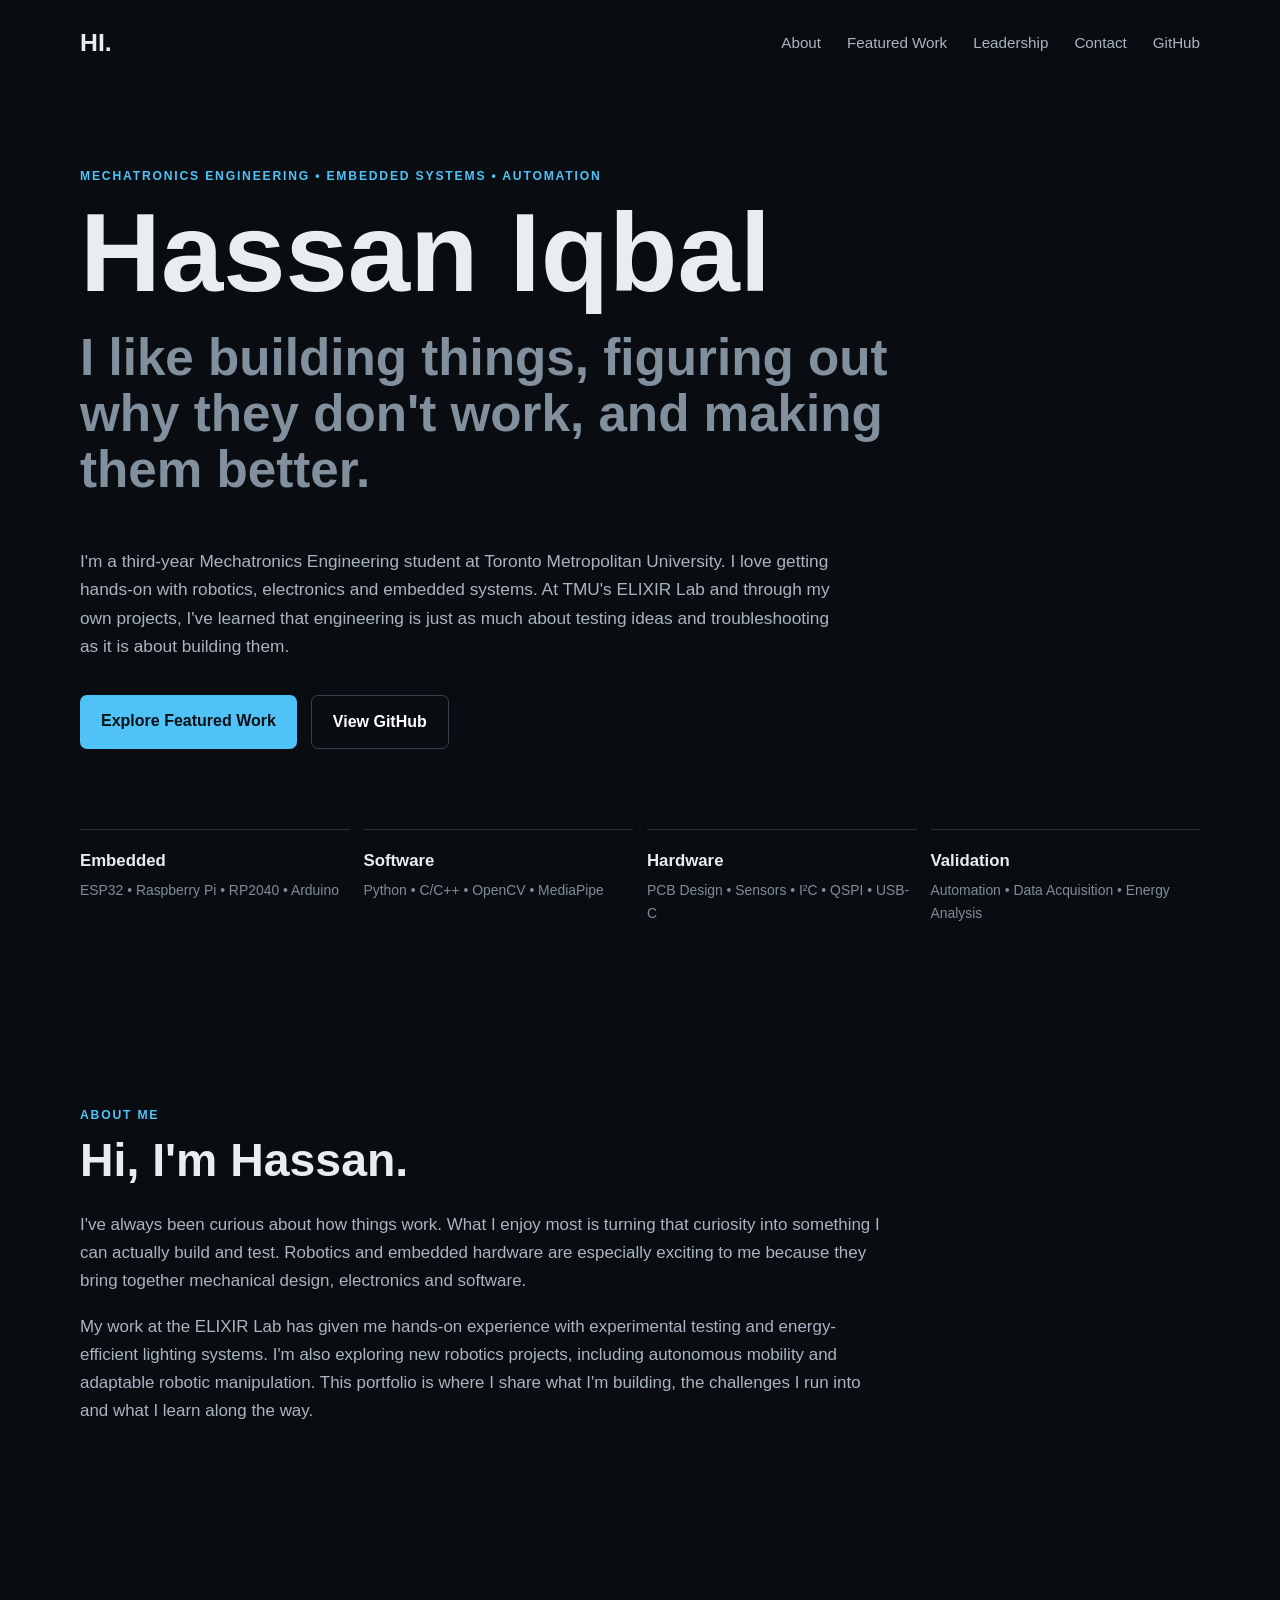
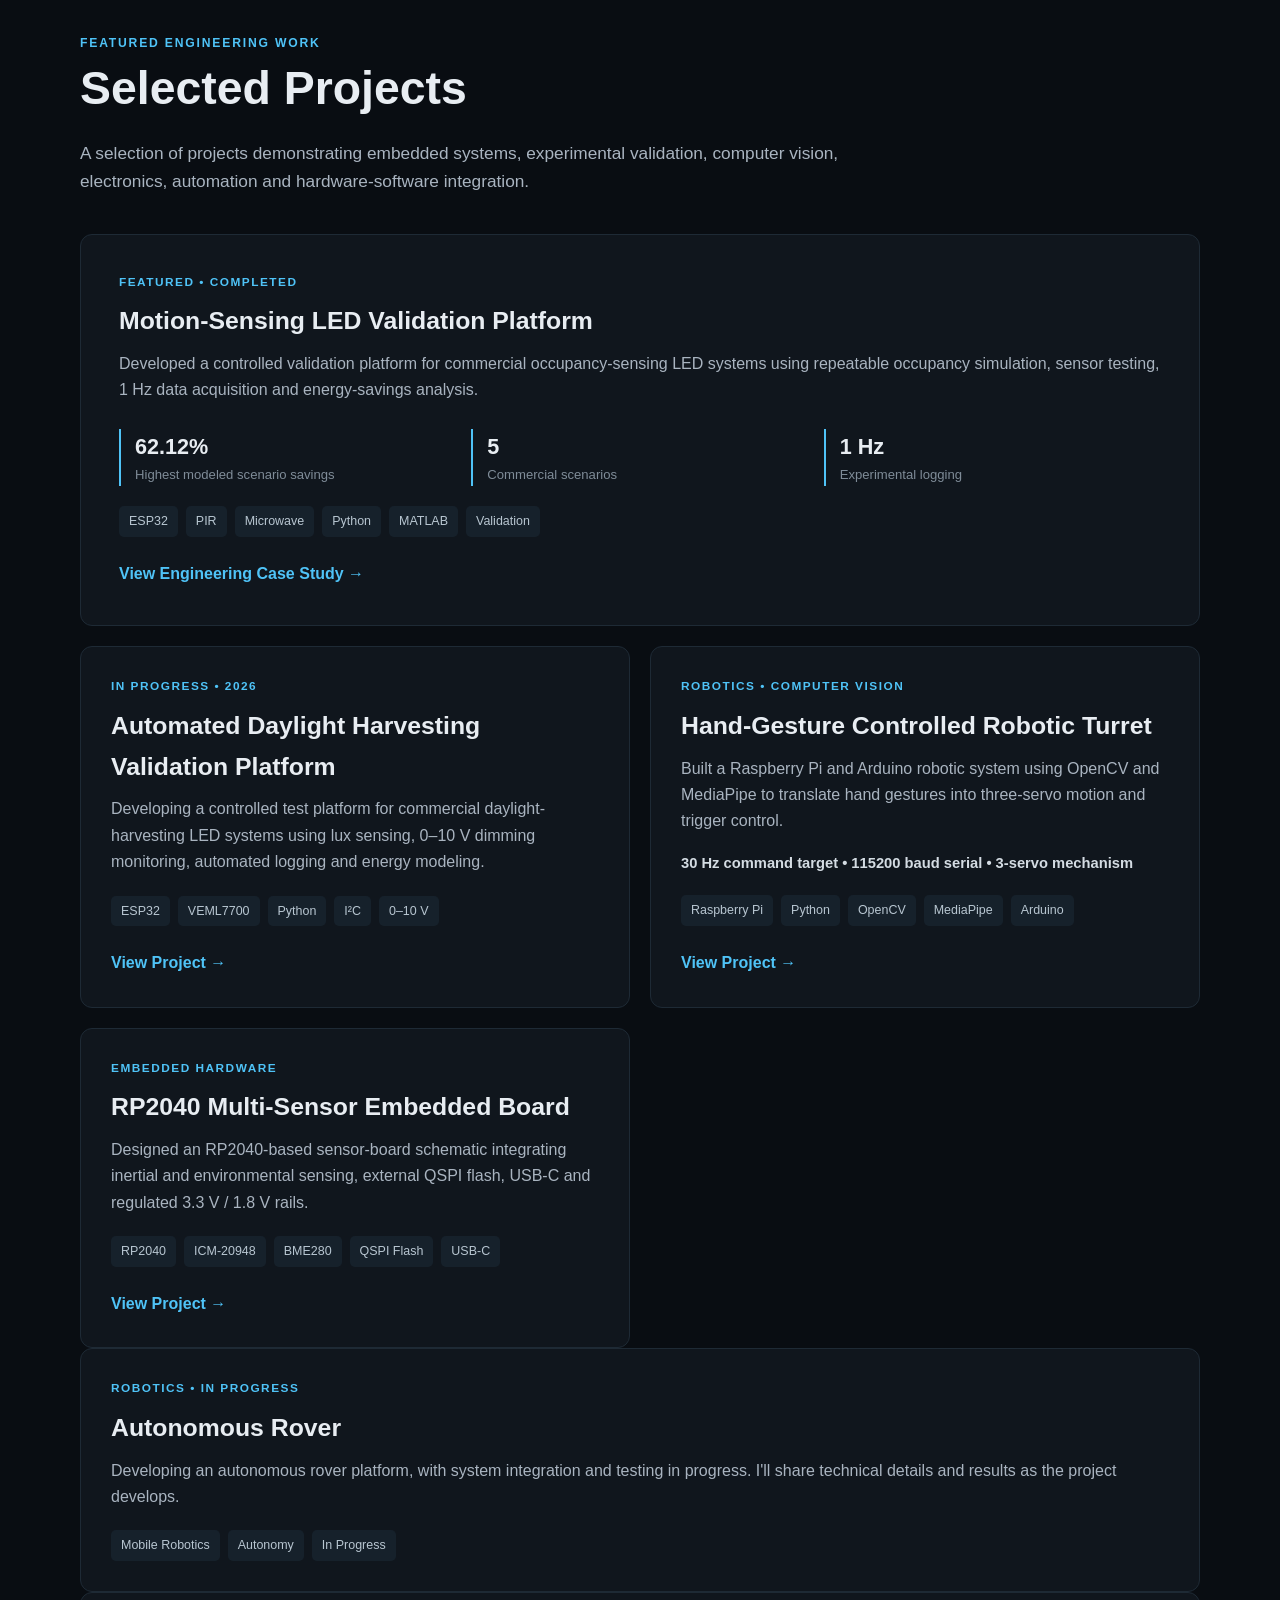
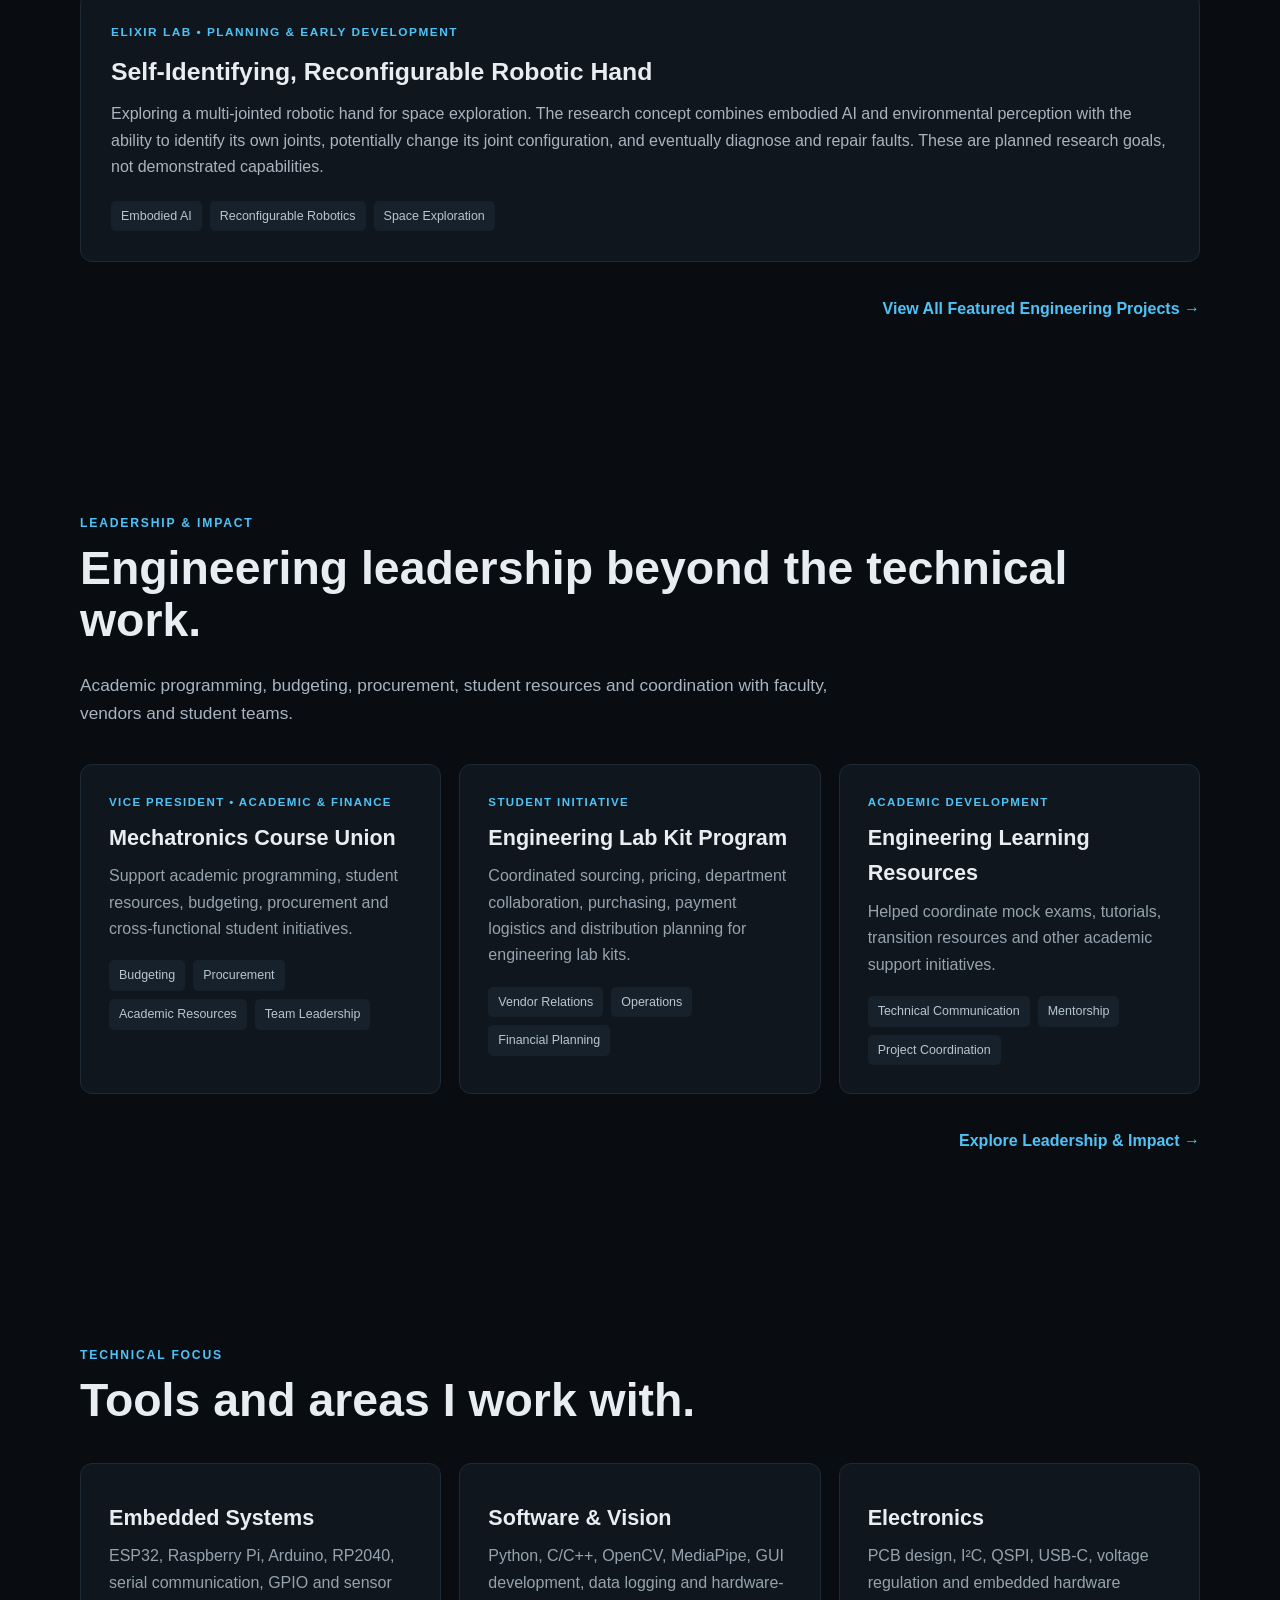
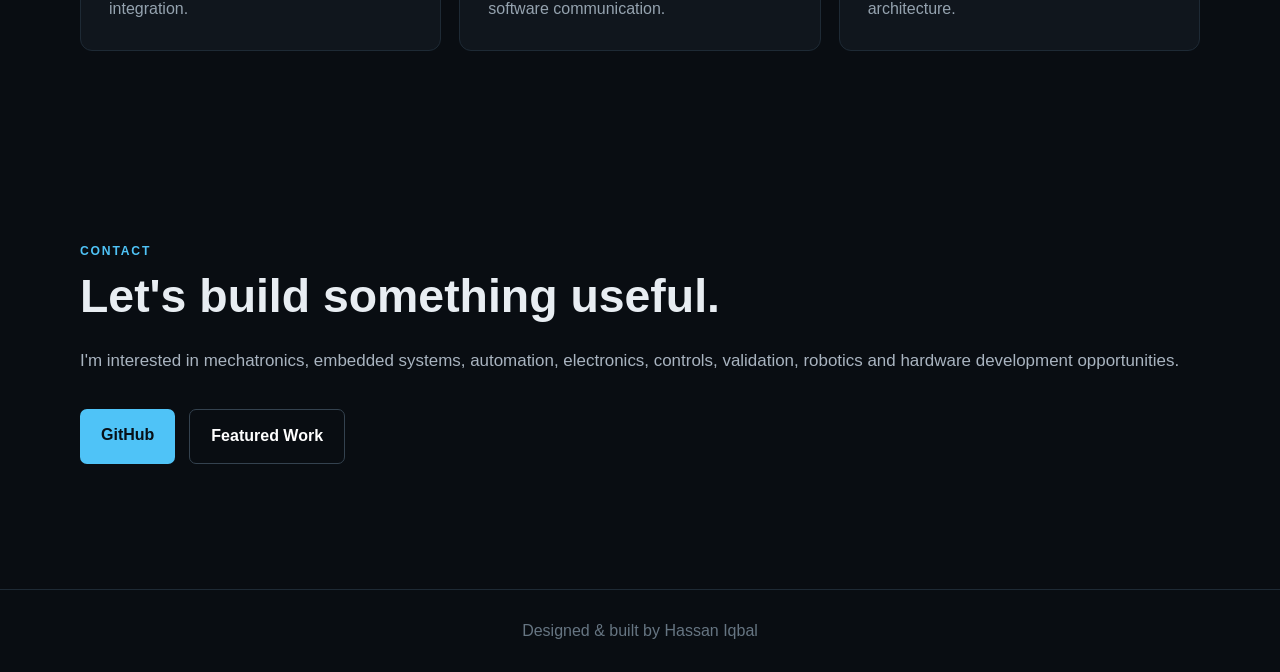
==== index.html @ 8bb774f3 "Correct homepage project grid structure" ====
<!DOCTYPE html>
<html lang="en">
<head>
    <meta charset="UTF-8">
    <meta name="viewport" content="width=device-width,initial-scale=1.0">

    <title>Hassan Iqbal | Mechatronics Engineering Portfolio</title>

    <meta
        name="description"
        content="Engineering portfolio of Hassan Iqbal, a Mechatronics Engineering student focused on embedded systems, automation, electronics, computer vision, validation and hardware-software integration."
    >

    <link rel="stylesheet" href="style.css">
</head>

<body>

<nav>
    <div class="logo">
        <a href="index.html">HI.</a>
    </div>

    <div class="nav-links">
        <a href="#about">About</a>
        <a href="projects.html">Featured Work</a>
        <a href="leadership.html">Leadership</a>
        <a href="#contact">Contact</a>
        <a href="https://github.com/hib50" target="_blank">GitHub</a>
    </div>
</nav>


<main>

<section class="hero">

    <p class="intro">
        MECHATRONICS ENGINEERING • EMBEDDED SYSTEMS • AUTOMATION
    </p>

    <h1>Hassan Iqbal</h1>

    <h2>
        I like building things, figuring out why they don't work, and making them better.
    </h2>

    <p class="hero-text">I'm a third-year Mechatronics Engineering student at Toronto Metropolitan University. I love getting hands-on with robotics, electronics and embedded systems. At TMU's ELIXIR Lab and through my own projects, I've learned that engineering is just as much about testing ideas and troubleshooting as it is about building them.</p>

    <div class="buttons">

        <a class="primary" href="projects.html">
            Explore Featured Work
        </a>

        <a class="secondary"
           href="https://github.com/hib50"
           target="_blank">
            View GitHub
        </a>

    </div>

</section>


<section class="engineering-snapshot">

    <div class="snapshot-grid">

        <div class="snapshot-item">
            <strong>Embedded</strong>
            <span>ESP32 • Raspberry Pi • RP2040 • Arduino</span>
        </div>

        <div class="snapshot-item">
            <strong>Software</strong>
            <span>Python • C/C++ • OpenCV • MediaPipe</span>
        </div>

        <div class="snapshot-item">
            <strong>Hardware</strong>
            <span>PCB Design • Sensors • I²C • QSPI • USB-C</span>
        </div>

        <div class="snapshot-item">
            <strong>Validation</strong>
            <span>Automation • Data Acquisition • Energy Analysis</span>
        </div>

    </div>

</section>


<section id="about"><p class="section-label">ABOUT ME</p><h2>Hi, I'm Hassan.</h2><p>I've always been curious about how things work. What I enjoy most is turning that curiosity into something I can actually build and test. Robotics and embedded hardware are especially exciting to me because they bring together mechanical design, electronics and software.</p><p>My work at the ELIXIR Lab has given me hands-on experience with experimental testing and energy-efficient lighting systems. I'm also exploring new robotics projects, including autonomous mobility and adaptable robotic manipulation. This portfolio is where I share what I'm building, the challenges I run into and what I learn along the way.</p></section>


<section id="projects">

    <p class="section-label">FEATURED ENGINEERING WORK</p>

    <h2>Selected Projects</h2>

    <p class="section-intro">
        A selection of projects demonstrating embedded systems,
        experimental validation, computer vision, electronics,
        automation and hardware-software integration.
    </p>


    <div class="project-grid">

        <article class="project featured">

            <span>FEATURED • COMPLETED</span>

            <h3>Motion-Sensing LED Validation Platform</h3>

            <p>
                Developed a controlled validation platform for commercial
                occupancy-sensing LED systems using repeatable occupancy
                simulation, sensor testing, 1 Hz data acquisition and
                energy-savings analysis.
            </p>

            <div class="home-metrics">

                <div>
                    <strong>62.12%</strong>
                    <span>Highest modeled scenario savings</span>
                </div>

                <div>
                    <strong>5</strong>
                    <span>Commercial scenarios</span>
                </div>

                <div>
                    <strong>1 Hz</strong>
                    <span>Experimental logging</span>
                </div>

            </div>

            <div class="tags">
                <span>ESP32</span>
                <span>PIR</span>
                <span>Microwave</span>
                <span>Python</span>
                <span>MATLAB</span>
                <span>Validation</span>
            </div>

            <a href="ecobright-phase1.html">
                View Engineering Case Study →
            </a>

        </article>


        <article class="project">

            <span>IN PROGRESS • 2026</span>

            <h3>Automated Daylight Harvesting Validation Platform</h3>

            <p>
                Developing a controlled test platform for commercial
                daylight-harvesting LED systems using lux sensing,
                0–10 V dimming monitoring, automated logging and
                energy modeling.
            </p>

            <div class="tags">
                <span>ESP32</span>
                <span>VEML7700</span>
                <span>Python</span>
                <span>I²C</span>
                <span>0–10 V</span>
            </div>

            <a href="daylight-harvesting.html">
                View Project →
            </a>

        </article>


        <article class="project">

            <span>ROBOTICS • COMPUTER VISION</span>

            <h3>Hand-Gesture Controlled Robotic Turret</h3>

            <p>
                Built a Raspberry Pi and Arduino robotic system using
                OpenCV and MediaPipe to translate hand gestures into
                three-servo motion and trigger control.
            </p>

            <div class="mini-results">
                30 Hz command target • 115200 baud serial • 3-servo mechanism
            </div>

            <div class="tags">
                <span>Raspberry Pi</span>
                <span>Python</span>
                <span>OpenCV</span>
                <span>MediaPipe</span>
                <span>Arduino</span>
            </div>

            <a href="turret.html">
                View Project →
            </a>

        </article>


        <article class="project">

            <span>EMBEDDED HARDWARE</span>

            <h3>RP2040 Multi-Sensor Embedded Board</h3>

            <p>
                Designed an RP2040-based sensor-board schematic integrating
                inertial and environmental sensing, external QSPI flash,
                USB-C and regulated 3.3 V / 1.8 V rails.
            </p>

            <div class="tags">
                <span>RP2040</span>
                <span>ICM-20948</span>
                <span>BME280</span>
                <span>QSPI Flash</span>
                <span>USB-C</span>
            </div>

            <a href="pcb.html">
                View Project →
            </a>

        </article>

    </div>


    <article class="project"><span>ROBOTICS • IN PROGRESS</span><h3>Autonomous Rover</h3><p>Developing an autonomous rover platform, with system integration and testing in progress. I'll share technical details and results as the project develops.</p><div class="tags"><span>Mobile Robotics</span><span>Autonomy</span><span>In Progress</span></div></article><article class="project"><span>ELIXIR LAB • PLANNING & EARLY DEVELOPMENT</span><h3>Self-Identifying, Reconfigurable Robotic Hand</h3><p>Exploring a multi-jointed robotic hand for space exploration. The research concept combines embodied AI and environmental perception with the ability to identify its own joints, potentially change its joint configuration, and eventually diagnose and repair faults. These are planned research goals, not demonstrated capabilities.</p><div class="tags"><span>Embodied AI</span><span>Reconfigurable Robotics</span><span>Space Exploration</span></div></article><div class="view-all-projects">
        <a href="projects.html">
            View All Featured Engineering Projects →
        </a>
    </div>

</section>


<section id="leadership">

    <p class="section-label">LEADERSHIP & IMPACT</p>

    <h2>Engineering leadership beyond the technical work.</h2>

    <p class="section-intro">
        Academic programming, budgeting, procurement, student resources
        and coordination with faculty, vendors and student teams.
    </p>


    <div class="leadership-grid">

        <article class="leadership-card">

            <p class="leadership-role">
                VICE PRESIDENT • ACADEMIC & FINANCE
            </p>

            <h3>Mechatronics Course Union</h3>

            <p>
                Support academic programming, student resources,
                budgeting, procurement and cross-functional student initiatives.
            </p>

            <div class="leadership-tags">
                <span>Budgeting</span>
                <span>Procurement</span>
                <span>Academic Resources</span>
                <span>Team Leadership</span>
            </div>

        </article>


        <article class="leadership-card">

            <p class="leadership-role">STUDENT INITIATIVE</p>

            <h3>Engineering Lab Kit Program</h3>

            <p>
                Coordinated sourcing, pricing, department collaboration,
                purchasing, payment logistics and distribution planning
                for engineering lab kits.
            </p>

            <div class="leadership-tags">
                <span>Vendor Relations</span>
                <span>Operations</span>
                <span>Financial Planning</span>
            </div>

        </article>


        <article class="leadership-card">

            <p class="leadership-role">ACADEMIC DEVELOPMENT</p>

            <h3>Engineering Learning Resources</h3>

            <p>
                Helped coordinate mock exams, tutorials, transition resources
                and other academic support initiatives.
            </p>

            <div class="leadership-tags">
                <span>Technical Communication</span>
                <span>Mentorship</span>
                <span>Project Coordination</span>
            </div>

        </article>

    </div>


    <div class="view-all-projects">
        <a href="leadership.html">
            Explore Leadership & Impact →
        </a>
    </div>

</section>


<section id="technical-focus">

    <p class="section-label">TECHNICAL FOCUS</p>

    <h2>Tools and areas I work with.</h2>

    <div class="skills-grid">

        <div class="skill-group">
            <h3>Embedded Systems</h3>
            <p>
                ESP32, Raspberry Pi, Arduino, RP2040,
                serial communication, GPIO and sensor integration.
            </p>
        </div>

        <div class="skill-group">
            <h3>Software & Vision</h3>
            <p>
                Python, C/C++, OpenCV, MediaPipe,
                GUI development, data logging and hardware-software communication.
            </p>
        </div>

        <div class="skill-group">
            <h3>Electronics</h3>
            <p>
                PCB design, I²C, QSPI, USB-C, voltage regulation
                and embedded hardware architecture.
            </p>
        </div>

    </div>

</section>


<section id="contact">

    <p class="section-label">CONTACT</p>

    <h2>Let's build something useful.</h2>

    <p>
        I'm interested in mechatronics, embedded systems, automation,
        electronics, controls, validation, robotics and hardware
        development opportunities.
    </p>

    <div class="buttons">

        <a class="primary"
           href="https://github.com/hib50"
           target="_blank">
            GitHub
        </a>

        <a class="secondary" href="projects.html">
            Featured Work
        </a>

    </div>

</section>

</main>


<footer>
    <p>Designed & built by Hassan Iqbal</p>
</footer>

</body>
</html>
---- style.css ----
* {
    box-sizing: border-box;
    margin: 0;
    padding: 0;
}

html {
    scroll-behavior: smooth;
}

body {
    background: #090d12;
    color: #e8edf2;
    font-family: -apple-system, BlinkMacSystemFont, "Segoe UI", sans-serif;
    line-height: 1.65;
}

a {
    color: inherit;
}

nav {
    width: min(1120px, 90%);
    margin: auto;
    height: 86px;
    display: flex;
    align-items: center;
    justify-content: space-between;
    position: relative;
    z-index: 10;
}

.logo a {
    font-size: 1.55rem;
    font-weight: 800;
    text-decoration: none;
}

.nav-links {
    display: flex;
    gap: 26px;
    align-items: center;
}

.nav-links a {
    color: #a9b4c0;
    text-decoration: none;
    font-size: .95rem;
    transition: .2s;
}

.nav-links a:hover,
.nav-links a.active {
    color: #fff;
}

main {
    width: min(1120px, 90%);
    margin: auto;
}

.section-label,
.intro,
.eyebrow {
    color: #4fc3f7;
    font-weight: 700;
    letter-spacing: 1.8px;
    font-size: .76rem;
}

.hero {
    min-height: 78vh;
    display: flex;
    flex-direction: column;
    justify-content: center;
    max-width: 900px;
    padding: 80px 0;
}

.hero h1 {
    font-size: clamp(4rem, 9vw, 7rem);
    line-height: .98;
    margin: 12px 0;
}

.hero h2 {
    color: #82909e;
    font-size: clamp(2rem, 4vw, 3.5rem);
    line-height: 1.1;
    max-width: 900px;
}

.hero-text,
.section-intro {
    color: #a9b4c0;
    max-width: 760px;
    margin-top: 24px;
    font-size: 1.08rem;
}

.buttons {
    display: flex;
    gap: 14px;
    margin-top: 34px;
    flex-wrap: wrap;
}

.buttons a,
.button {
    padding: 13px 21px;
    border-radius: 7px;
    text-decoration: none;
    font-weight: 700;
    display: inline-block;
}

.primary {
    background: #4fc3f7;
    color: #081017;
}

.secondary {
    border: 1px solid #34424f;
    color: #fff;
}

.primary:hover {
    filter: brightness(1.08);
}

.secondary:hover {
    border-color: #4fc3f7;
}

.engineering-snapshot {
    padding: 0 0 85px;
}

.snapshot-grid {
    display: grid;
    grid-template-columns: repeat(4, 1fr);
    gap: 14px;
}

.snapshot-item {
    border-top: 1px solid #263440;
    padding-top: 17px;
}

.snapshot-item strong {
    display: block;
    font-size: 1.05rem;
}

.snapshot-item span {
    display: block;
    color: #7f8c98;
    font-size: .87rem;
    margin-top: 4px;
}

section {
    padding: 95px 0;
}

section > h2 {
    font-size: clamp(2rem, 4vw, 2.9rem);
    margin: 10px 0 24px;
    line-height: 1.12;
}

#about {
    max-width: 800px;
}

#about p:not(.section-label),
#contact p:not(.section-label) {
    color: #a9b4c0;
    font-size: 1.06rem;
    margin-bottom: 18px;
}

.project-grid {
    display: grid;
    grid-template-columns: repeat(2, 1fr);
    gap: 20px;
    margin-top: 38px;
}

.project {
    background: #10161d;
    border: 1px solid #1e2a35;
    padding: 30px;
    border-radius: 12px;
    transition: .25s;
    display: flex;
    flex-direction: column;
    min-height: 100%;
}

.project:hover {
    transform: translateY(-4px);
    border-color: #4fc3f7;
}

.project.featured {
    grid-column: 1 / -1;
    padding: 38px;
}

.project > span {
    color: #4fc3f7;
    font-size: .74rem;
    letter-spacing: 1.5px;
    font-weight: 700;
}

.project h3 {
    font-size: 1.55rem;
    margin: 9px 0;
}

.project p {
    color: #a9b4c0;
}

.project a {
    display: inline-block;
    margin-top: auto;
    padding-top: 24px;
    color: #4fc3f7;
    text-decoration: none;
    font-weight: 700;
}

.tags {
    display: flex;
    flex-wrap: wrap;
    gap: 8px;
    margin-top: 20px;
}

.tags span,
.leadership-tags span {
    background: #16212b;
    color: #b8c6d1;
    padding: 5px 10px;
    border-radius: 5px;
    font-size: .78rem;
}

.home-metrics {
    display: grid;
    grid-template-columns: repeat(3, 1fr);
    gap: 15px;
    margin-top: 25px;
}

.home-metrics div {
    border-left: 2px solid #4fc3f7;
    padding-left: 14px;
}

.home-metrics strong {
    display: block;
    font-size: 1.35rem;
}

.home-metrics span {
    display: block;
    color: #7f8c98;
    font-size: .82rem;
}

.mini-results {
    color: #d4dce3;
    margin-top: 16px;
    font-weight: 700;
    font-size: .92rem;
}

.view-all-projects {
    margin-top: 34px;
    text-align: right;
}

.view-all-projects a {
    color: #4fc3f7;
    text-decoration: none;
    font-weight: 700;
}

.leadership-grid,
.skills-grid {
    display: grid;
    grid-template-columns: repeat(3, 1fr);
    gap: 18px;
    margin-top: 36px;
}

.leadership-card,
.skill-group {
    background: #10161d;
    border: 1px solid #1e2a35;
    border-radius: 12px;
    padding: 28px;
}

.leadership-role {
    color: #4fc3f7;
    font-size: .72rem;
    font-weight: 700;
    letter-spacing: 1.4px;
}

.leadership-card h3,
.skill-group h3 {
    font-size: 1.35rem;
    margin: 8px 0;
}

.leadership-card p:not(.leadership-role),
.skill-group p {
    color: #95a3af;
}

.leadership-tags {
    display: flex;
    gap: 8px;
    flex-wrap: wrap;
    margin-top: 18px;
}

footer {
    border-top: 1px solid #1e2a35;
    text-align: center;
    padding: 28px;
    color: #667582;
    margin-top: 30px;
}

.projects-hero,
.project-hero {
    padding-top: 120px;
    padding-bottom: 85px;
    max-width: 950px;
}

.projects-hero h1,
.project-hero h1 {
    font-size: clamp(3rem, 7vw, 5.4rem);
    line-height: 1.04;
    margin: 14px 0 24px;
}

.projects-hero > p:last-child,
.project-summary {
    max-width: 800px;
    color: #a9b4c0;
    font-size: 1.15rem;
}

.featured-project-row {
    display: grid;
    grid-template-columns: 1.15fr .85fr;
    gap: 60px;
    align-items: center;
    padding: 95px 0;
    border-top: 1px solid #1e2a35;
}

.featured-project-row.reverse .featured-project-content {
    order: 2;
}

.featured-project-row.reverse .featured-project-visual {
    order: 1;
}

.project-number {
    color: #4fc3f7;
    letter-spacing: 1.7px;
    font-weight: 700;
    font-size: .76rem;
}

.featured-project-content h2 {
    font-size: clamp(2rem, 4vw, 3rem);
    line-height: 1.1;
    margin: 10px 0 20px;
}

.project-description {
    color: #a9b4c0;
}

.project-highlights {
    display: grid;
    grid-template-columns: repeat(3, 1fr);
    gap: 12px;
    margin: 30px 0;
}

.project-highlights div {
    border-left: 2px solid #4fc3f7;
    padding-left: 14px;
}

.project-highlights strong {
    display: block;
    font-size: 1.25rem;
}

.project-highlights span {
    color: #7f8c98;
    font-size: .8rem;
    display: block;
    margin-top: 4px;
}

.project-button {
    display: inline-block;
    margin-top: 25px;
    color: #4fc3f7;
    text-decoration: none;
    font-weight: 700;
}

.visual-placeholder {
    min-height: 330px;
    border-radius: 14px;
    background: linear-gradient(135deg, #121b24, #0c1117);
    border: 1px solid #243341;
    display: flex;
    align-items: center;
    justify-content: center;
    flex-direction: column;
    text-align: center;
    padding: 30px;
}

.visual-placeholder span {
    color: #4fc3f7;
    font-size: .75rem;
    letter-spacing: 1.7px;
    font-weight: 700;
}

.visual-placeholder p {
    color: #687785;
    margin-top: 7px;
}

.additional-projects {
    border-top: 1px solid #1e2a35;
}

.additional-grid {
    display: grid;
    grid-template-columns: repeat(2, 1fr);
    gap: 18px;
    margin-top: 30px;
}

.small-project-card {
    background: #10161d;
    border: 1px solid #1e2a35;
    border-radius: 12px;
    padding: 28px;
}

.small-project-card > p {
    color: #4fc3f7;
    font-size: .7rem;
    letter-spacing: 1.4px;
    font-weight: 700;
}

.small-project-card h3 {
    font-size: 1.4rem;
    margin: 9px 0;
}

.small-project-card > span {
    display: block;
    color: #8997a4;
}

.small-project-card .muted-link {
    display: inline-block;
    margin-top: 20px;
    color: #687785;
    font-weight: 700;
}

.project-page {
    width: min(1000px, 90%);
}

.case-section {
    padding: 75px 0;
    border-top: 1px solid #1e2a35;
}

.case-section h2 {
    font-size: clamp(2rem, 4vw, 2.6rem);
    margin: 10px 0 22px;
}

.case-section > p {
    max-width: 850px;
    color: #a9b4c0;
    font-size: 1.04rem;
    margin-bottom: 18px;
}

.project-meta-grid,
.image-grid,
.results-grid,
.scenario-grid,
.doc-grid,
.challenge-grid {
    display: grid;
    gap: 18px;
    margin-top: 28px;
}

.project-meta-grid {
    grid-template-columns: repeat(4, 1fr);
}

.image-grid,
.scenario-grid,
.challenge-grid {
    grid-template-columns: repeat(2, 1fr);
}

.results-grid,
.doc-grid {
    grid-template-columns: repeat(3, 1fr);
}

.meta-card,
.figure-card,
.result-card,
.scenario-card,
.doc-card,
.note-box,
.contribution-box,
.challenge-card {
    background: #10161d;
    border: 1px solid #1e2a35;
    border-radius: 12px;
}

.meta-card,
.result-card,
.scenario-card,
.doc-card,
.note-box,
.contribution-box,
.challenge-card {
    padding: 24px;
}

.meta-card span,
.doc-card > span {
    display: block;
    color: #4fc3f7;
    font-size: .72rem;
    letter-spacing: 1.3px;
    font-weight: 700;
    margin-bottom: 7px;
}

.figure-card {
    overflow: hidden;
}

.figure-card img {
    width: 100%;
    display: block;
    background: #0b1117;
}

.figure-caption {
    padding: 16px 18px 18px;
}

.figure-caption strong {
    display: block;
    margin-bottom: 5px;
}

.figure-caption p,
.result-card p,
.scenario-card p,
.doc-card p,
.note-box p,
.challenge-card p {
    color: #95a3af;
}

.contribution-box h3,
.note-box h3,
.challenge-card h3 {
    margin-bottom: 10px;
}

.bullets {
    margin-top: 12px;
    padding-left: 20px;
    color: #a9b4c0;
    line-height: 1.8;
}

.bullets li {
    margin-bottom: 7px;
}

.result-card h3 {
    font-size: 1.7rem;
    color: #4fc3f7;
    margin-bottom: 7px;
}

.inline-highlight {
    color: #4fc3f7;
    font-weight: 700;
}

.architecture-stack {
    display: flex;
    flex-wrap: wrap;
    align-items: center;
    gap: 10px;
    margin-top: 28px;
}

.architecture-box {
    background: #10161d;
    border: 1px solid #273746;
    border-radius: 8px;
    padding: 14px 17px;
    font-weight: 600;
}

.architecture-arrow {
    color: #4fc3f7;
    font-size: 1.3rem;
    font-weight: 700;
}

.two-col {
    display: grid;
    grid-template-columns: 1.1fr .9fr;
    gap: 22px;
    margin-top: 24px;
}

.next-project {
    padding: 65px 0 110px;
    border-top: 1px solid #1e2a35;
}

.next-project p {
    color: #82909e;
}

.next-project a {
    font-size: 1.8rem;
    color: #fff;
    text-decoration: none;
    font-weight: 700;
}

.next-project a:hover {
    color: #4fc3f7;
}

.status-pill {
    display: inline-block;
    padding: 7px 10px;
    border: 1px solid #2f4252;
    border-radius: 999px;
    color: #8fdcff;
    font-size: .74rem;
    font-weight: 700;
    letter-spacing: 1px;
    margin-top: 18px;
}

.spec-table {
    width: 100%;
    border-collapse: collapse;
    margin-top: 25px;
}

.spec-table td {
    padding: 14px 12px;
    border-bottom: 1px solid #1e2a35;
}

.spec-table td:first-child {
    color: #778692;
    width: 34%;
}

.spec-table td:last-child {
    font-weight: 600;
}

.code-flow {
    background: #0d1319;
    border: 1px solid #1e2a35;
    border-radius: 12px;
    padding: 25px;
    margin-top: 25px;
    color: #b8c6d1;
    white-space: pre-wrap;
    font-family: ui-monospace, SFMono-Regular, Menlo, monospace;
    font-size: .9rem;
}

.leadership-hero {
    padding-top: 120px;
    padding-bottom: 75px;
    max-width: 900px;
}

.impact-grid {
    display: grid;
    grid-template-columns: repeat(3, 1fr);
    gap: 18px;
    margin-top: 30px;
}

.impact-card {
    background: #10161d;
    border: 1px solid #1e2a35;
    border-radius: 12px;
    padding: 26px;
}

.impact-card h3 {
    color: #4fc3f7;
    font-size: 1.6rem;
    margin-bottom: 7px;
}

.impact-card p {
    color: #95a3af;
}

@media (max-width: 900px) {

    .snapshot-grid,
    .leadership-grid,
    .skills-grid,
    .project-meta-grid,
    .results-grid,
    .doc-grid,
    .impact-grid {
        grid-template-columns: repeat(2, 1fr);
    }

    .featured-project-row {
        grid-template-columns: 1fr;
        gap: 35px;
    }

    .featured-project-row.reverse .featured-project-content,
    .featured-project-row.reverse .featured-project-visual {
        order: initial;
    }

    .two-col {
        grid-template-columns: 1fr;
    }
}

@media (max-width: 700px) {

    .nav-links {
        gap: 14px;
    }

    .nav-links a:nth-child(1),
    .nav-links a:nth-child(4) {
        display: none;
    }

    .project-grid,
    .additional-grid,
    .image-grid,
    .scenario-grid,
    .challenge-grid,
    .snapshot-grid,
    .leadership-grid,
    .skills-grid,
    .project-meta-grid,
    .results-grid,
    .doc-grid,
    .impact-grid {
        grid-template-columns: 1fr;
    }

    .project.featured {
        grid-column: auto;
    }

    .home-metrics,
    .project-highlights {
        grid-template-columns: 1fr;
    }

    .architecture-stack {
        flex-direction: column;
        align-items: stretch;
    }

    .architecture-arrow {
        transform: rotate(90deg);
        text-align: center;
    }

    .hero h1 {
        font-size: 3.5rem;
    }
}
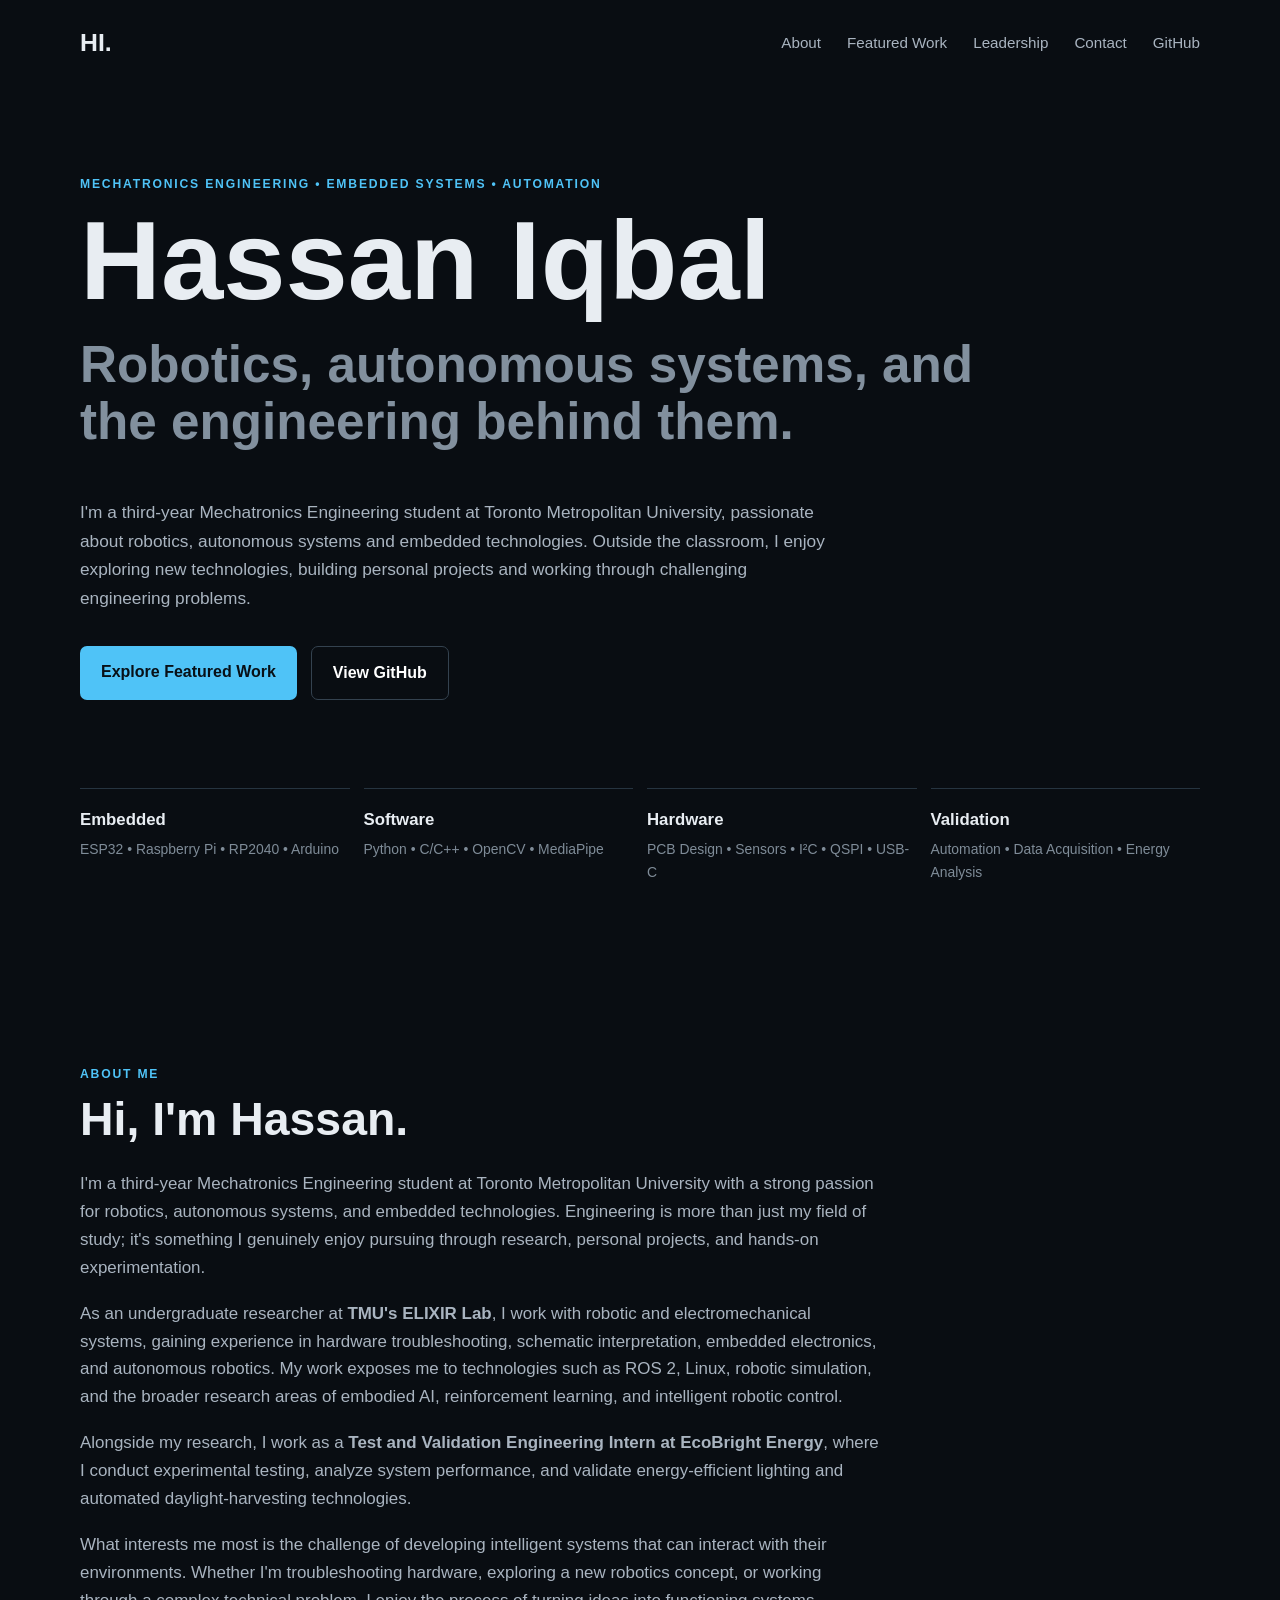
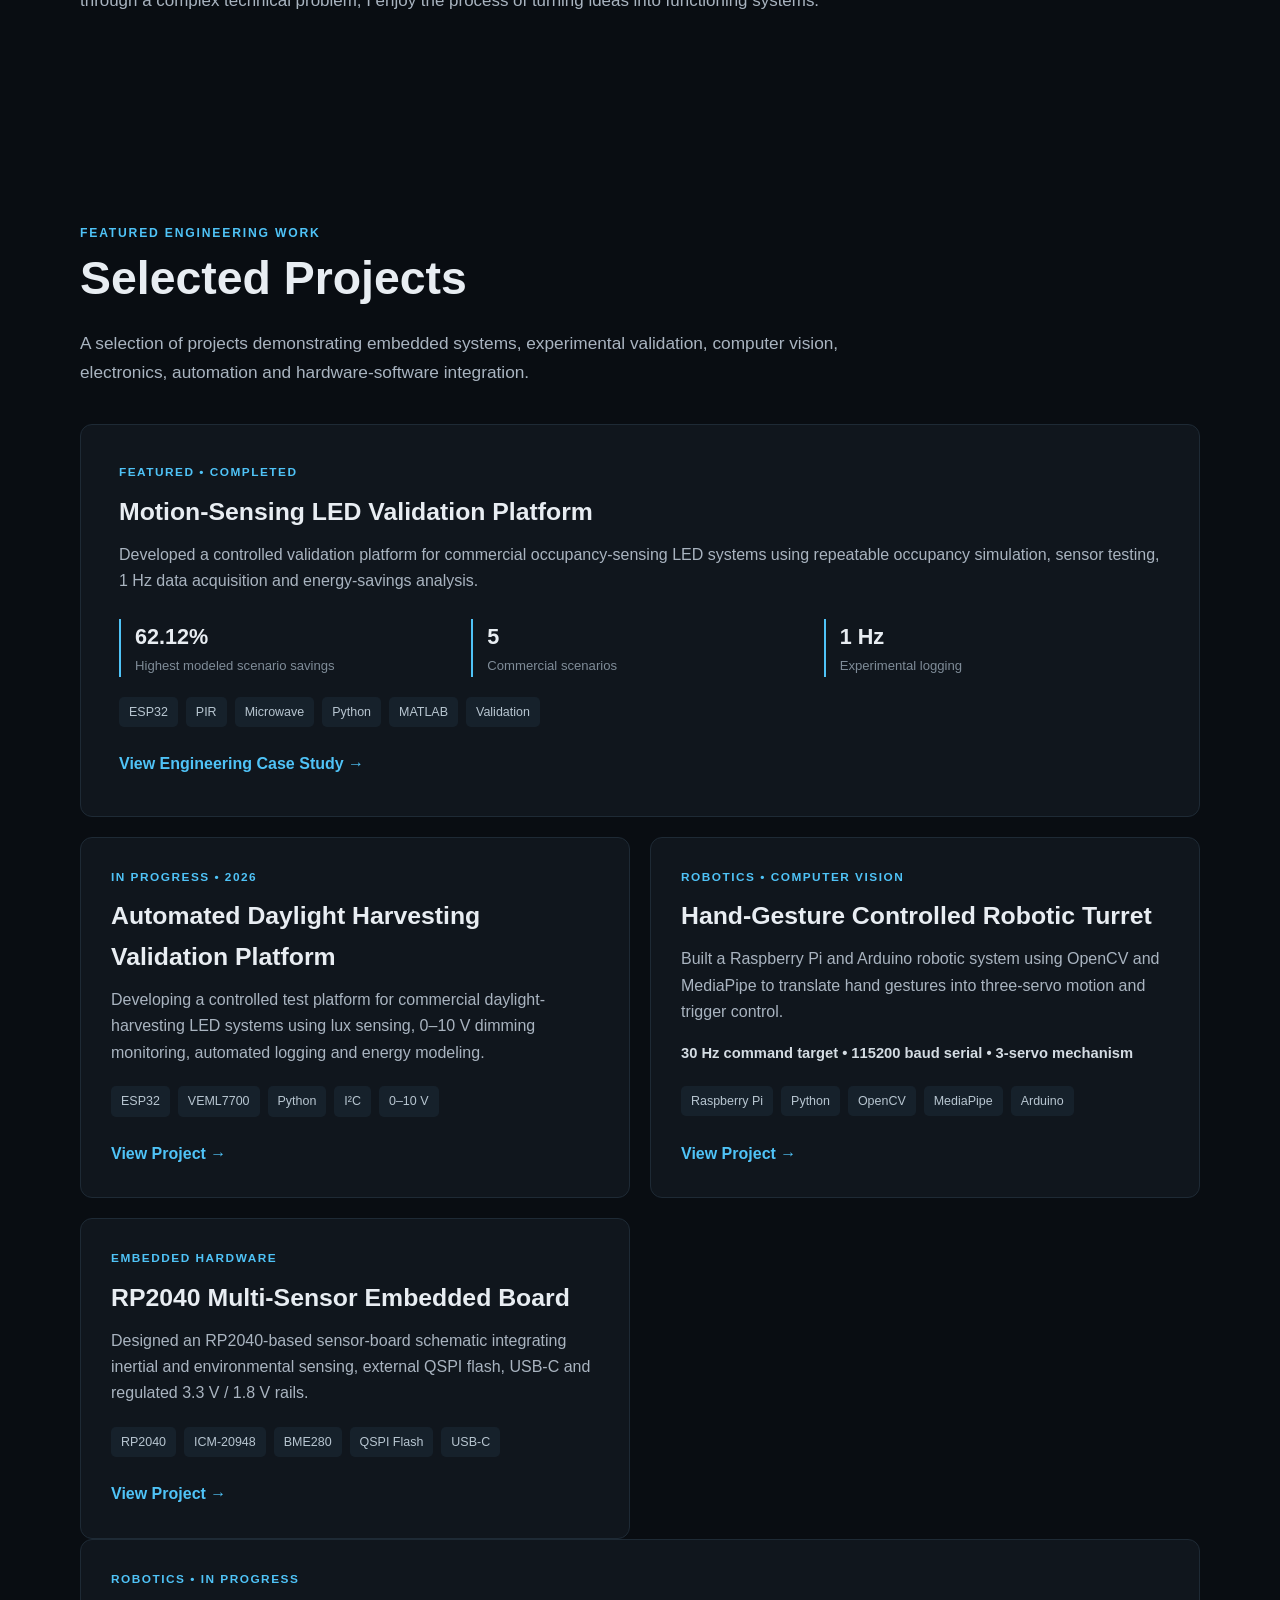
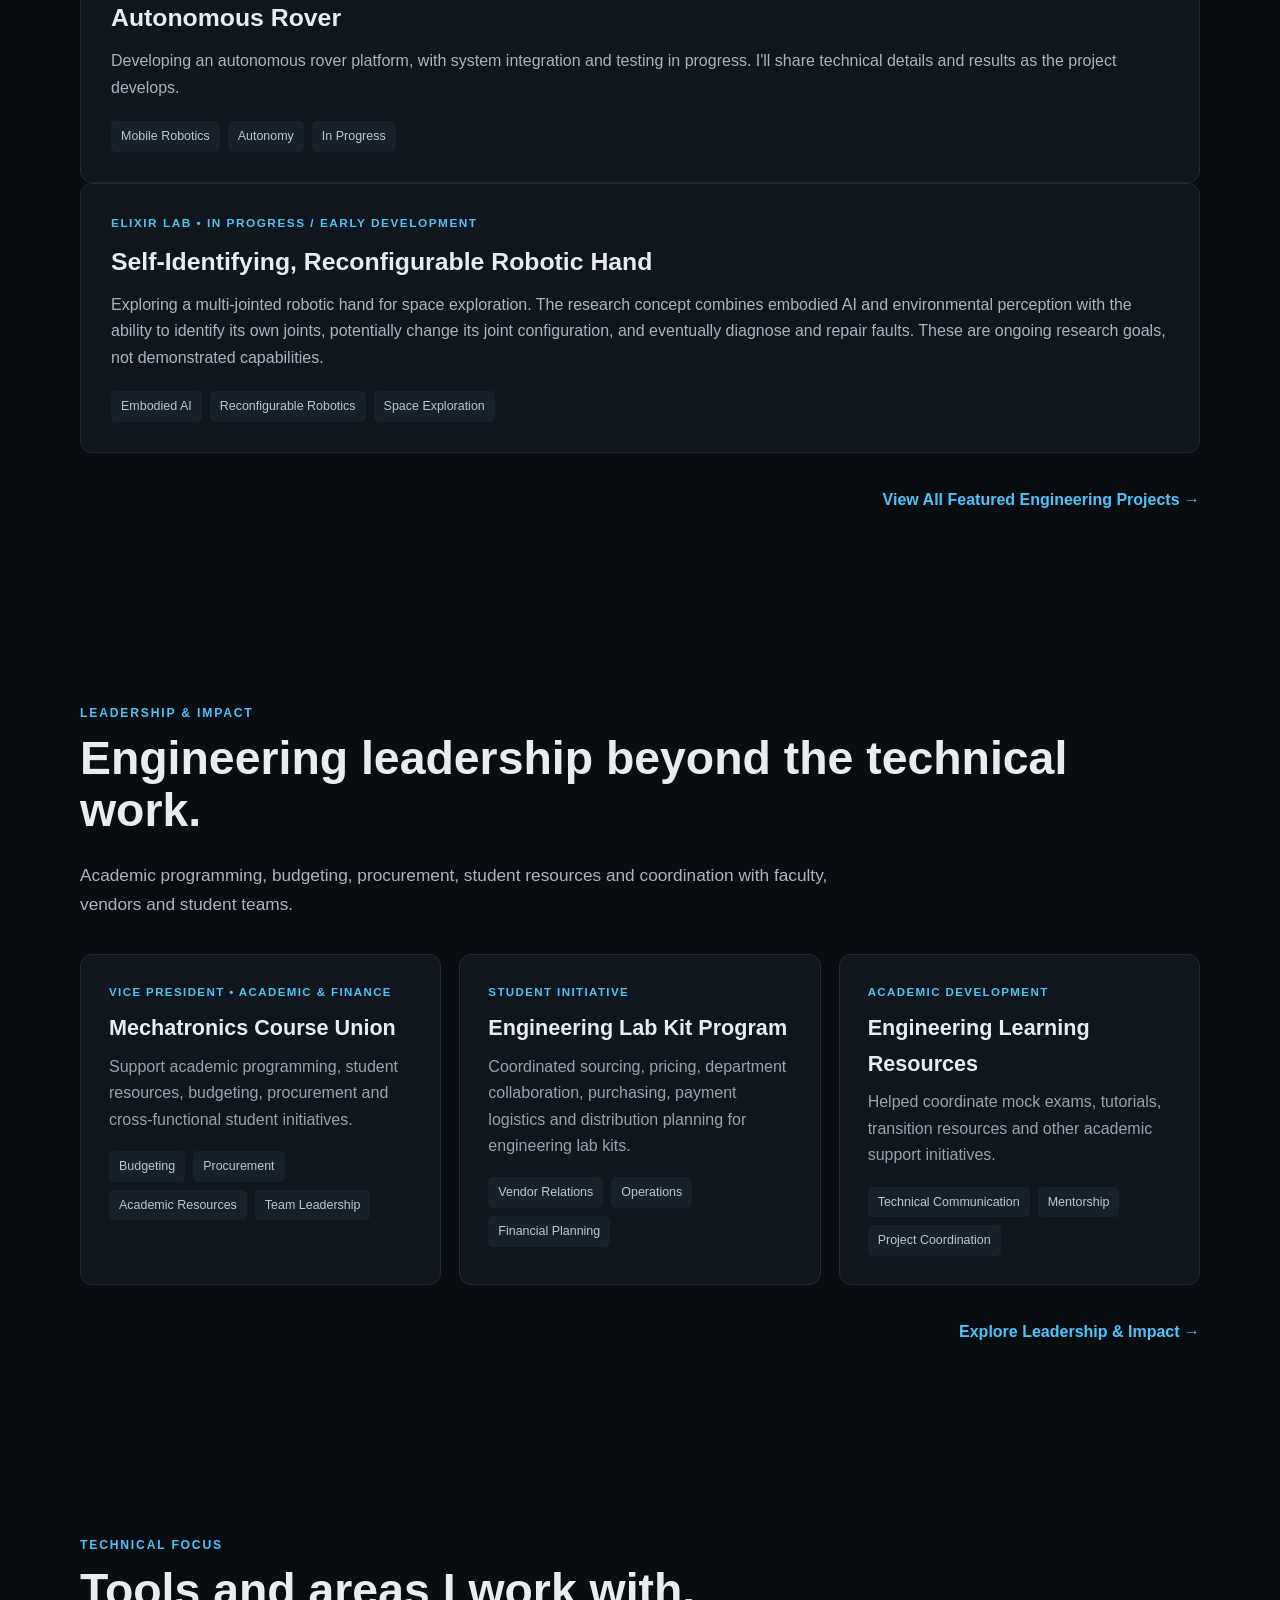
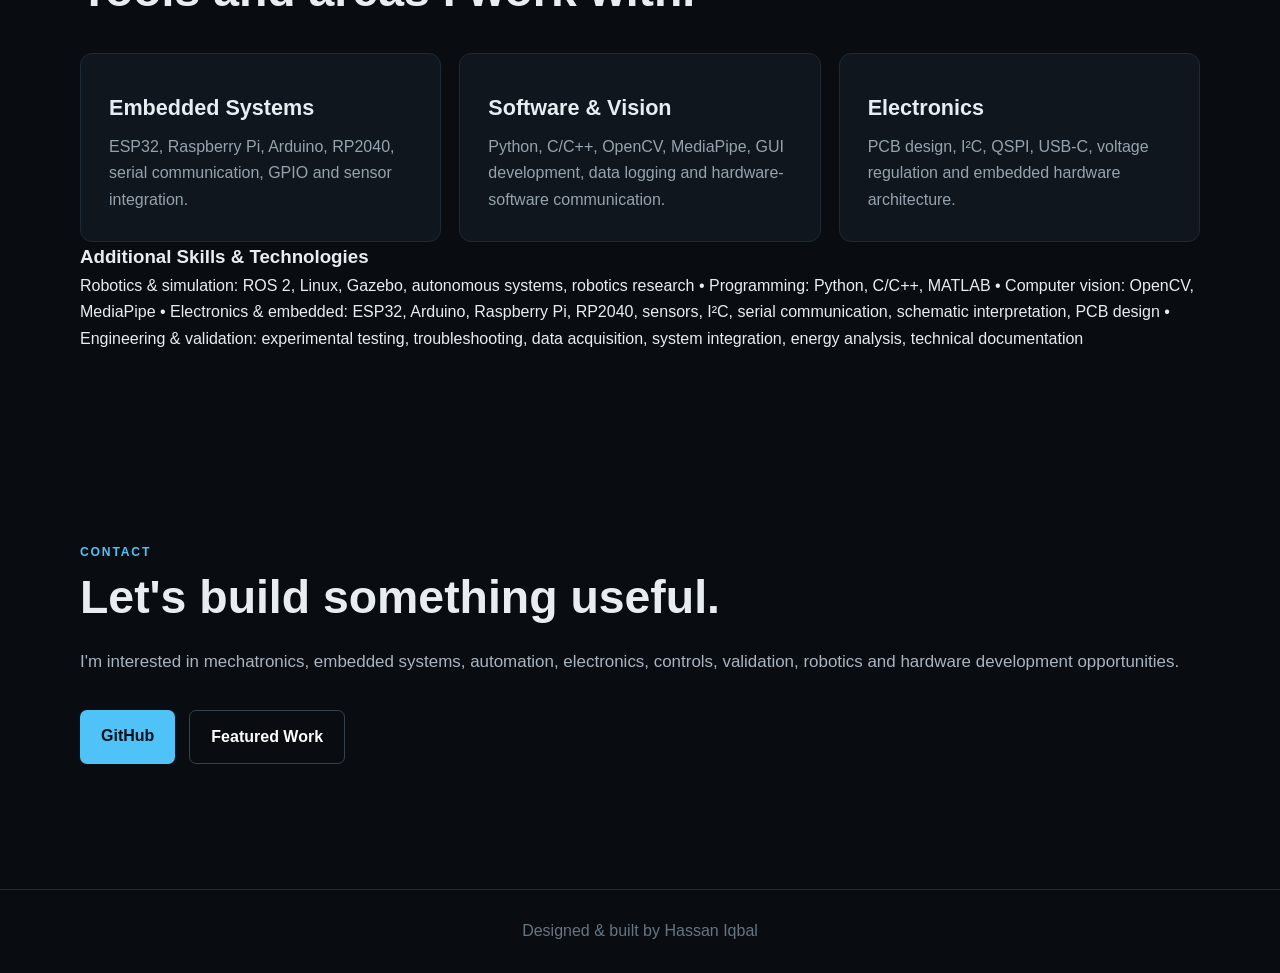
==== commit 2e326140: "Update authentic about section and expand technical skills" ====
--- a/index.html
+++ b/index.html
@@ -42,10 +42,10 @@
     <h1>Hassan Iqbal</h1>
 
     <h2>
-        I like building things, figuring out why they don't work, and making them better.
+        Robotics, autonomous systems, and the engineering behind them.
     </h2>
 
-    <p class="hero-text">I'm a third-year Mechatronics Engineering student at Toronto Metropolitan University. I love getting hands-on with robotics, electronics and embedded systems. At TMU's ELIXIR Lab and through my own projects, I've learned that engineering is just as much about testing ideas and troubleshooting as it is about building them.</p>
+    <p class="hero-text">I'm a third-year Mechatronics Engineering student at Toronto Metropolitan University, passionate about robotics, autonomous systems and embedded technologies. Outside the classroom, I enjoy exploring new technologies, building personal projects and working through challenging engineering problems.</p>
 
     <div class="buttons">
 
@@ -93,7 +93,7 @@
 </section>
 
 
-<section id="about"><p class="section-label">ABOUT ME</p><h2>Hi, I'm Hassan.</h2><p>I've always been curious about how things work. What I enjoy most is turning that curiosity into something I can actually build and test. Robotics and embedded hardware are especially exciting to me because they bring together mechanical design, electronics and software.</p><p>My work at the ELIXIR Lab has given me hands-on experience with experimental testing and energy-efficient lighting systems. I'm also exploring new robotics projects, including autonomous mobility and adaptable robotic manipulation. This portfolio is where I share what I'm building, the challenges I run into and what I learn along the way.</p></section>
+<section id="about"><p class="section-label">ABOUT ME</p><h2>Hi, I'm Hassan.</h2><p>I'm a third-year Mechatronics Engineering student at Toronto Metropolitan University with a strong passion for robotics, autonomous systems, and embedded technologies. Engineering is more than just my field of study; it's something I genuinely enjoy pursuing through research, personal projects, and hands-on experimentation.</p><p>As an undergraduate researcher at <strong>TMU's ELIXIR Lab</strong>, I work with robotic and electromechanical systems, gaining experience in hardware troubleshooting, schematic interpretation, embedded electronics, and autonomous robotics. My work exposes me to technologies such as ROS 2, Linux, robotic simulation, and the broader research areas of embodied AI, reinforcement learning, and intelligent robotic control.</p><p>Alongside my research, I work as a <strong>Test and Validation Engineering Intern at EcoBright Energy</strong>, where I conduct experimental testing, analyze system performance, and validate energy-efficient lighting and automated daylight-harvesting technologies.</p><p>What interests me most is the challenge of developing intelligent systems that can interact with their environments. Whether I'm troubleshooting hardware, exploring a new robotics concept, or working through a complex technical problem, I enjoy the process of turning ideas into functioning systems.</p></section>
 
 
 <section id="projects">
@@ -247,7 +247,7 @@
     </div>
 
 
-    <article class="project"><span>ROBOTICS • IN PROGRESS</span><h3>Autonomous Rover</h3><p>Developing an autonomous rover platform, with system integration and testing in progress. I'll share technical details and results as the project develops.</p><div class="tags"><span>Mobile Robotics</span><span>Autonomy</span><span>In Progress</span></div></article><article class="project"><span>ELIXIR LAB • PLANNING & EARLY DEVELOPMENT</span><h3>Self-Identifying, Reconfigurable Robotic Hand</h3><p>Exploring a multi-jointed robotic hand for space exploration. The research concept combines embodied AI and environmental perception with the ability to identify its own joints, potentially change its joint configuration, and eventually diagnose and repair faults. These are planned research goals, not demonstrated capabilities.</p><div class="tags"><span>Embodied AI</span><span>Reconfigurable Robotics</span><span>Space Exploration</span></div></article><div class="view-all-projects">
+    <article class="project"><span>ROBOTICS • IN PROGRESS</span><h3>Autonomous Rover</h3><p>Developing an autonomous rover platform, with system integration and testing in progress. I'll share technical details and results as the project develops.</p><div class="tags"><span>Mobile Robotics</span><span>Autonomy</span><span>In Progress</span></div></article><article class="project"><span>ELIXIR LAB • IN PROGRESS / EARLY DEVELOPMENT</span><h3>Self-Identifying, Reconfigurable Robotic Hand</h3><p>Exploring a multi-jointed robotic hand for space exploration. The research concept combines embodied AI and environmental perception with the ability to identify its own joints, potentially change its joint configuration, and eventually diagnose and repair faults. These are ongoing research goals, not demonstrated capabilities.</p><div class="tags"><span>Embodied AI</span><span>Reconfigurable Robotics</span><span>Space Exploration</span></div></article><div class="view-all-projects">
         <a href="projects.html">
             View All Featured Engineering Projects →
         </a>
@@ -377,7 +377,7 @@
             </p>
         </div>
 
-    </div>
+    </div><div class="additional-skills"><h3>Additional Skills & Technologies</h3><p>Robotics & simulation: ROS 2, Linux, Gazebo, autonomous systems, robotics research • Programming: Python, C/C++, MATLAB • Computer vision: OpenCV, MediaPipe • Electronics & embedded: ESP32, Arduino, Raspberry Pi, RP2040, sensors, I²C, serial communication, schematic interpretation, PCB design • Engineering & validation: experimental testing, troubleshooting, data acquisition, system integration, energy analysis, technical documentation</p></div>
 
 </section>
 
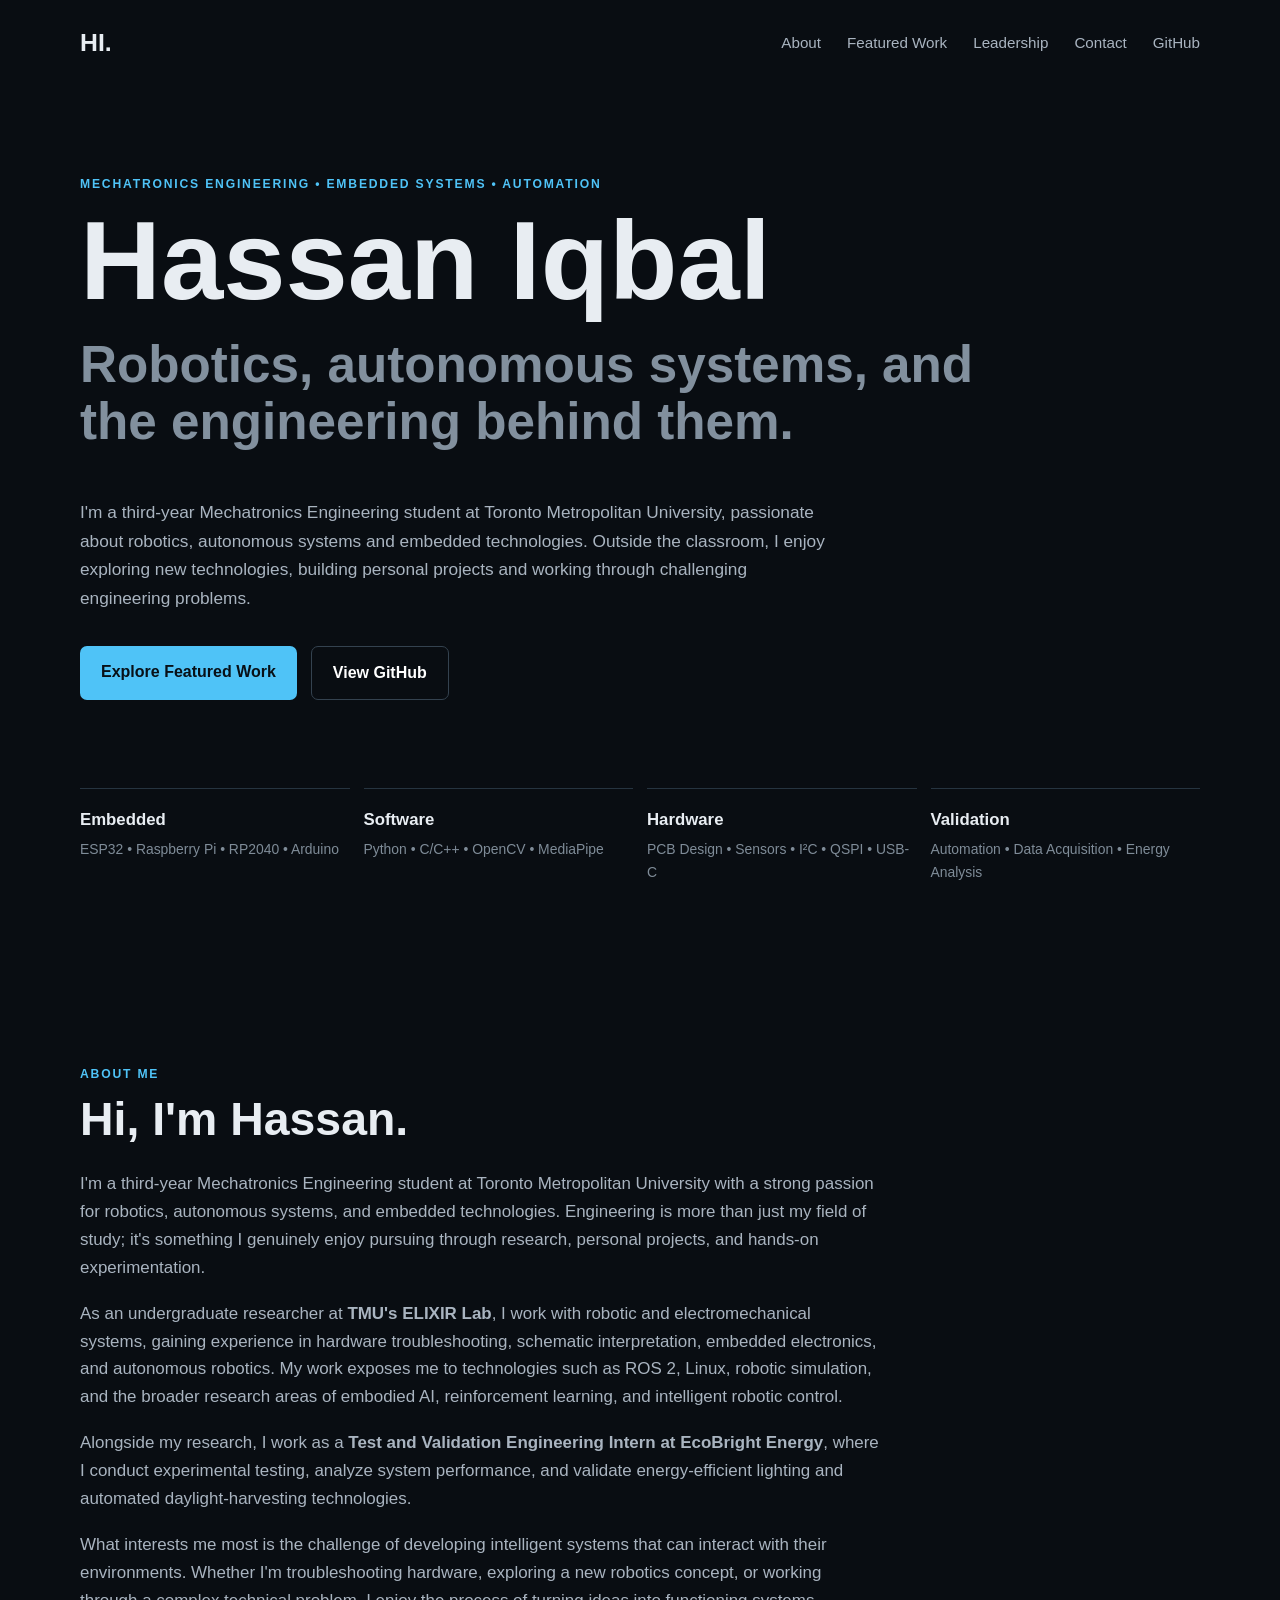
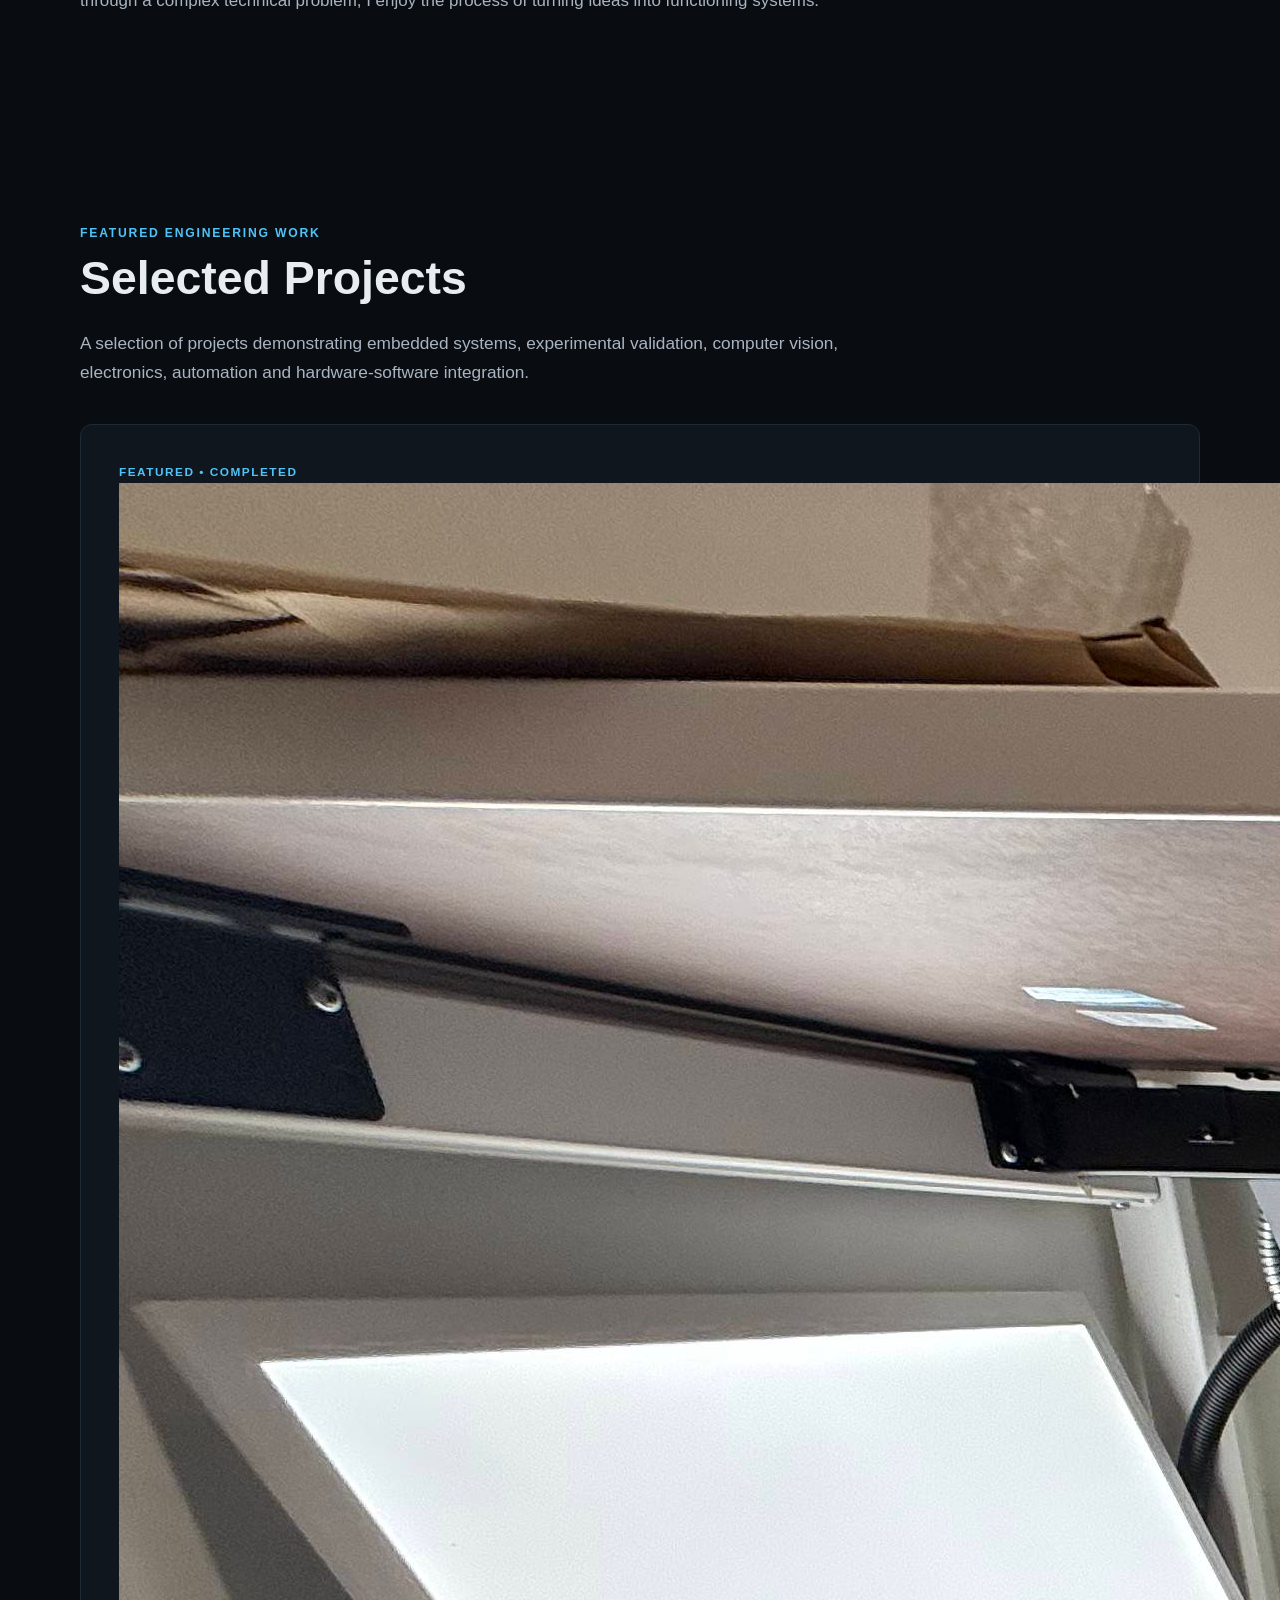
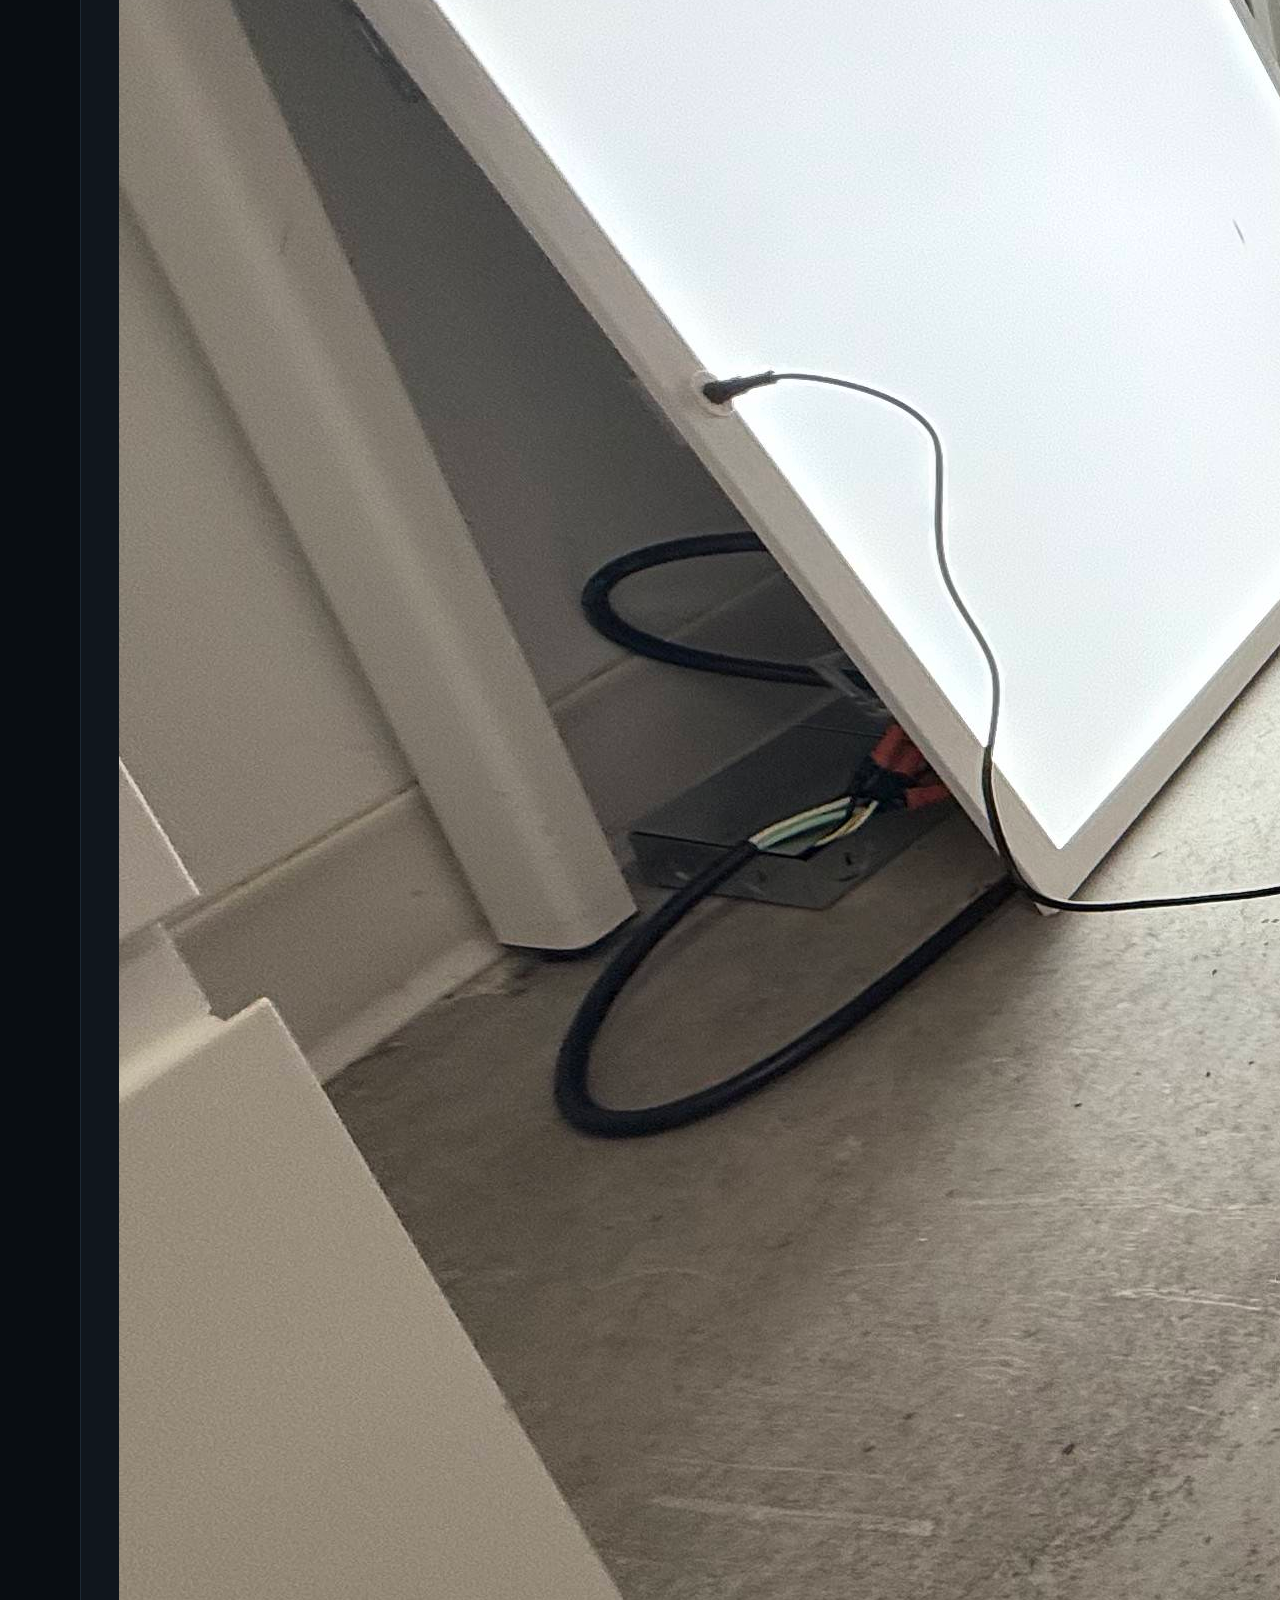
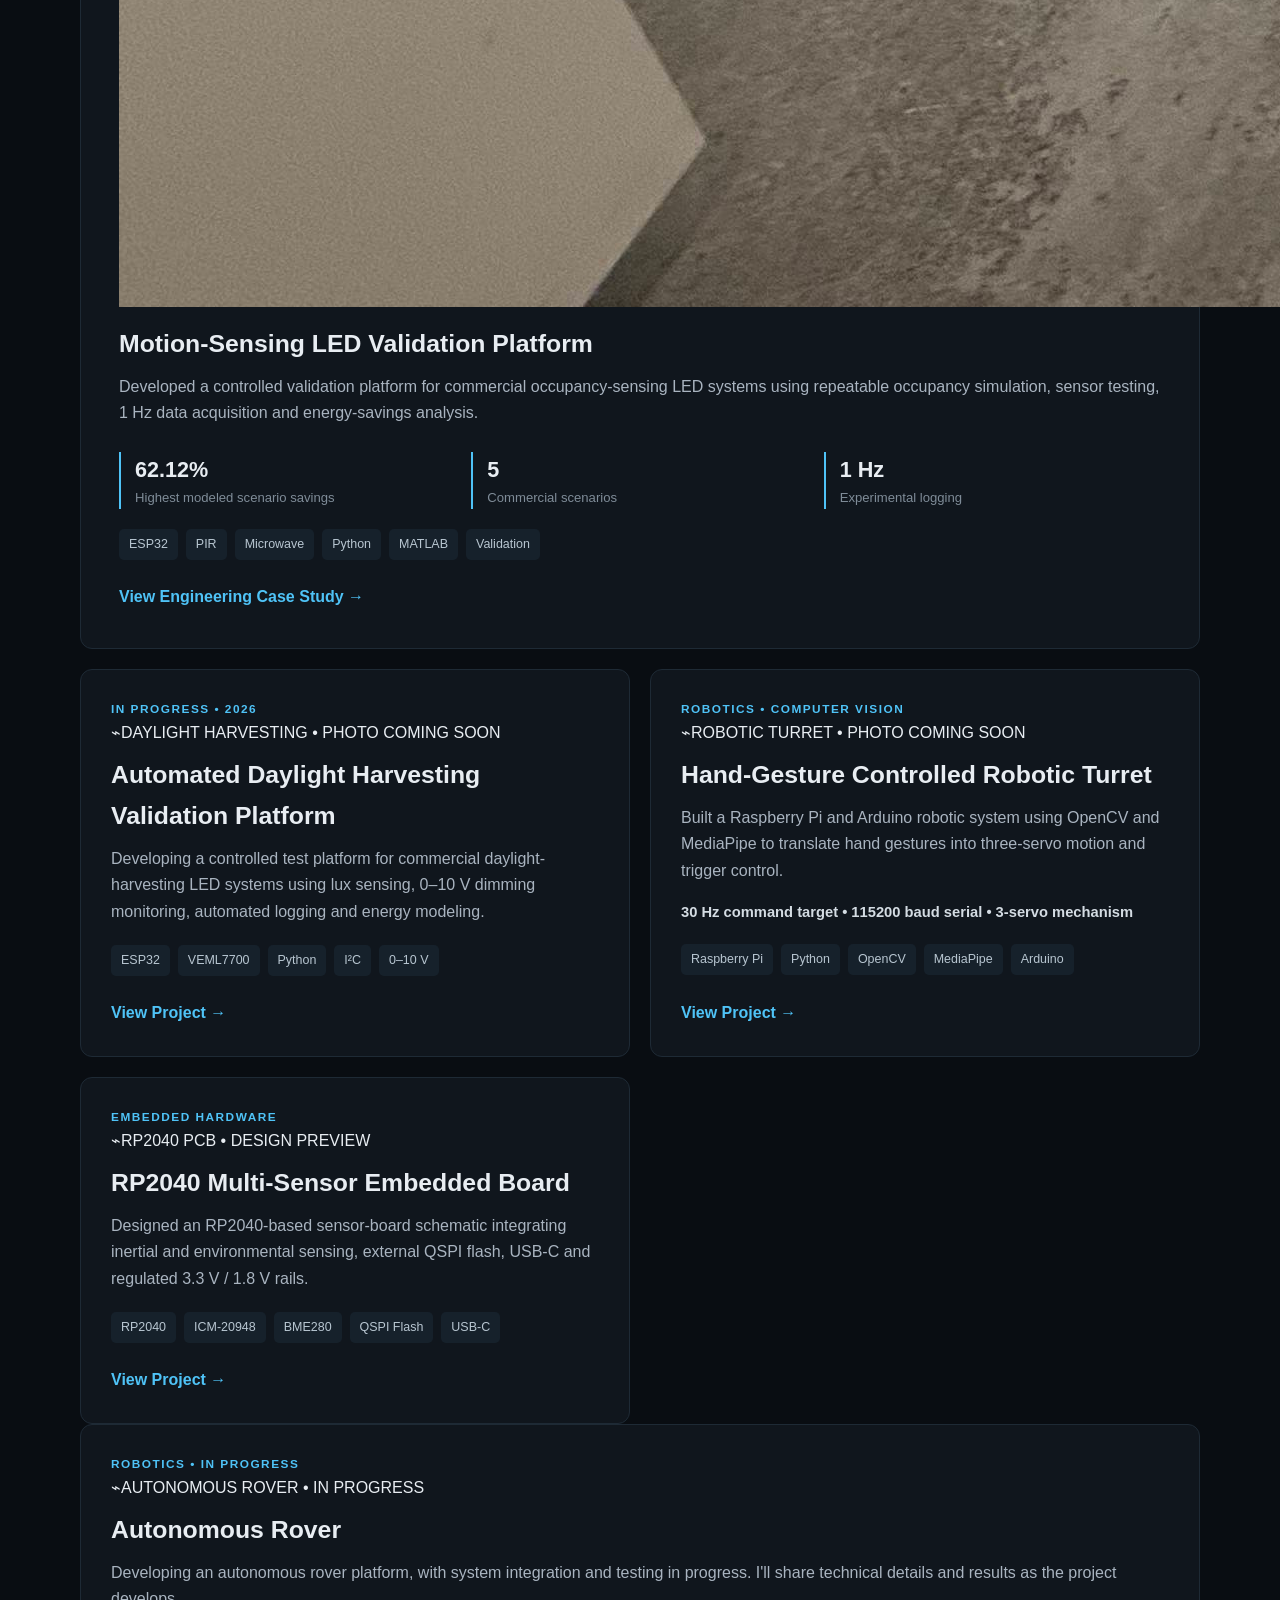
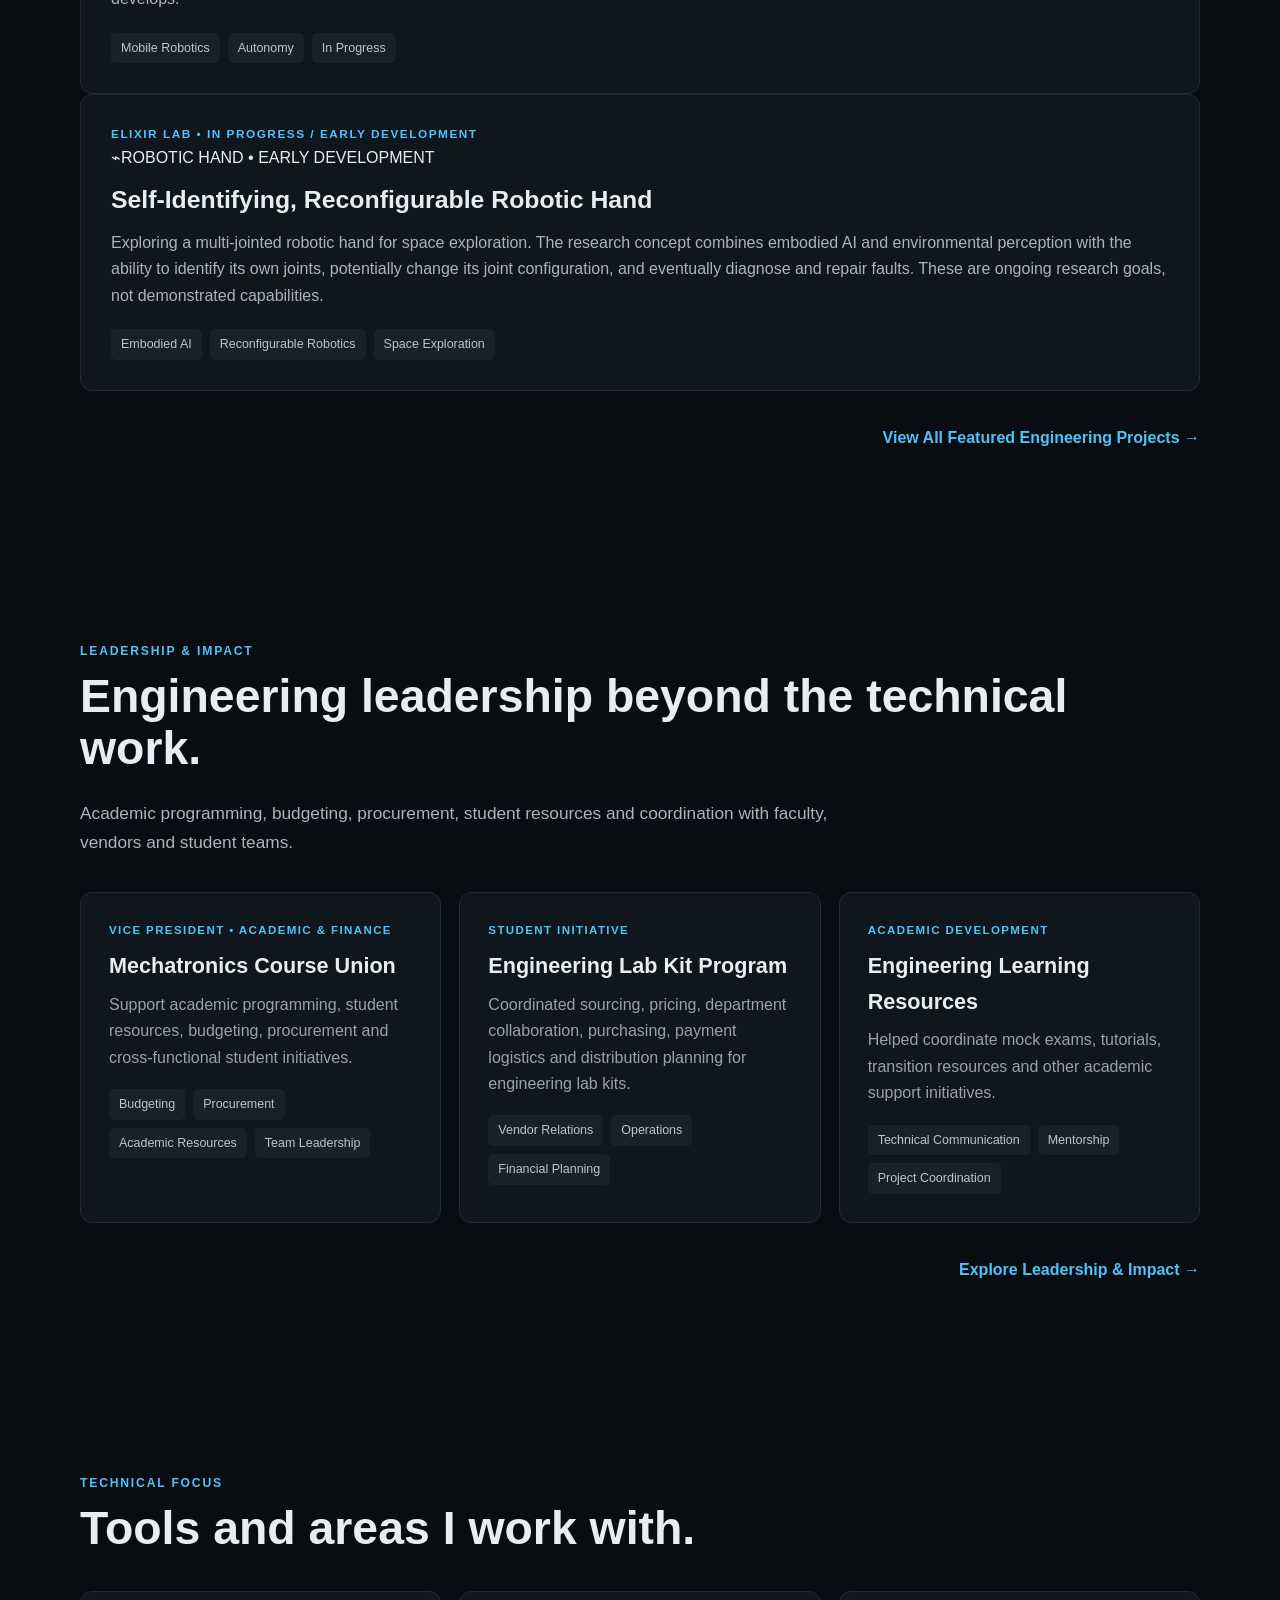
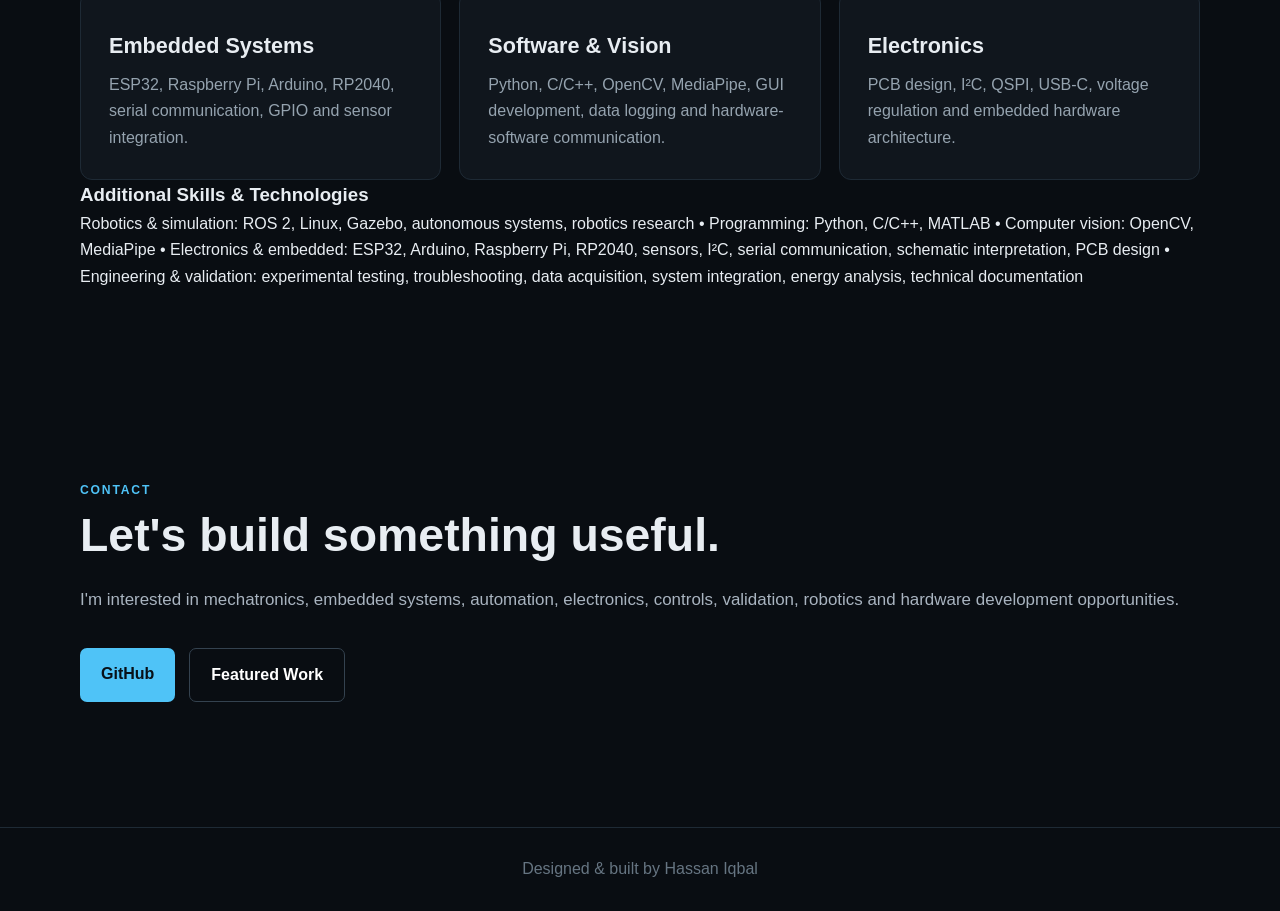
==== commit 2a119104: "Add real EcoBright project photo and clearly labeled visual placeholders" ====
--- a/index.html
+++ b/index.html
@@ -115,7 +115,7 @@
 
             <span>FEATURED • COMPLETED</span>
 
-            <h3>Motion-Sensing LED Validation Platform</h3>
+            <div class="project-media"><img src="physical-test-setup.jpeg" alt="Actual EcoBright motion-sensing LED validation test setup" loading="lazy"></div><h3>Motion-Sensing LED Validation Platform</h3>
 
             <p>
                 Developed a controlled validation platform for commercial
@@ -163,7 +163,7 @@
 
             <span>IN PROGRESS • 2026</span>
 
-            <h3>Automated Daylight Harvesting Validation Platform</h3>
+            <div class="project-media project-media-placeholder"><span class="media-symbol">⌁</span><span>DAYLIGHT HARVESTING • PHOTO COMING SOON</span></div><h3>Automated Daylight Harvesting Validation Platform</h3>
 
             <p>
                 Developing a controlled test platform for commercial
@@ -191,7 +191,7 @@
 
             <span>ROBOTICS • COMPUTER VISION</span>
 
-            <h3>Hand-Gesture Controlled Robotic Turret</h3>
+            <div class="project-media project-media-placeholder"><span class="media-symbol">⌁</span><span>ROBOTIC TURRET • PHOTO COMING SOON</span></div><h3>Hand-Gesture Controlled Robotic Turret</h3>
 
             <p>
                 Built a Raspberry Pi and Arduino robotic system using
@@ -222,7 +222,7 @@
 
             <span>EMBEDDED HARDWARE</span>
 
-            <h3>RP2040 Multi-Sensor Embedded Board</h3>
+            <div class="project-media project-media-placeholder"><span class="media-symbol">⌁</span><span>RP2040 PCB • DESIGN PREVIEW</span></div><h3>RP2040 Multi-Sensor Embedded Board</h3>
 
             <p>
                 Designed an RP2040-based sensor-board schematic integrating
@@ -247,7 +247,7 @@
     </div>
 
 
-    <article class="project"><span>ROBOTICS • IN PROGRESS</span><h3>Autonomous Rover</h3><p>Developing an autonomous rover platform, with system integration and testing in progress. I'll share technical details and results as the project develops.</p><div class="tags"><span>Mobile Robotics</span><span>Autonomy</span><span>In Progress</span></div></article><article class="project"><span>ELIXIR LAB • IN PROGRESS / EARLY DEVELOPMENT</span><h3>Self-Identifying, Reconfigurable Robotic Hand</h3><p>Exploring a multi-jointed robotic hand for space exploration. The research concept combines embodied AI and environmental perception with the ability to identify its own joints, potentially change its joint configuration, and eventually diagnose and repair faults. These are ongoing research goals, not demonstrated capabilities.</p><div class="tags"><span>Embodied AI</span><span>Reconfigurable Robotics</span><span>Space Exploration</span></div></article><div class="view-all-projects">
+    <article class="project"><span>ROBOTICS • IN PROGRESS</span><div class="project-media project-media-placeholder"><span class="media-symbol">⌁</span><span>AUTONOMOUS ROVER • IN PROGRESS</span></div><h3>Autonomous Rover</h3><p>Developing an autonomous rover platform, with system integration and testing in progress. I'll share technical details and results as the project develops.</p><div class="tags"><span>Mobile Robotics</span><span>Autonomy</span><span>In Progress</span></div></article><article class="project"><span>ELIXIR LAB • IN PROGRESS / EARLY DEVELOPMENT</span><div class="project-media project-media-placeholder"><span class="media-symbol">⌁</span><span>ROBOTIC HAND • EARLY DEVELOPMENT</span></div><h3>Self-Identifying, Reconfigurable Robotic Hand</h3><p>Exploring a multi-jointed robotic hand for space exploration. The research concept combines embodied AI and environmental perception with the ability to identify its own joints, potentially change its joint configuration, and eventually diagnose and repair faults. These are ongoing research goals, not demonstrated capabilities.</p><div class="tags"><span>Embodied AI</span><span>Reconfigurable Robotics</span><span>Space Exploration</span></div></article><div class="view-all-projects">
         <a href="projects.html">
             View All Featured Engineering Projects →
         </a>
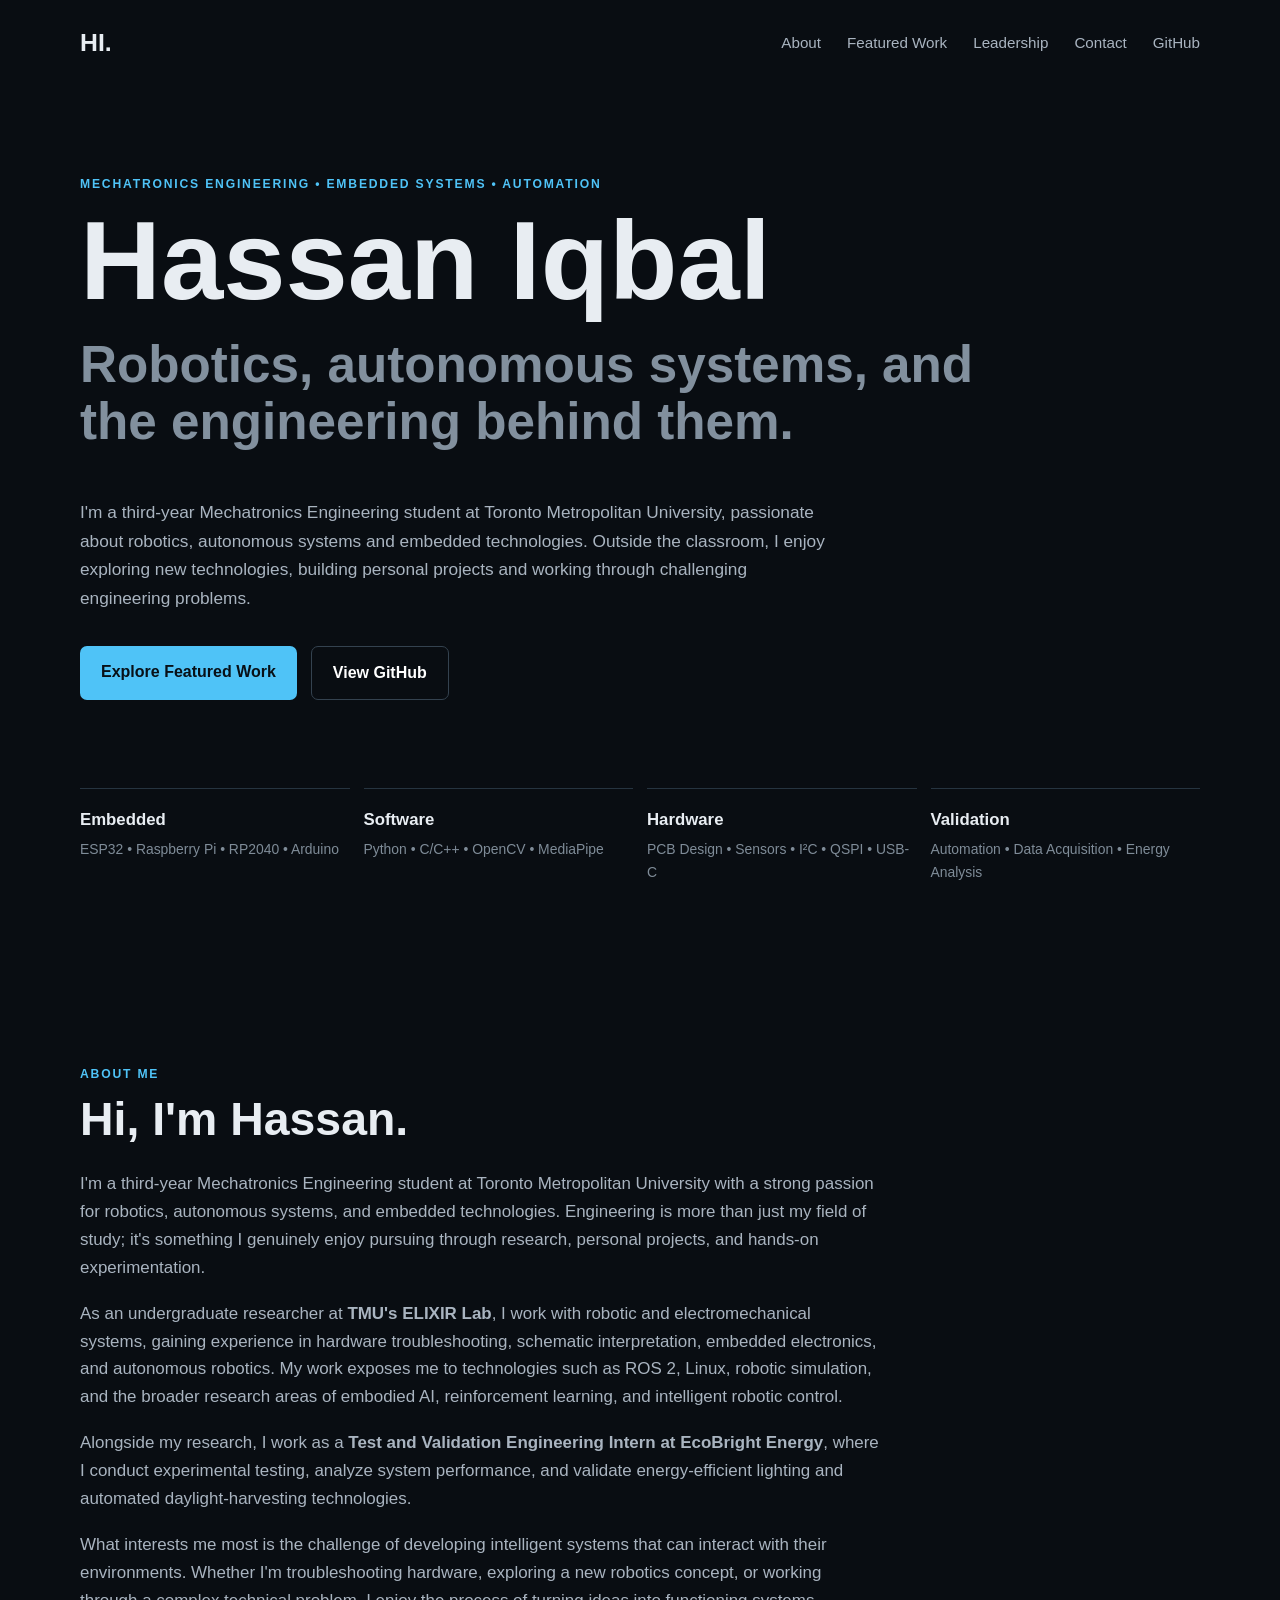
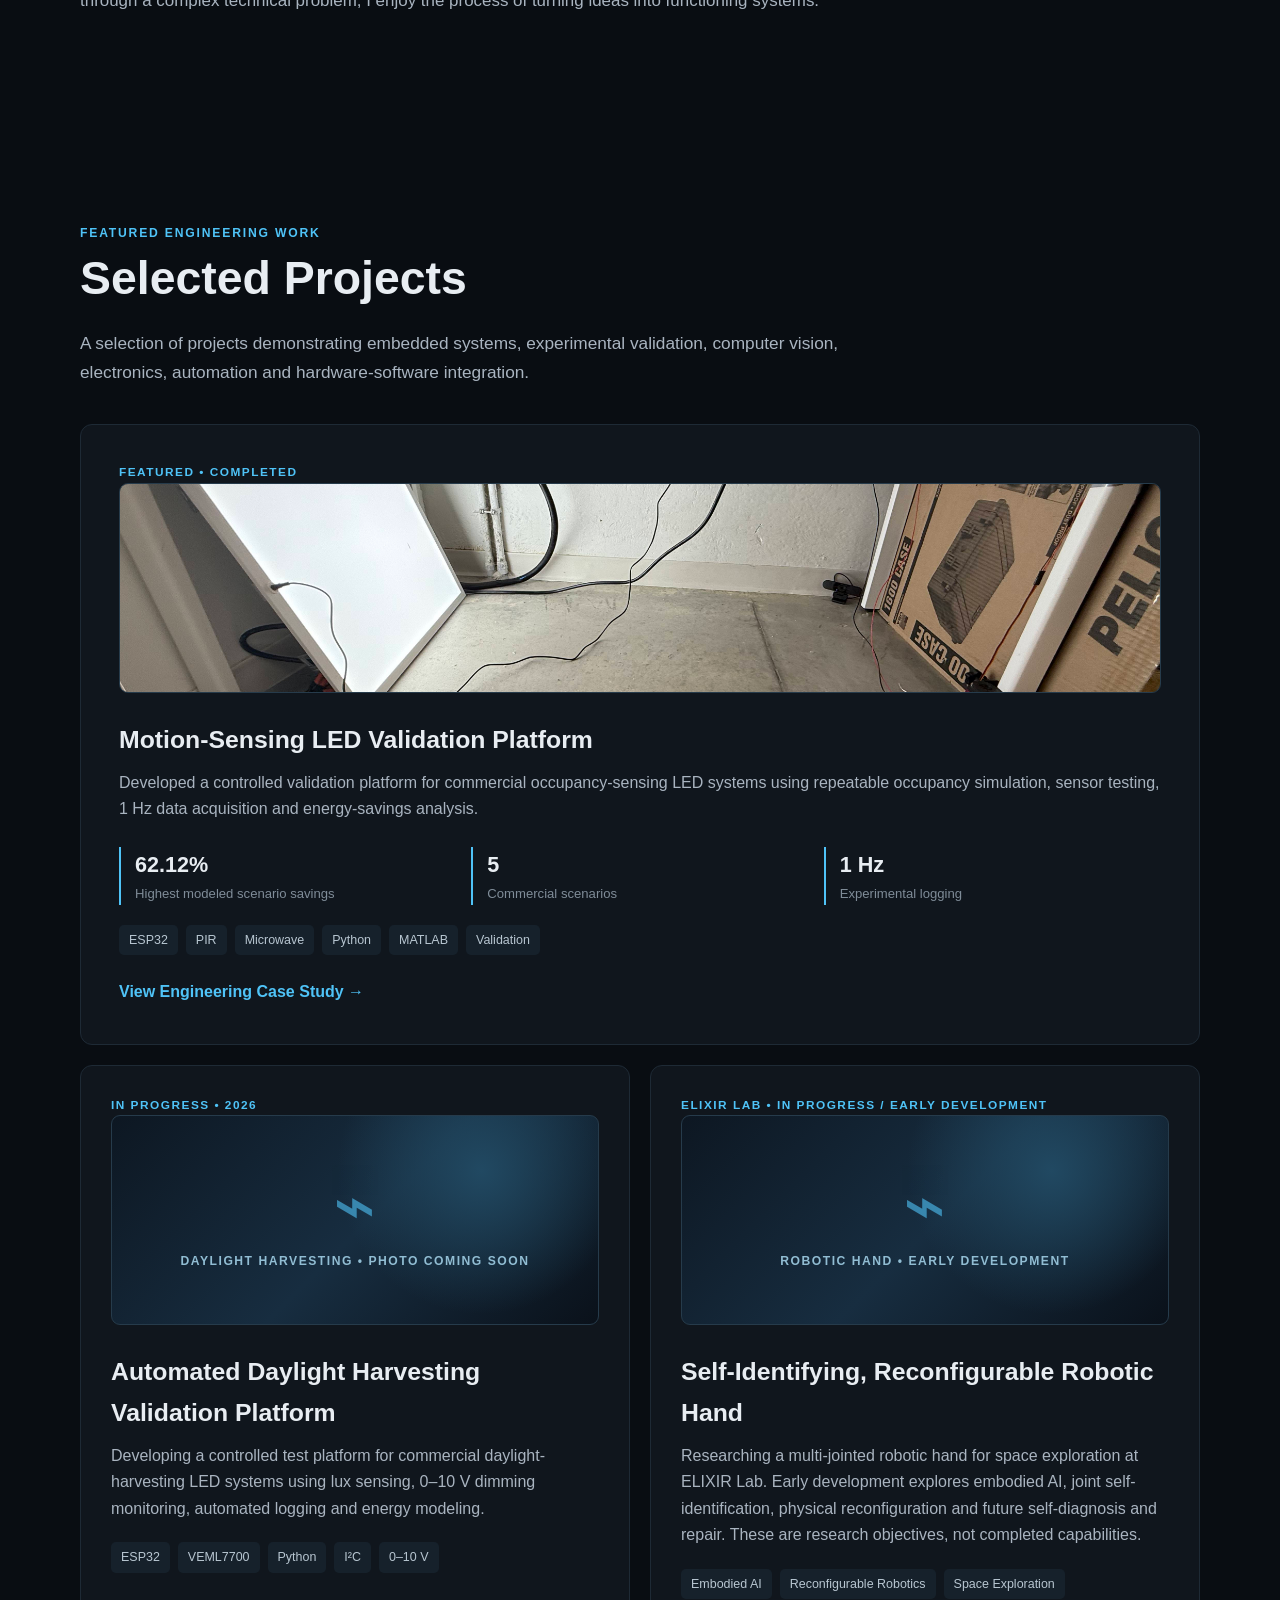
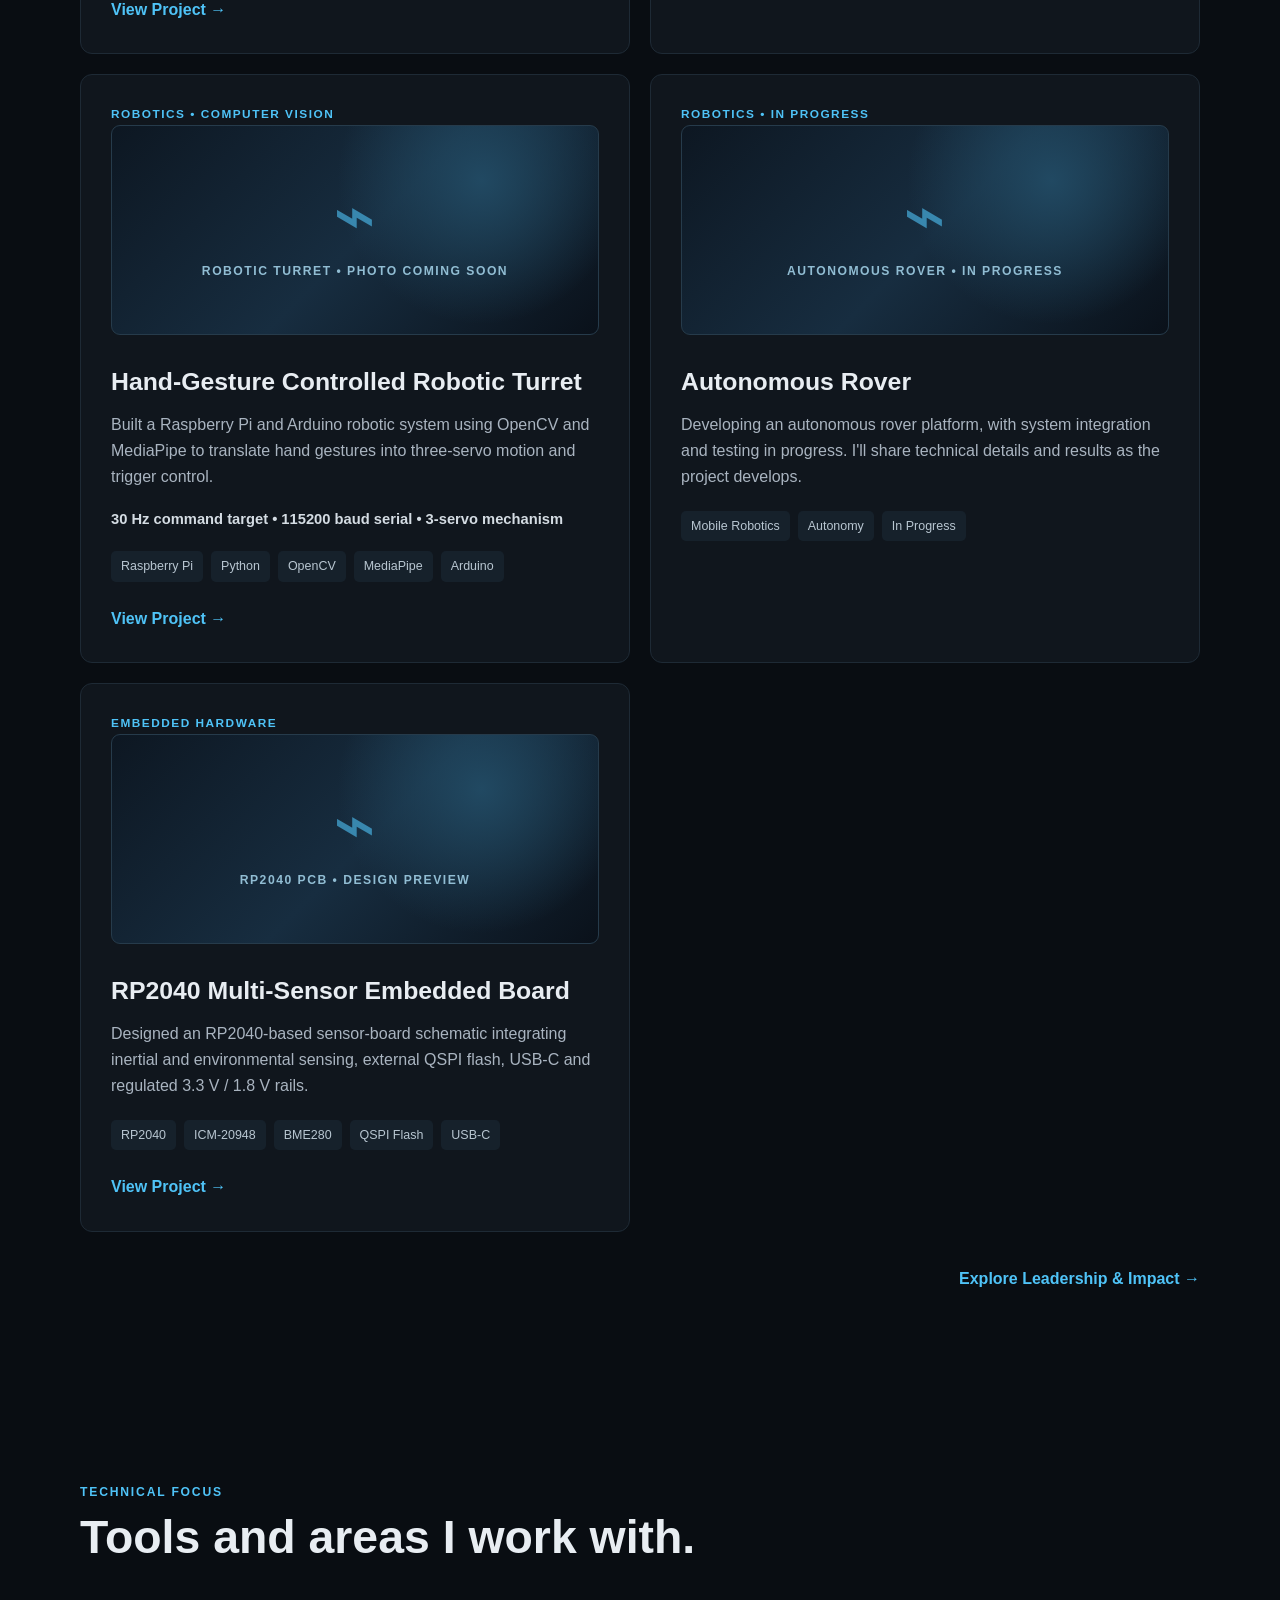
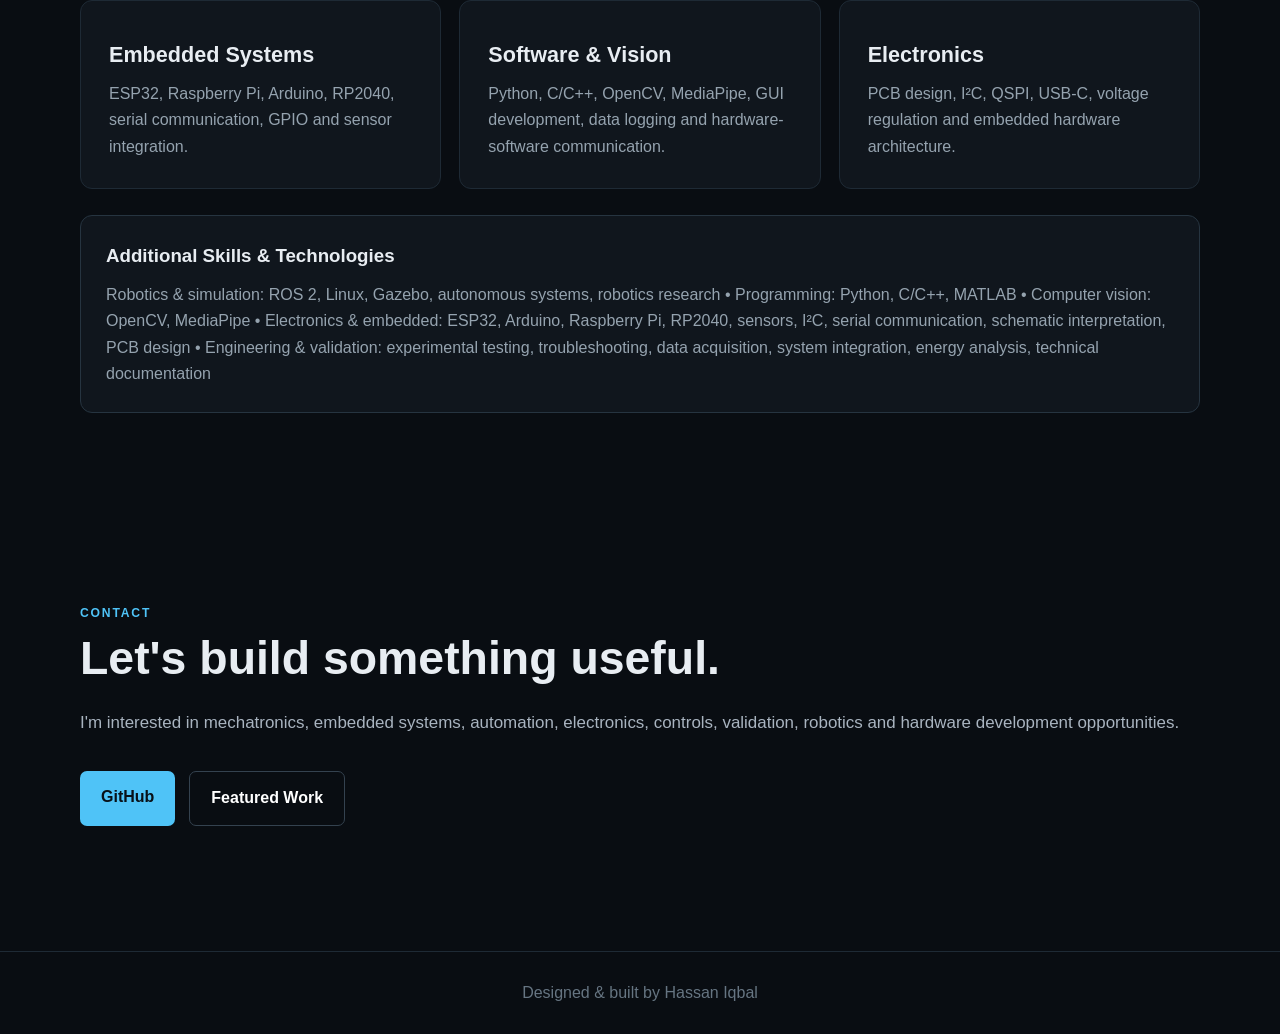
==== commit e8669706: "Fix project order and image cropping while preserving existing case studies" ====
--- a/index.html
+++ b/index.html
@@ -110,8 +110,7 @@
 
 
     <div class="project-grid">
-
-        <article class="project featured">
+<article class="project featured">
 
             <span>FEATURED • COMPLETED</span>
 
@@ -158,8 +157,7 @@
 
         </article>
 
-
-        <article class="project">
+<article class="project">
 
             <span>IN PROGRESS • 2026</span>
 
@@ -186,8 +184,9 @@
 
         </article>
 
-
-        <article class="project">
+<article class="project"><span>ELIXIR LAB • IN PROGRESS / EARLY DEVELOPMENT</span><div class="project-media project-media-placeholder"><span class="media-symbol">⌁</span><span>ROBOTIC HAND • EARLY DEVELOPMENT</span></div><h3>Self-Identifying, Reconfigurable Robotic Hand</h3><p>Researching a multi-jointed robotic hand for space exploration at ELIXIR Lab. Early development explores embodied AI, joint self-identification, physical reconfiguration and future self-diagnosis and repair. These are research objectives, not completed capabilities.</p><div class="tags"><span>Embodied AI</span><span>Reconfigurable Robotics</span><span>Space Exploration</span></div></article>
+
+<article class="project">
 
             <span>ROBOTICS • COMPUTER VISION</span>
 
@@ -217,8 +216,9 @@
 
         </article>
 
-
-        <article class="project">
+<article class="project"><span>ROBOTICS • IN PROGRESS</span><div class="project-media project-media-placeholder"><span class="media-symbol">⌁</span><span>AUTONOMOUS ROVER • IN PROGRESS</span></div><h3>Autonomous Rover</h3><p>Developing an autonomous rover platform, with system integration and testing in progress. I'll share technical details and results as the project develops.</p><div class="tags"><span>Mobile Robotics</span><span>Autonomy</span><span>In Progress</span></div></article>
+
+<article class="project">
 
             <span>EMBEDDED HARDWARE</span>
 
@@ -243,98 +243,7 @@
             </a>
 
         </article>
-
-    </div>
-
-
-    <article class="project"><span>ROBOTICS • IN PROGRESS</span><div class="project-media project-media-placeholder"><span class="media-symbol">⌁</span><span>AUTONOMOUS ROVER • IN PROGRESS</span></div><h3>Autonomous Rover</h3><p>Developing an autonomous rover platform, with system integration and testing in progress. I'll share technical details and results as the project develops.</p><div class="tags"><span>Mobile Robotics</span><span>Autonomy</span><span>In Progress</span></div></article><article class="project"><span>ELIXIR LAB • IN PROGRESS / EARLY DEVELOPMENT</span><div class="project-media project-media-placeholder"><span class="media-symbol">⌁</span><span>ROBOTIC HAND • EARLY DEVELOPMENT</span></div><h3>Self-Identifying, Reconfigurable Robotic Hand</h3><p>Exploring a multi-jointed robotic hand for space exploration. The research concept combines embodied AI and environmental perception with the ability to identify its own joints, potentially change its joint configuration, and eventually diagnose and repair faults. These are ongoing research goals, not demonstrated capabilities.</p><div class="tags"><span>Embodied AI</span><span>Reconfigurable Robotics</span><span>Space Exploration</span></div></article><div class="view-all-projects">
-        <a href="projects.html">
-            View All Featured Engineering Projects →
-        </a>
-    </div>
-
-</section>
-
-
-<section id="leadership">
-
-    <p class="section-label">LEADERSHIP & IMPACT</p>
-
-    <h2>Engineering leadership beyond the technical work.</h2>
-
-    <p class="section-intro">
-        Academic programming, budgeting, procurement, student resources
-        and coordination with faculty, vendors and student teams.
-    </p>
-
-
-    <div class="leadership-grid">
-
-        <article class="leadership-card">
-
-            <p class="leadership-role">
-                VICE PRESIDENT • ACADEMIC & FINANCE
-            </p>
-
-            <h3>Mechatronics Course Union</h3>
-
-            <p>
-                Support academic programming, student resources,
-                budgeting, procurement and cross-functional student initiatives.
-            </p>
-
-            <div class="leadership-tags">
-                <span>Budgeting</span>
-                <span>Procurement</span>
-                <span>Academic Resources</span>
-                <span>Team Leadership</span>
-            </div>
-
-        </article>
-
-
-        <article class="leadership-card">
-
-            <p class="leadership-role">STUDENT INITIATIVE</p>
-
-            <h3>Engineering Lab Kit Program</h3>
-
-            <p>
-                Coordinated sourcing, pricing, department collaboration,
-                purchasing, payment logistics and distribution planning
-                for engineering lab kits.
-            </p>
-
-            <div class="leadership-tags">
-                <span>Vendor Relations</span>
-                <span>Operations</span>
-                <span>Financial Planning</span>
-            </div>
-
-        </article>
-
-
-        <article class="leadership-card">
-
-            <p class="leadership-role">ACADEMIC DEVELOPMENT</p>
-
-            <h3>Engineering Learning Resources</h3>
-
-            <p>
-                Helped coordinate mock exams, tutorials, transition resources
-                and other academic support initiatives.
-            </p>
-
-            <div class="leadership-tags">
-                <span>Technical Communication</span>
-                <span>Mentorship</span>
-                <span>Project Coordination</span>
-            </div>
-
-        </article>
-
-    </div>
-
+    </div>
 
     <div class="view-all-projects">
         <a href="leadership.html">
--- a/style.css
+++ b/style.css
@@ -828,3 +828,13 @@
         font-size: 3.5rem;
     }
 }
+
+/* Portfolio project imagery */
+.project-media{height:210px;border-radius:9px;overflow:hidden;margin-bottom:18px;background:#101f2c;border:1px solid #263b4b;display:flex;align-items:center;justify-content:center;position:relative}
+.project-media img{width:100%;height:100%;object-fit:cover;display:block}
+.project-media-placeholder{background:radial-gradient(circle at 76% 26%,#214962 0%,transparent 36%),linear-gradient(135deg,#0d1722,#172d40 52%,#0a111a);flex-direction:column;gap:10px;text-align:center;padding:20px;color:#91bdd3;font-size:.76rem;font-weight:700;letter-spacing:1.5px}
+.media-symbol{font-size:4.5rem;font-weight:200;line-height:1;color:#4fc3f7;opacity:.6}
+.featured-project-visual .project-media{height:320px;margin-bottom:0}
+.additional-skills{margin-top:26px;padding:25px;border:1px solid #263440;border-radius:12px;background:#10161d}
+.additional-skills h3{margin-bottom:10px}.additional-skills p{color:#95a3af}
+@media(max-width:700px){.featured-project-visual .project-media{height:230px}}
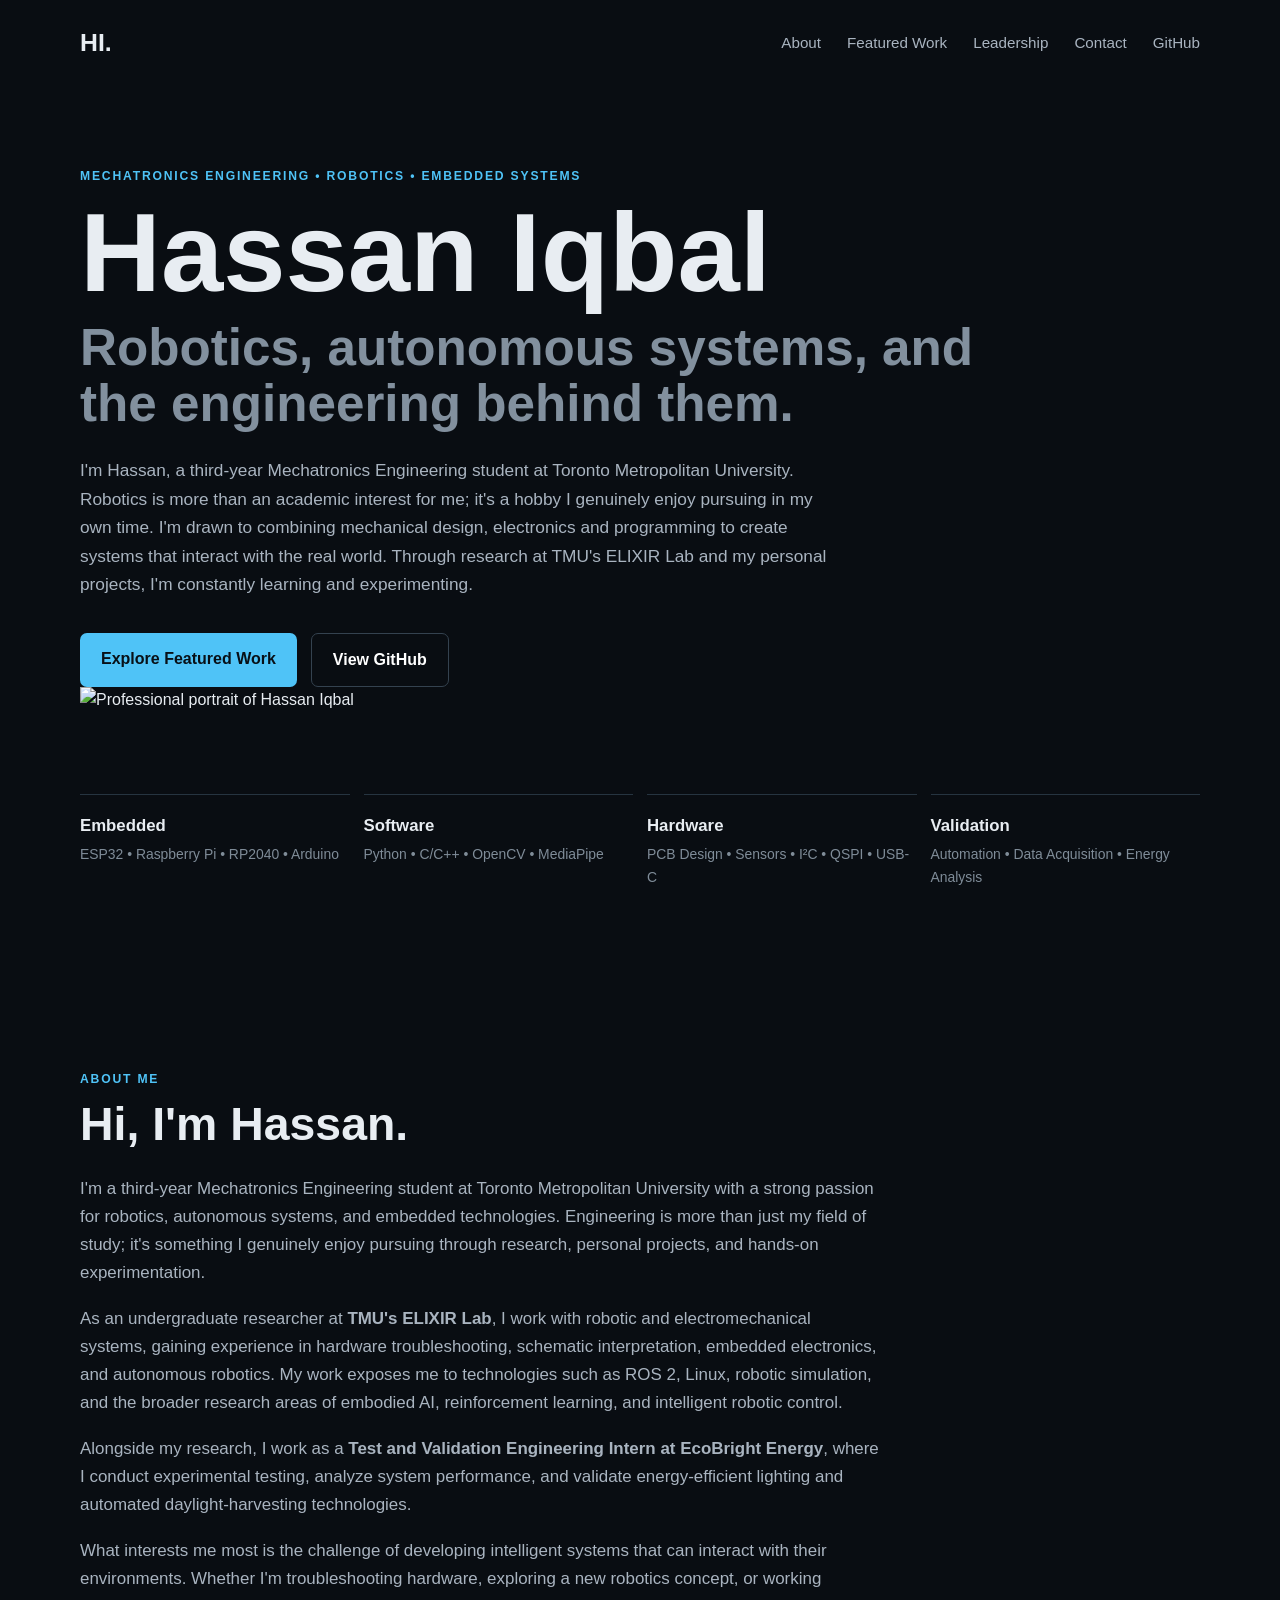
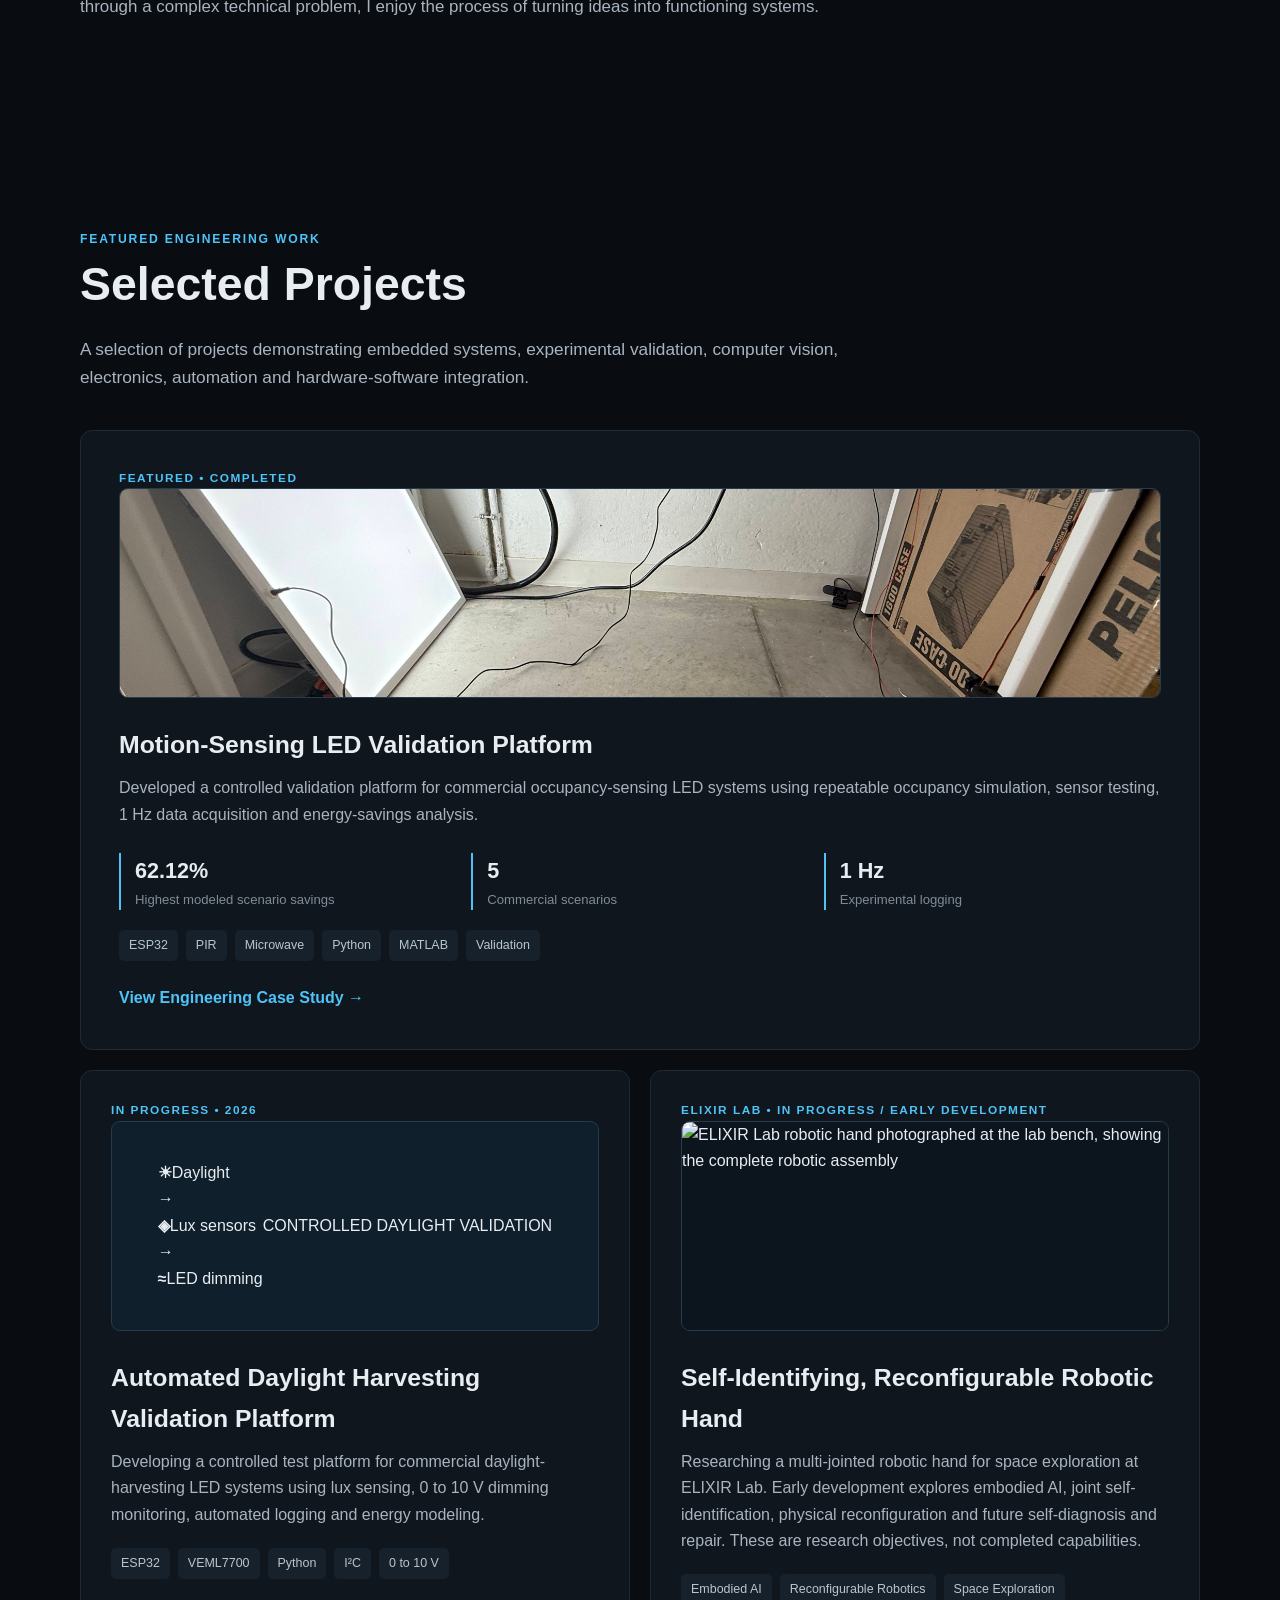
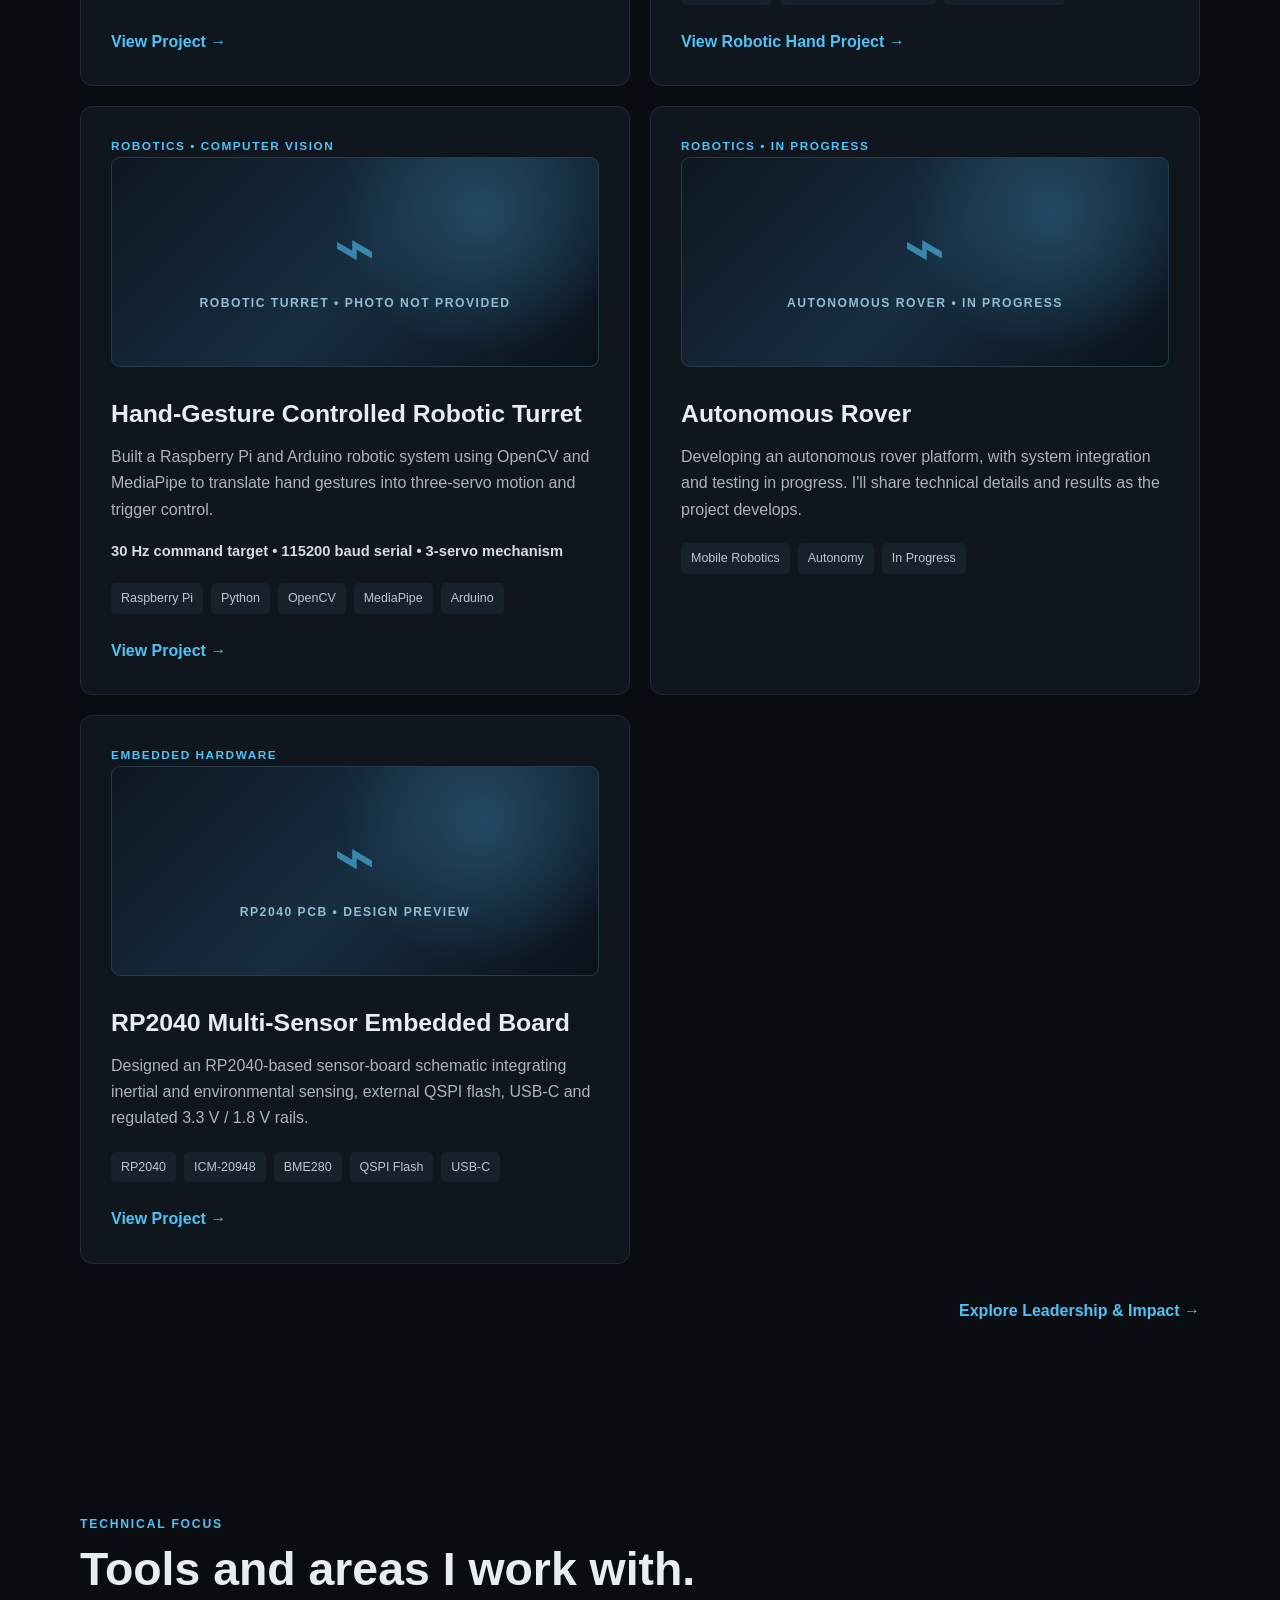
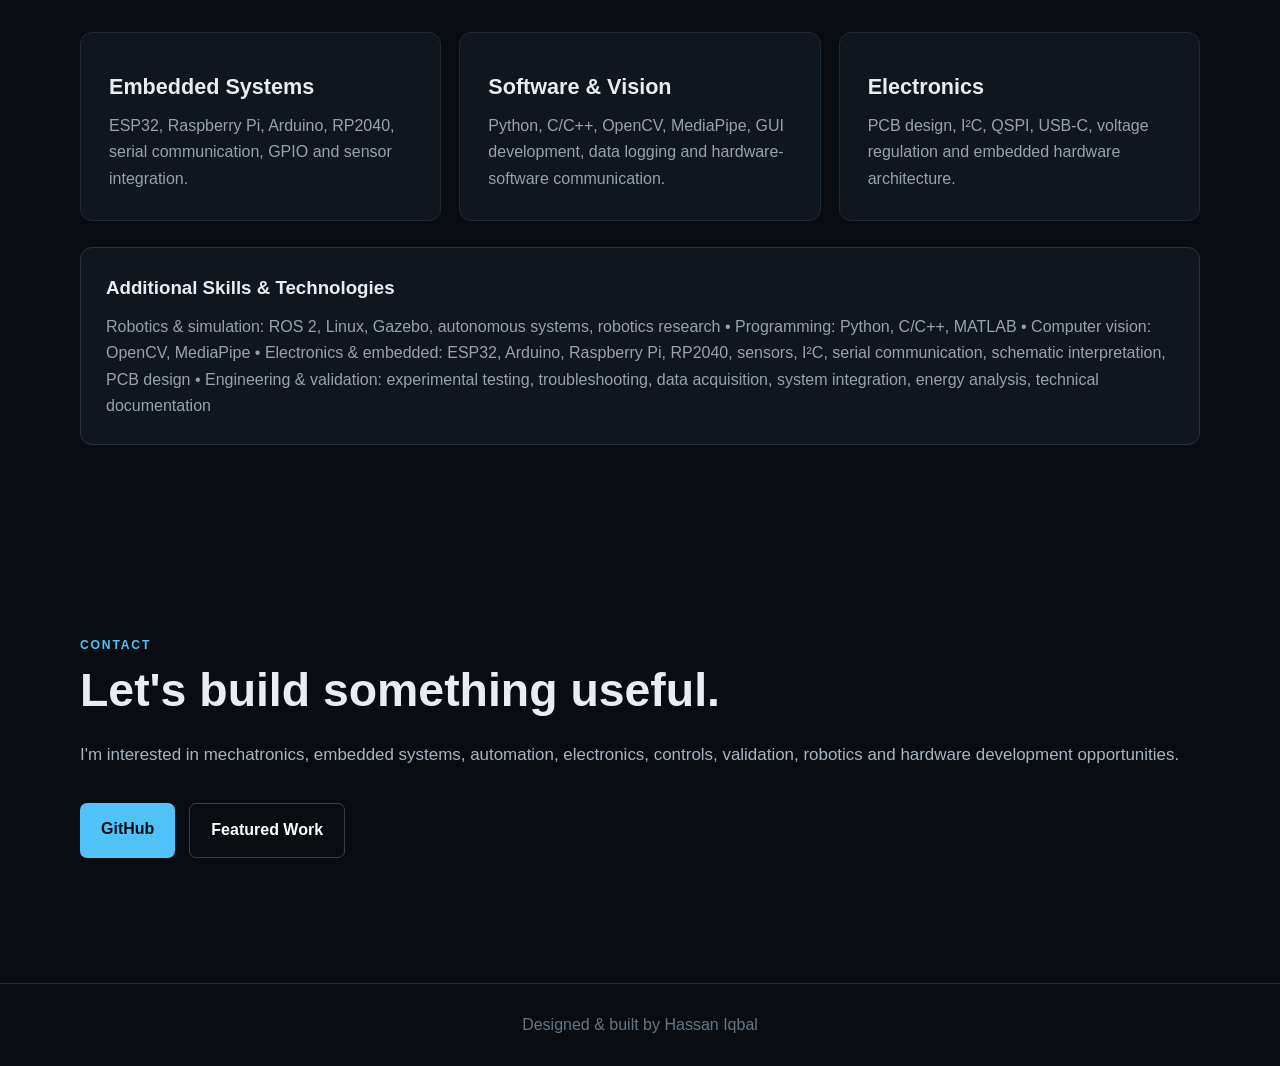
==== commit 3540d882: "Add approved portrait and hand photo placements; compact daylight diagram and clean punctuation" ====
--- a/index.html
+++ b/index.html
@@ -33,10 +33,10 @@
 
 <main>
 
-<section class="hero">
+<section class="hero hero-with-photo"><div class="hero-copy">
 
     <p class="intro">
-        MECHATRONICS ENGINEERING • EMBEDDED SYSTEMS • AUTOMATION
+        MECHATRONICS ENGINEERING • ROBOTICS • EMBEDDED SYSTEMS
     </p>
 
     <h1>Hassan Iqbal</h1>
@@ -45,7 +45,7 @@
         Robotics, autonomous systems, and the engineering behind them.
     </h2>
 
-    <p class="hero-text">I'm a third-year Mechatronics Engineering student at Toronto Metropolitan University, passionate about robotics, autonomous systems and embedded technologies. Outside the classroom, I enjoy exploring new technologies, building personal projects and working through challenging engineering problems.</p>
+    <p class="hero-text">I'm Hassan, a third-year Mechatronics Engineering student at Toronto Metropolitan University. Robotics is more than an academic interest for me; it's a hobby I genuinely enjoy pursuing in my own time. I'm drawn to combining mechanical design, electronics and programming to create systems that interact with the real world. Through research at TMU's ELIXIR Lab and my personal projects, I'm constantly learning and experimenting.</p>
 
     <div class="buttons">
 
@@ -61,7 +61,7 @@
 
     </div>
 
-</section>
+</div><div class="hero-portrait-wrap"><img class="hero-portrait" src="portrait.avif" alt="Professional portrait of Hassan Iqbal" fetchpriority="high"></div></section>
 
 
 <section class="engineering-snapshot">
@@ -161,12 +161,12 @@
 
             <span>IN PROGRESS • 2026</span>
 
-            <div class="project-media project-media-placeholder"><span class="media-symbol">⌁</span><span>DAYLIGHT HARVESTING • PHOTO COMING SOON</span></div><h3>Automated Daylight Harvesting Validation Platform</h3>
+            <div class="project-media daylight-visual" role="img" aria-label="Daylight flows through a lux sensor to control LED dimming"><div class="dh-flow"><div class="dh-node"><b>☀</b>Daylight</div><span class="dh-arrow">→</span><div class="dh-node"><b>◈</b>Lux sensors</div><span class="dh-arrow">→</span><div class="dh-node"><b>≈</b>LED dimming</div></div><div class="dh-label">CONTROLLED DAYLIGHT VALIDATION</div></div><h3>Automated Daylight Harvesting Validation Platform</h3>
 
             <p>
                 Developing a controlled test platform for commercial
                 daylight-harvesting LED systems using lux sensing,
-                0–10 V dimming monitoring, automated logging and
+                0 to 10 V dimming monitoring, automated logging and
                 energy modeling.
             </p>
 
@@ -175,7 +175,7 @@
                 <span>VEML7700</span>
                 <span>Python</span>
                 <span>I²C</span>
-                <span>0–10 V</span>
+                <span>0 to 10 V</span>
             </div>
 
             <a href="daylight-harvesting.html">
@@ -184,13 +184,13 @@
 
         </article>
 
-<article class="project"><span>ELIXIR LAB • IN PROGRESS / EARLY DEVELOPMENT</span><div class="project-media project-media-placeholder"><span class="media-symbol">⌁</span><span>ROBOTIC HAND • EARLY DEVELOPMENT</span></div><h3>Self-Identifying, Reconfigurable Robotic Hand</h3><p>Researching a multi-jointed robotic hand for space exploration at ELIXIR Lab. Early development explores embodied AI, joint self-identification, physical reconfiguration and future self-diagnosis and repair. These are research objectives, not completed capabilities.</p><div class="tags"><span>Embodied AI</span><span>Reconfigurable Robotics</span><span>Space Exploration</span></div></article>
+<article class="project"><span>ELIXIR LAB • IN PROGRESS / EARLY DEVELOPMENT</span><div class="project-media hand-photo"><img src="elixir-robotic-hand.avif" alt="ELIXIR Lab robotic hand photographed at the lab bench, showing the complete robotic assembly" loading="lazy"></div><h3>Self-Identifying, Reconfigurable Robotic Hand</h3><p>Researching a multi-jointed robotic hand for space exploration at ELIXIR Lab. Early development explores embodied AI, joint self-identification, physical reconfiguration and future self-diagnosis and repair. These are research objectives, not completed capabilities.</p><div class="tags"><span>Embodied AI</span><span>Reconfigurable Robotics</span><span>Space Exploration</span></div><a href="robotic-hand.html">View Robotic Hand Project →</a></article>
 
 <article class="project">
 
             <span>ROBOTICS • COMPUTER VISION</span>
 
-            <div class="project-media project-media-placeholder"><span class="media-symbol">⌁</span><span>ROBOTIC TURRET • PHOTO COMING SOON</span></div><h3>Hand-Gesture Controlled Robotic Turret</h3>
+            <div class="project-media project-media-placeholder"><span class="media-symbol">⌁</span><span>ROBOTIC TURRET • PHOTO NOT PROVIDED</span></div><h3>Hand-Gesture Controlled Robotic Turret</h3>
 
             <p>
                 Built a Raspberry Pi and Arduino robotic system using
--- a/style.css
+++ b/style.css
@@ -838,3 +838,10 @@
 .additional-skills{margin-top:26px;padding:25px;border:1px solid #263440;border-radius:12px;background:#10161d}
 .additional-skills h3{margin-bottom:10px}.additional-skills p{color:#95a3af}
 @media(max-width:700px){.featured-project-visual .project-media{height:230px}}
+
+/* Prevent distorted photos and keep the complete subject visible. */
+.project-media img{width:100%;height:100%;object-fit:contain;object-position:center;background:#0c141d}
+.featured-project-visual .project-media{width:100%;min-height:320px;height:auto;aspect-ratio:3/2}
+.featured-project-visual .project-media img{object-fit:contain}
+.project.featured .project-media img{object-fit:cover}
+@media(max-width:700px){.featured-project-visual .project-media{min-height:210px;height:auto}}
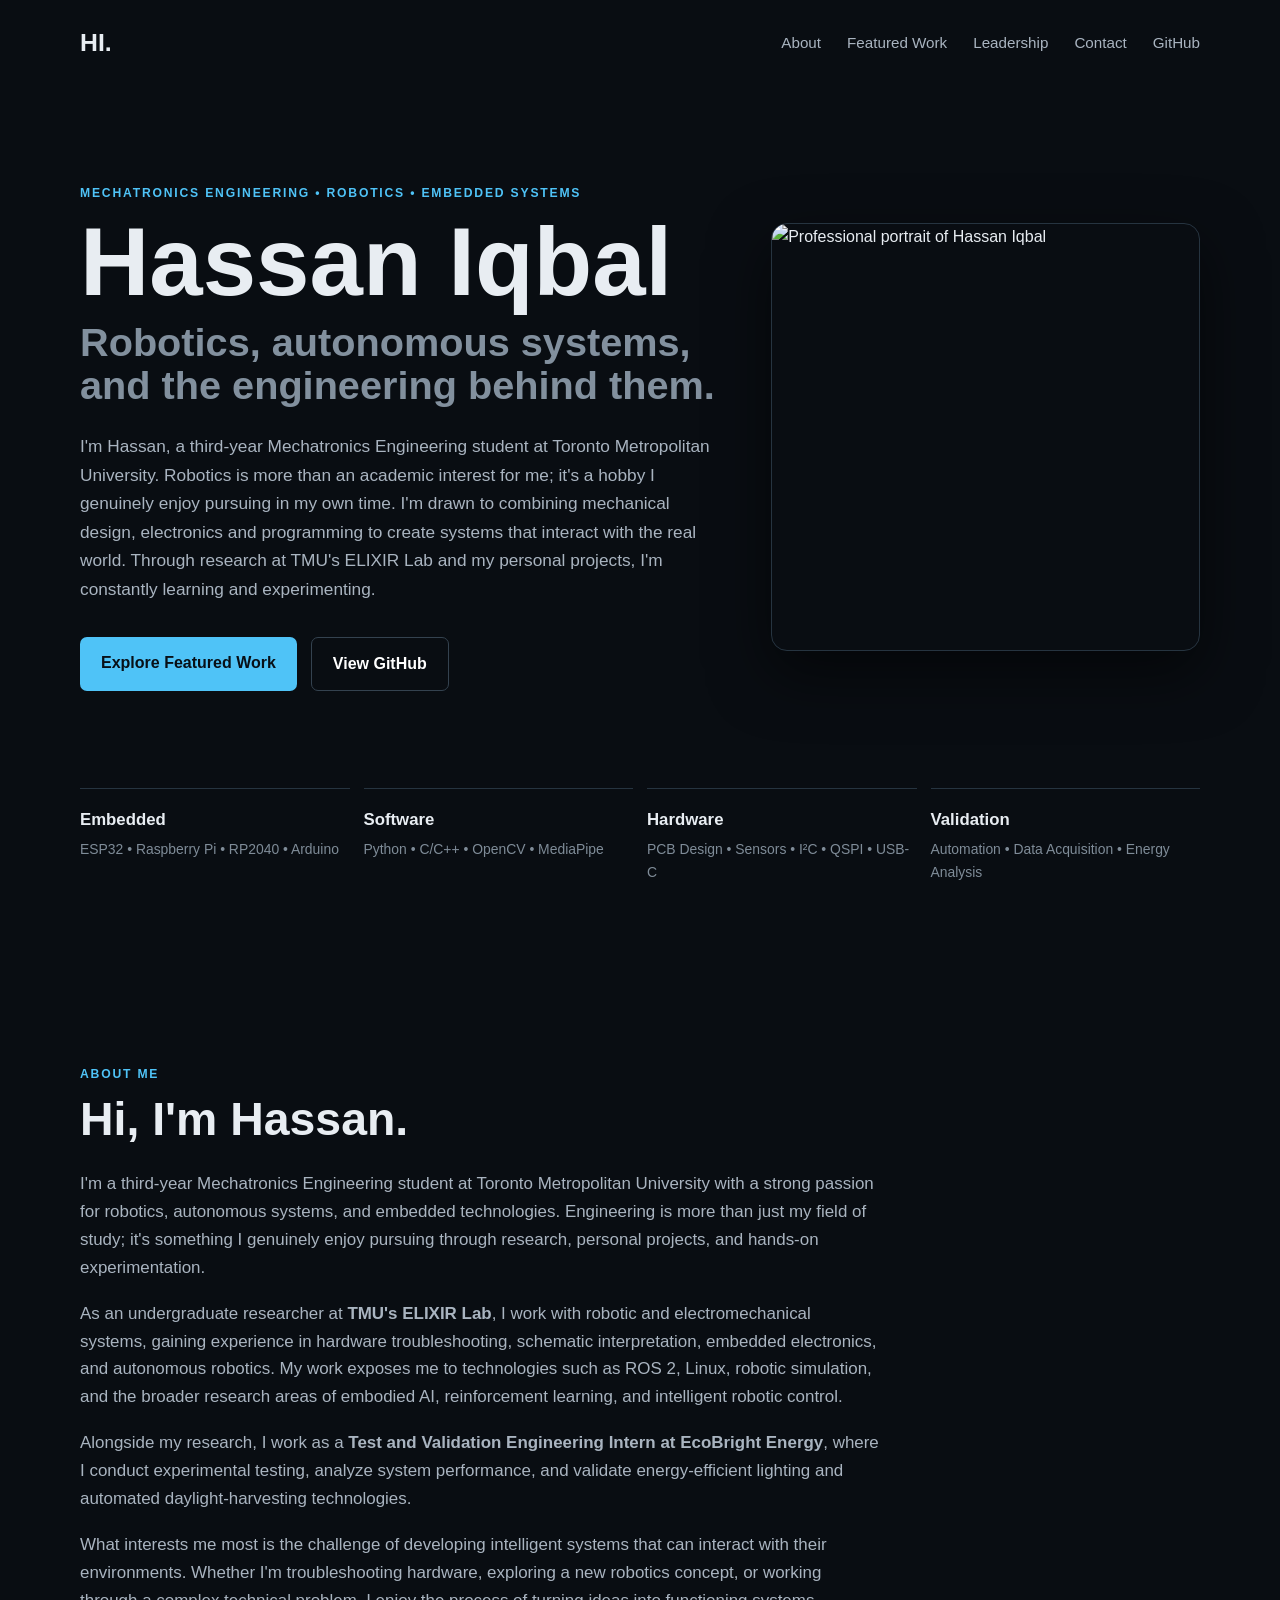
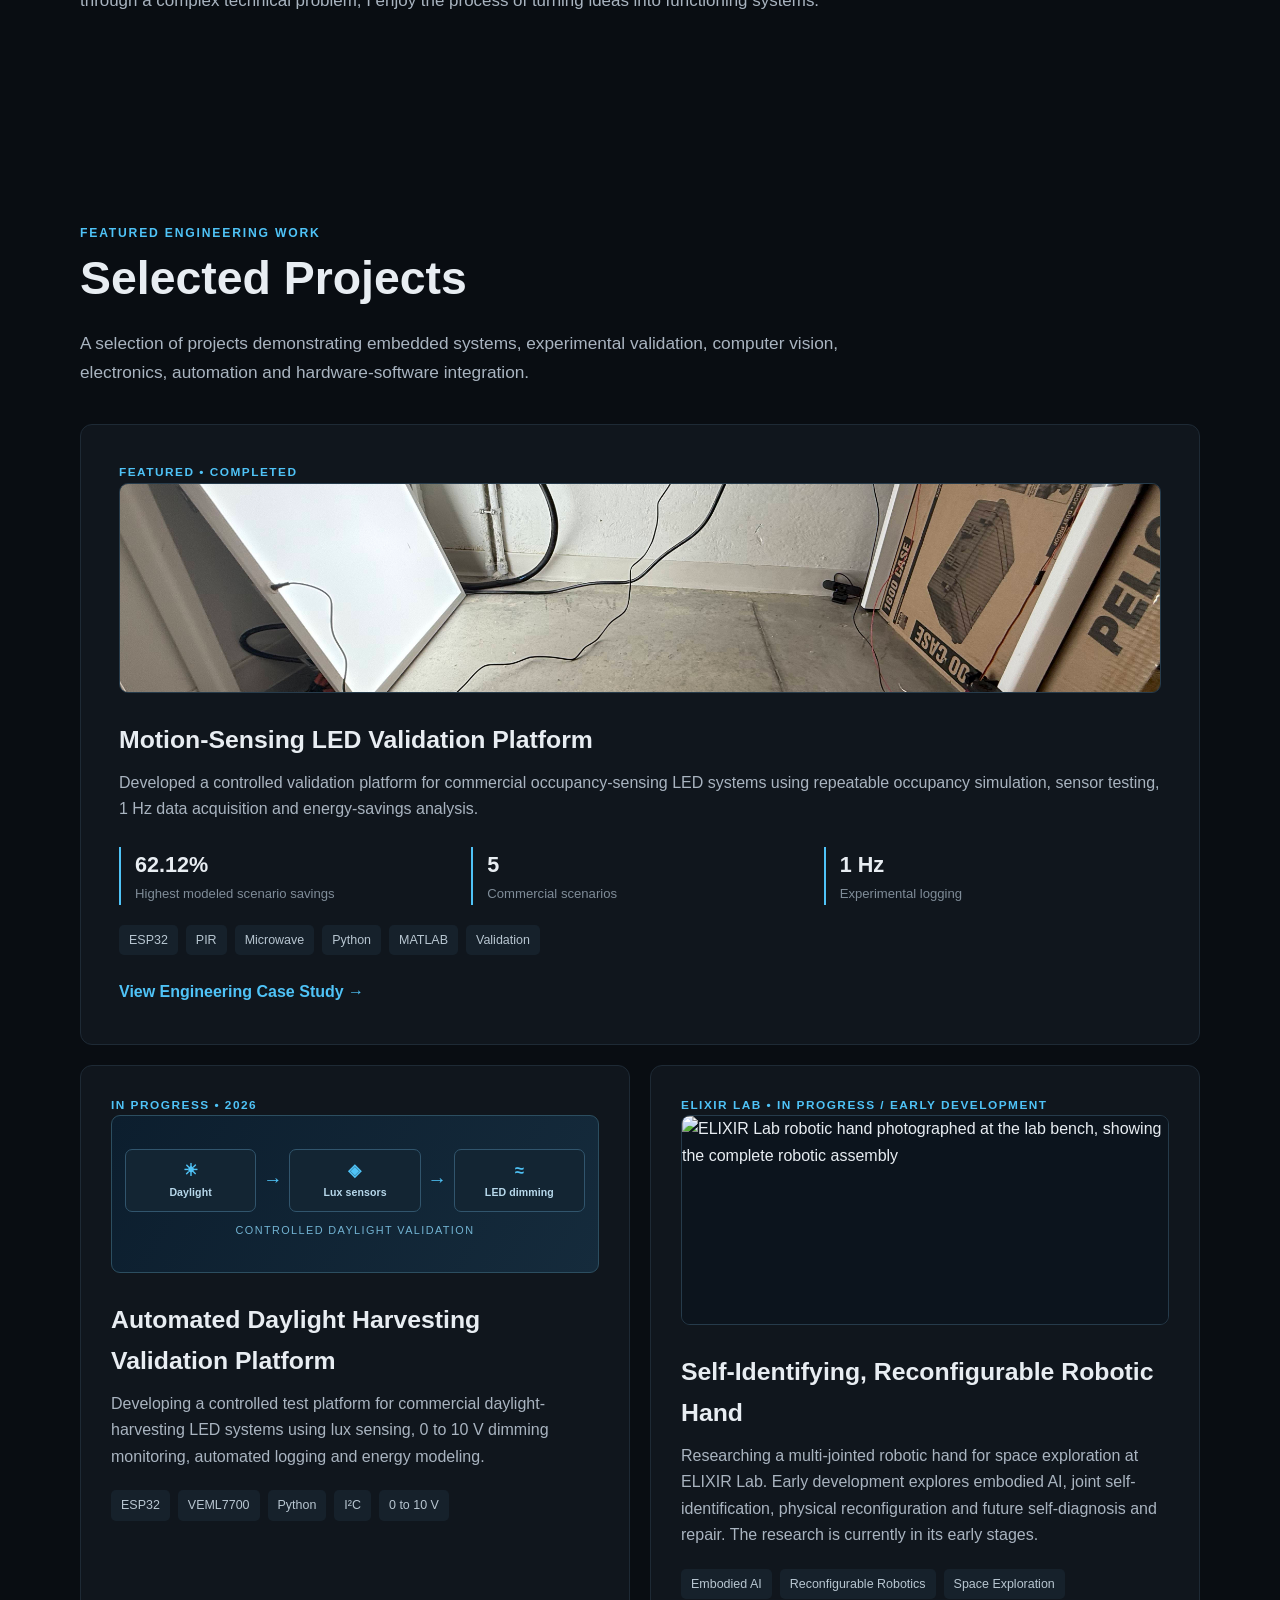
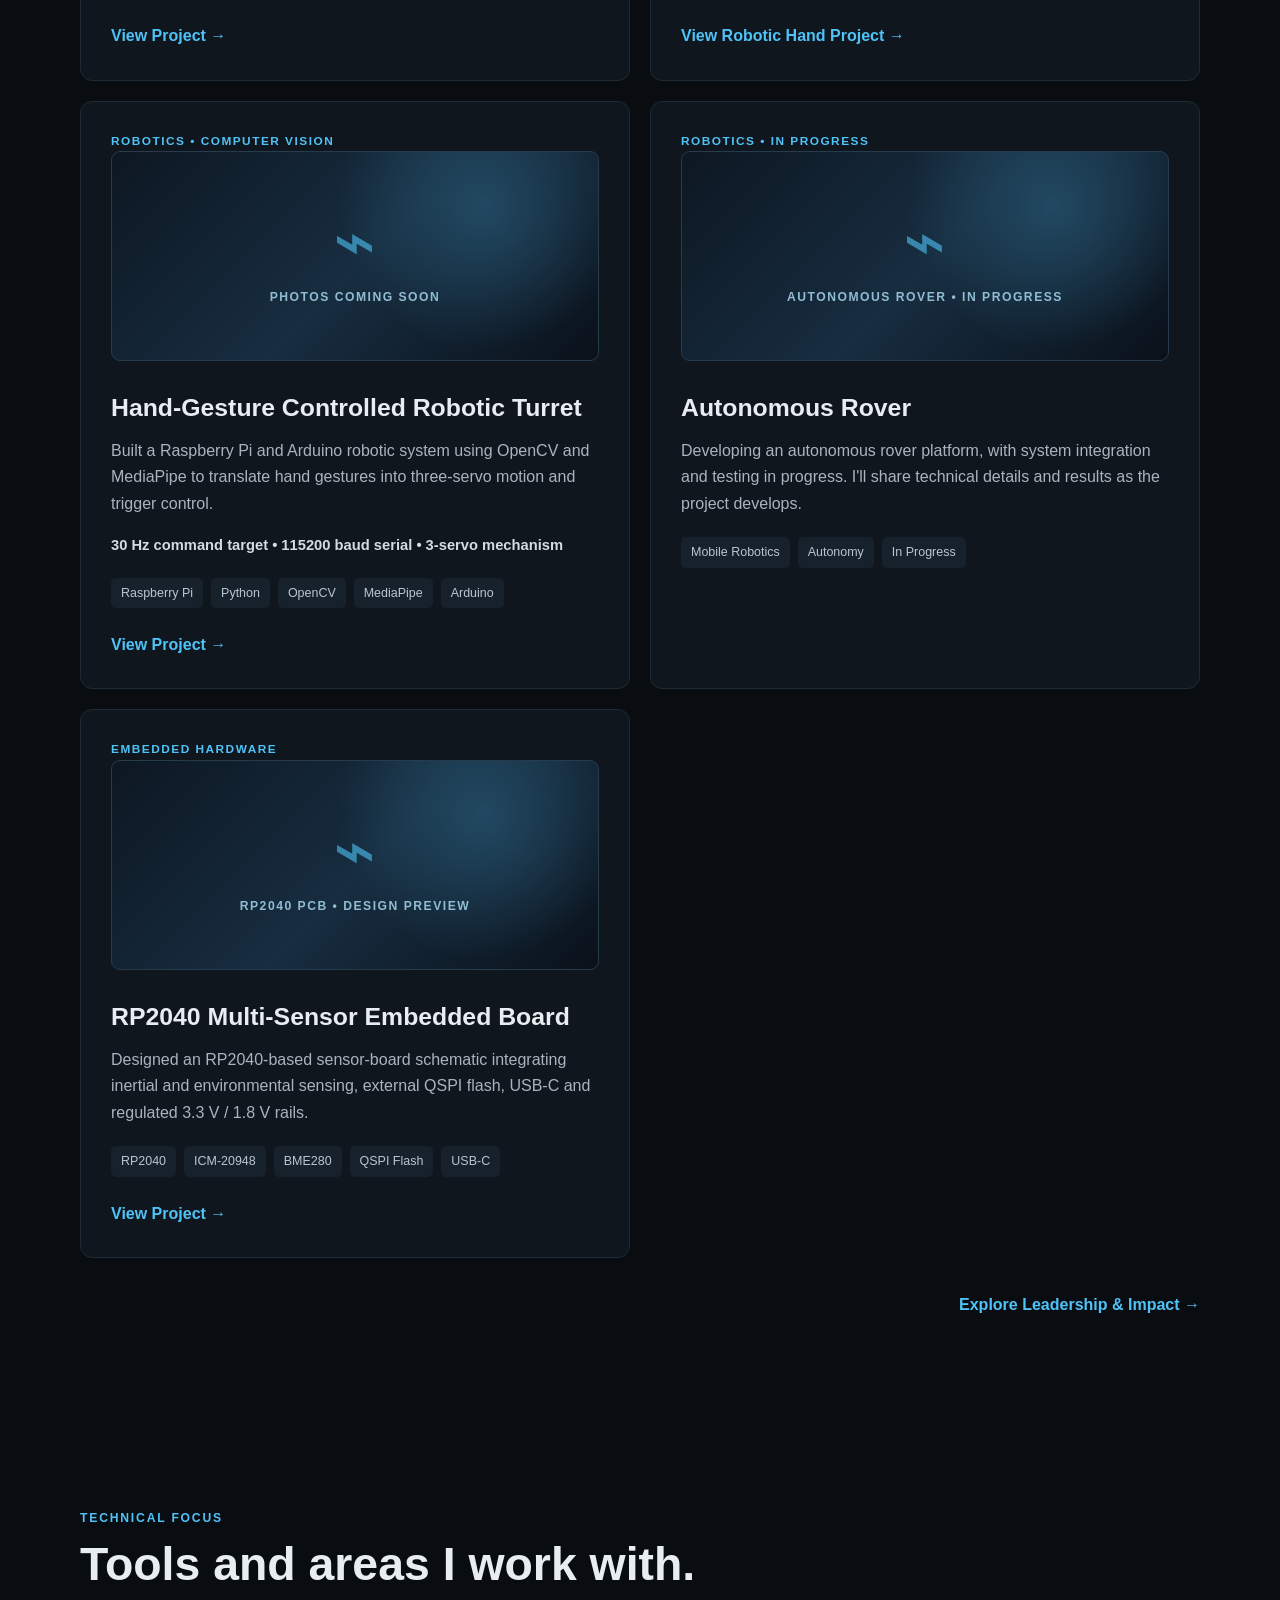
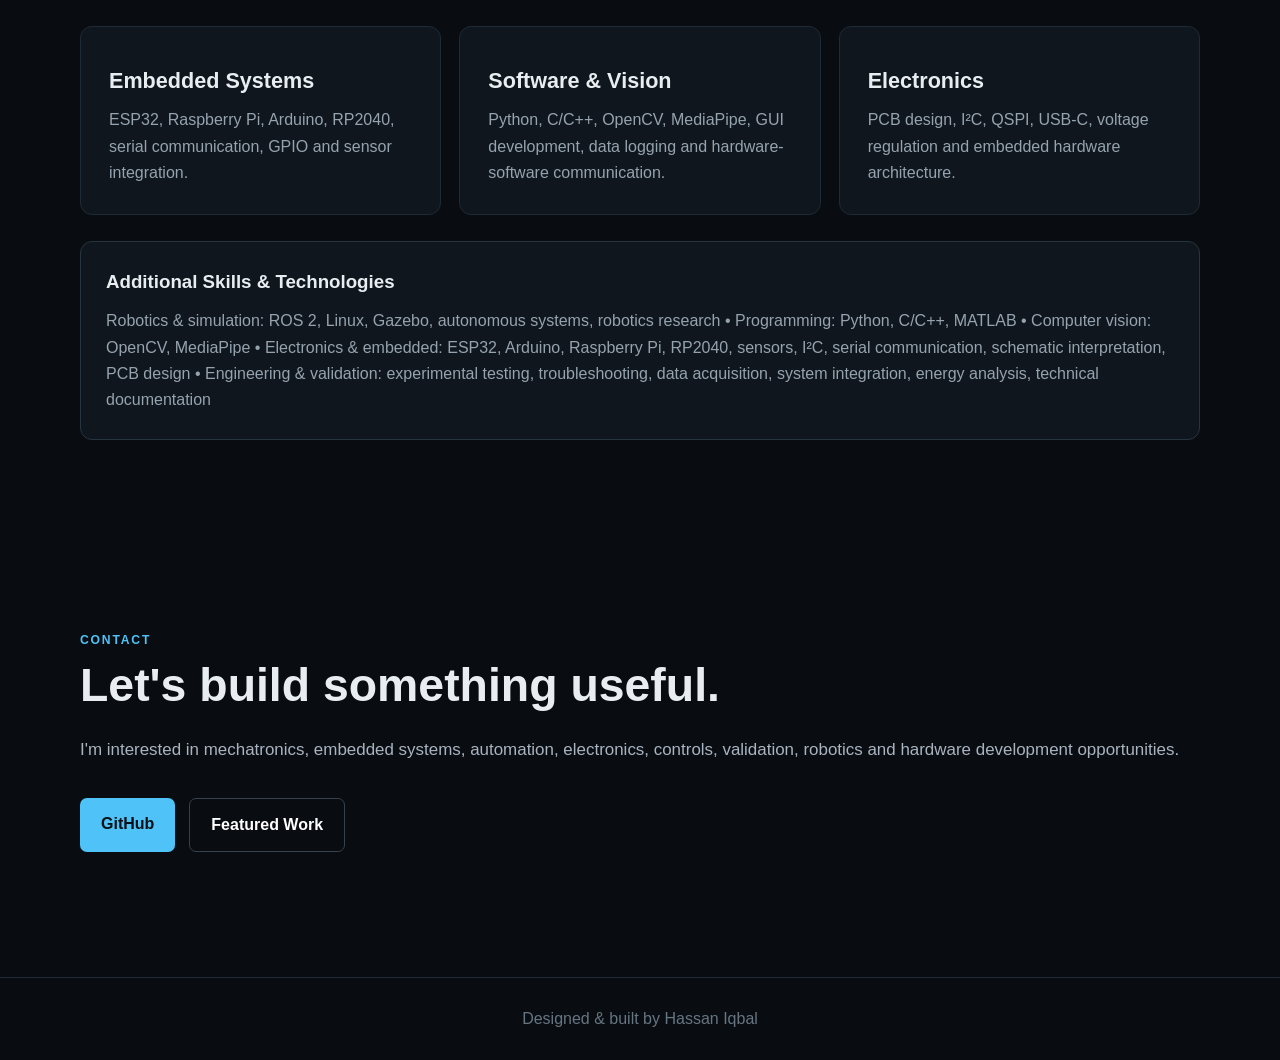
==== commit 10a28de9: "Use original resolution photography and natural project progress labels" ====
--- a/index.html
+++ b/index.html
@@ -61,7 +61,7 @@
 
     </div>
 
-</div><div class="hero-portrait-wrap"><img class="hero-portrait" src="portrait.avif" alt="Professional portrait of Hassan Iqbal" fetchpriority="high"></div></section>
+</div><div class="hero-portrait-wrap"><img class="hero-portrait" src="portrait-original.jpeg" alt="Professional portrait of Hassan Iqbal" fetchpriority="high"></div></section>
 
 
 <section class="engineering-snapshot">
@@ -184,13 +184,13 @@
 
         </article>
 
-<article class="project"><span>ELIXIR LAB • IN PROGRESS / EARLY DEVELOPMENT</span><div class="project-media hand-photo"><img src="elixir-robotic-hand.avif" alt="ELIXIR Lab robotic hand photographed at the lab bench, showing the complete robotic assembly" loading="lazy"></div><h3>Self-Identifying, Reconfigurable Robotic Hand</h3><p>Researching a multi-jointed robotic hand for space exploration at ELIXIR Lab. Early development explores embodied AI, joint self-identification, physical reconfiguration and future self-diagnosis and repair. These are research objectives, not completed capabilities.</p><div class="tags"><span>Embodied AI</span><span>Reconfigurable Robotics</span><span>Space Exploration</span></div><a href="robotic-hand.html">View Robotic Hand Project →</a></article>
+<article class="project"><span>ELIXIR LAB • IN PROGRESS / EARLY DEVELOPMENT</span><div class="project-media hand-photo"><img src="elixir-hand-original.jpeg" alt="ELIXIR Lab robotic hand photographed at the lab bench, showing the complete robotic assembly" loading="lazy"></div><h3>Self-Identifying, Reconfigurable Robotic Hand</h3><p>Researching a multi-jointed robotic hand for space exploration at ELIXIR Lab. Early development explores embodied AI, joint self-identification, physical reconfiguration and future self-diagnosis and repair. The research is currently in its early stages.</p><div class="tags"><span>Embodied AI</span><span>Reconfigurable Robotics</span><span>Space Exploration</span></div><a href="robotic-hand.html">View Robotic Hand Project →</a></article>
 
 <article class="project">
 
             <span>ROBOTICS • COMPUTER VISION</span>
 
-            <div class="project-media project-media-placeholder"><span class="media-symbol">⌁</span><span>ROBOTIC TURRET • PHOTO NOT PROVIDED</span></div><h3>Hand-Gesture Controlled Robotic Turret</h3>
+            <div class="project-media project-media-placeholder"><span class="media-symbol">⌁</span><span>PHOTOS COMING SOON</span></div><h3>Hand-Gesture Controlled Robotic Turret</h3>
 
             <p>
                 Built a Raspberry Pi and Arduino robotic system using
--- a/style.css
+++ b/style.css
@@ -845,3 +845,25 @@
 .featured-project-visual .project-media img{object-fit:contain}
 .project.featured .project-media img{object-fit:cover}
 @media(max-width:700px){.featured-project-visual .project-media{min-height:210px;height:auto}}
+
+
+/* Approved portfolio design: profile photograph, compact daylight diagram, complete robotic hand image */
+.hero.hero-with-photo{width:100%;max-width:none;display:grid;grid-template-columns:minmax(0,1.2fr) minmax(260px,.8fr);gap:48px;align-items:center}
+.hero.hero-with-photo .hero-copy{min-width:0}
+.hero.hero-with-photo .hero-copy h1{font-size:clamp(3.3rem,7.5vw,6.5rem)}
+.hero.hero-with-photo .hero-copy h2{font-size:clamp(1.6rem,3.1vw,2.5rem)}
+.hero-portrait-wrap{display:flex;align-items:center;justify-content:center}
+.hero-portrait{display:block;width:100%;aspect-ratio:1/1;max-width:430px;object-fit:cover;object-position:center 30%;border:1px solid #263440;border-radius:16px;box-shadow:0 22px 60px #0008}
+.project-media.hand-photo{padding:0;background:#10161d}
+.project-media.hand-photo img{width:100%;height:100%;object-fit:contain;object-position:center;display:block}
+.featured-project-visual .project-media.hand-photo{width:100%;height:320px;min-height:0;aspect-ratio:auto;background:#0c141b}
+.project-media.daylight-visual{height:158px;max-height:158px;display:flex;flex-direction:column;gap:10px;padding:13px;background:linear-gradient(120deg,#0c1e2e,#152b3c);border:1px solid #2c4e60}
+.daylight-visual .dh-flow{display:flex;gap:7px;align-items:center;width:100%;justify-content:center}
+.daylight-visual .dh-node{flex:1;min-width:0;padding:11px 6px;background:#132533;border:1px solid #31556d;border-radius:7px;color:#b7d8eb;font-size:.66rem;letter-spacing:.1px;text-align:center;font-weight:600;line-height:1.3}
+.daylight-visual .dh-node b{display:block;font-size:1.05rem;color:#4fc3f7;line-height:1.25;margin-bottom:4px}
+.daylight-visual .dh-arrow{color:#4fc3f7;font-size:1.2rem}
+.daylight-visual .dh-label{color:#72b3d2;font-size:.68rem;letter-spacing:1.4px;text-align:center}
+.featured-project-visual .project-media.daylight-visual{width:100%;height:200px;max-height:200px;min-height:0;aspect-ratio:auto;justify-content:center}
+.project-media img{object-fit:contain}
+.project.featured .project-media img{object-fit:cover}
+@media(max-width:750px){.hero.hero-with-photo{grid-template-columns:1fr;gap:24px}.hero-portrait-wrap{justify-content:flex-start}.hero-portrait{max-width:400px}.featured-project-visual .project-media.hand-photo{height:240px}.featured-project-visual .project-media.daylight-visual{height:170px}}
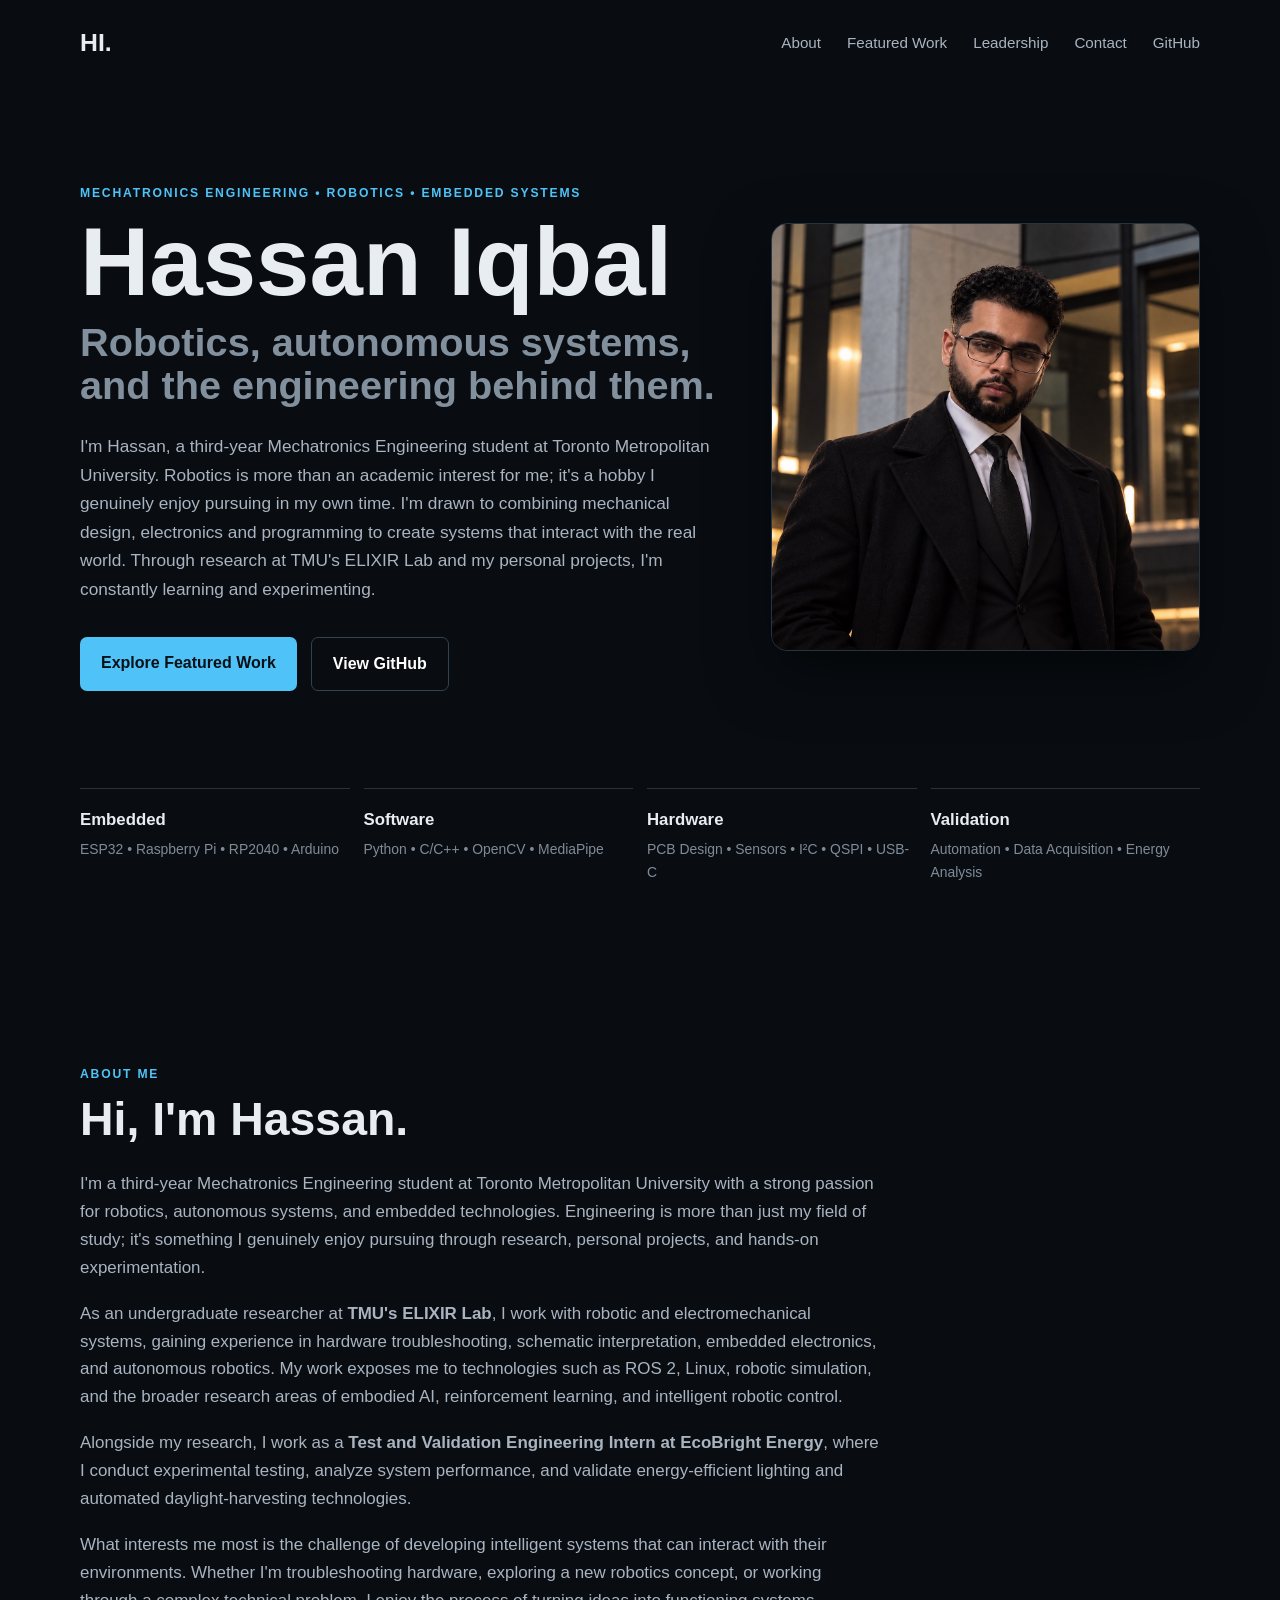
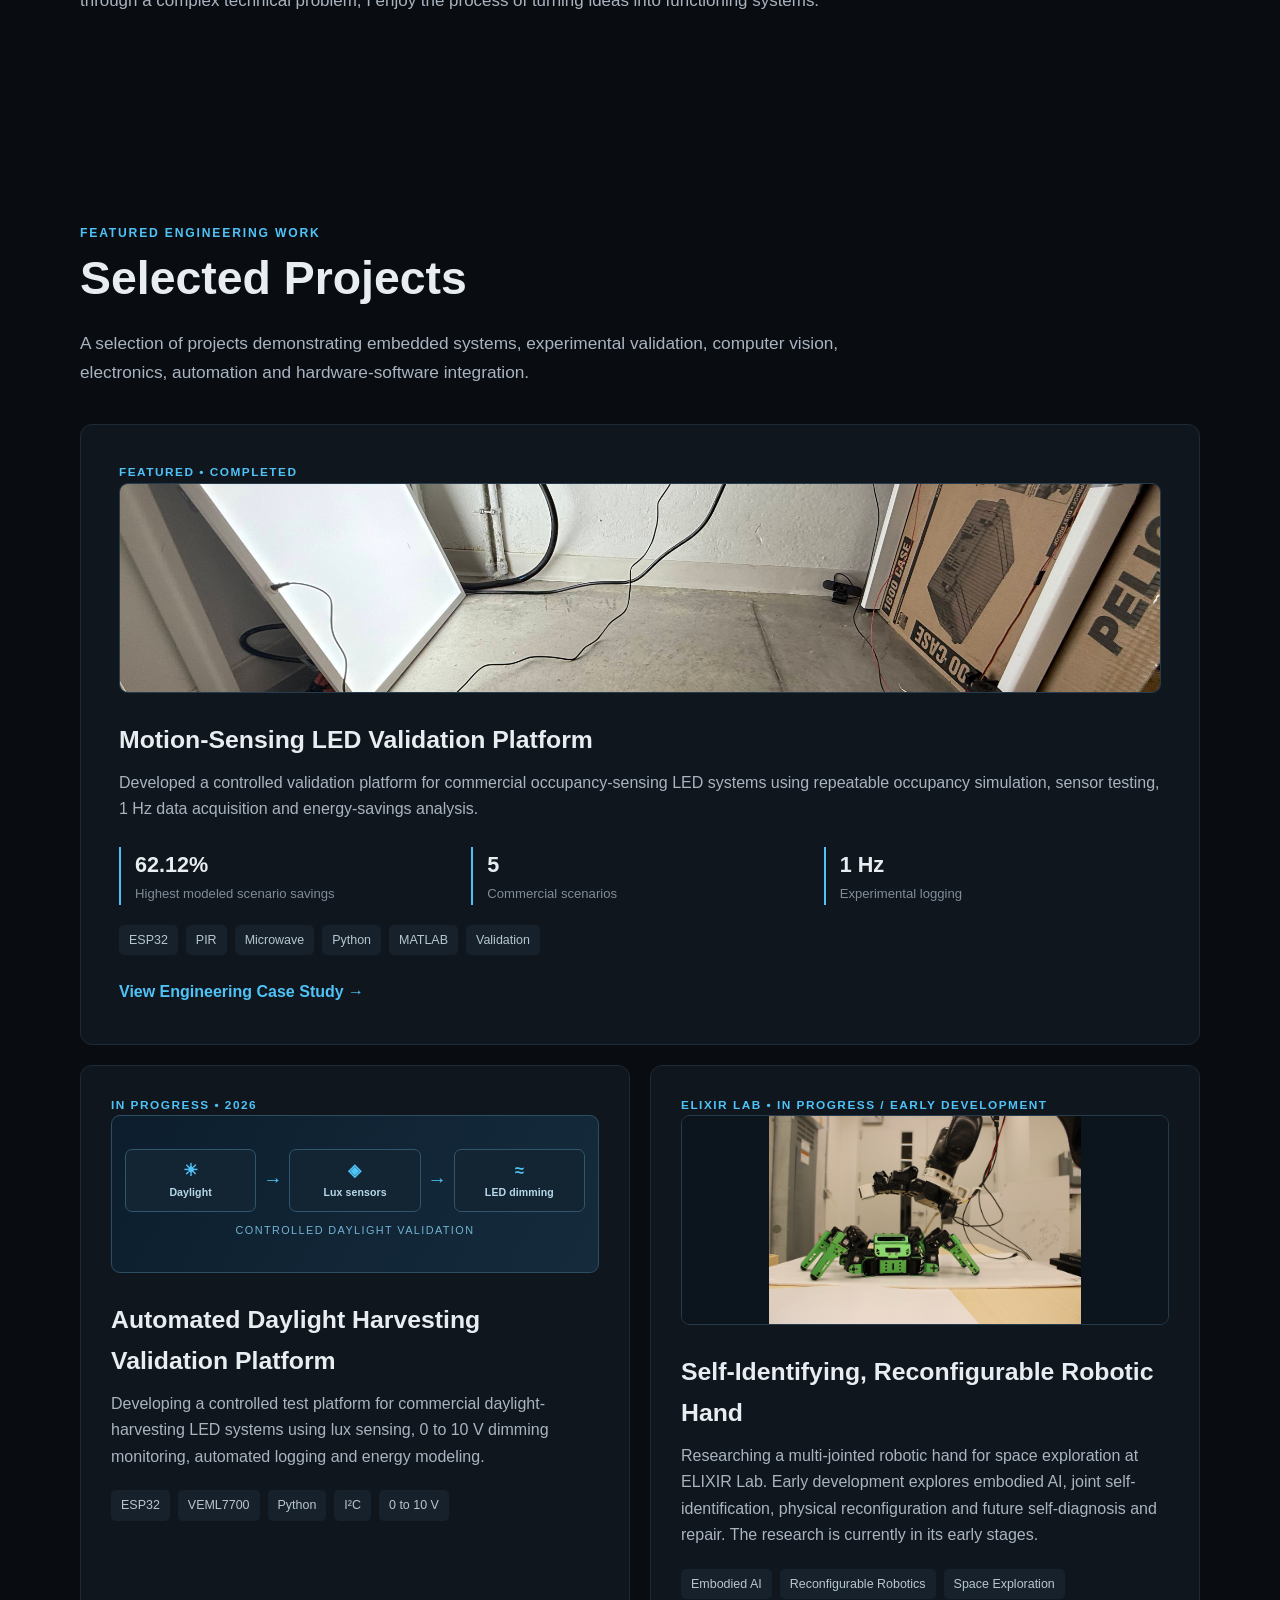
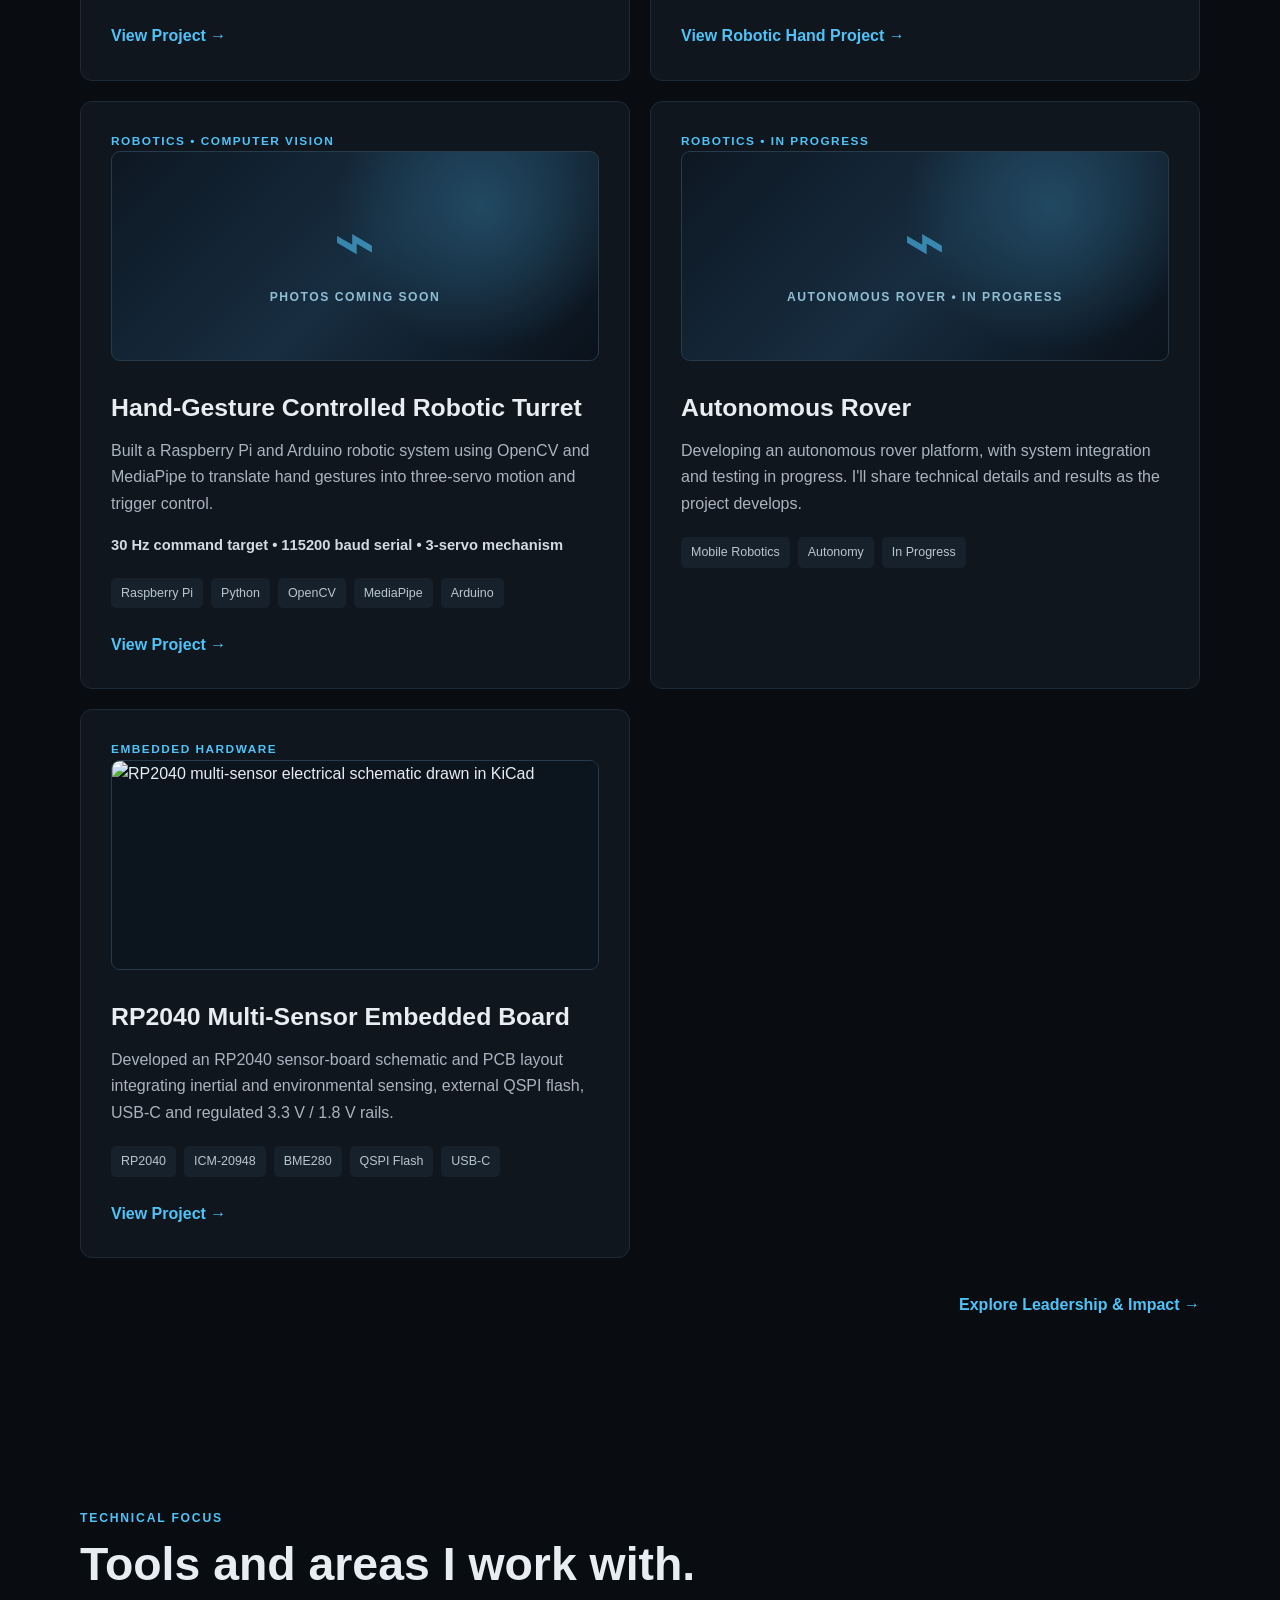
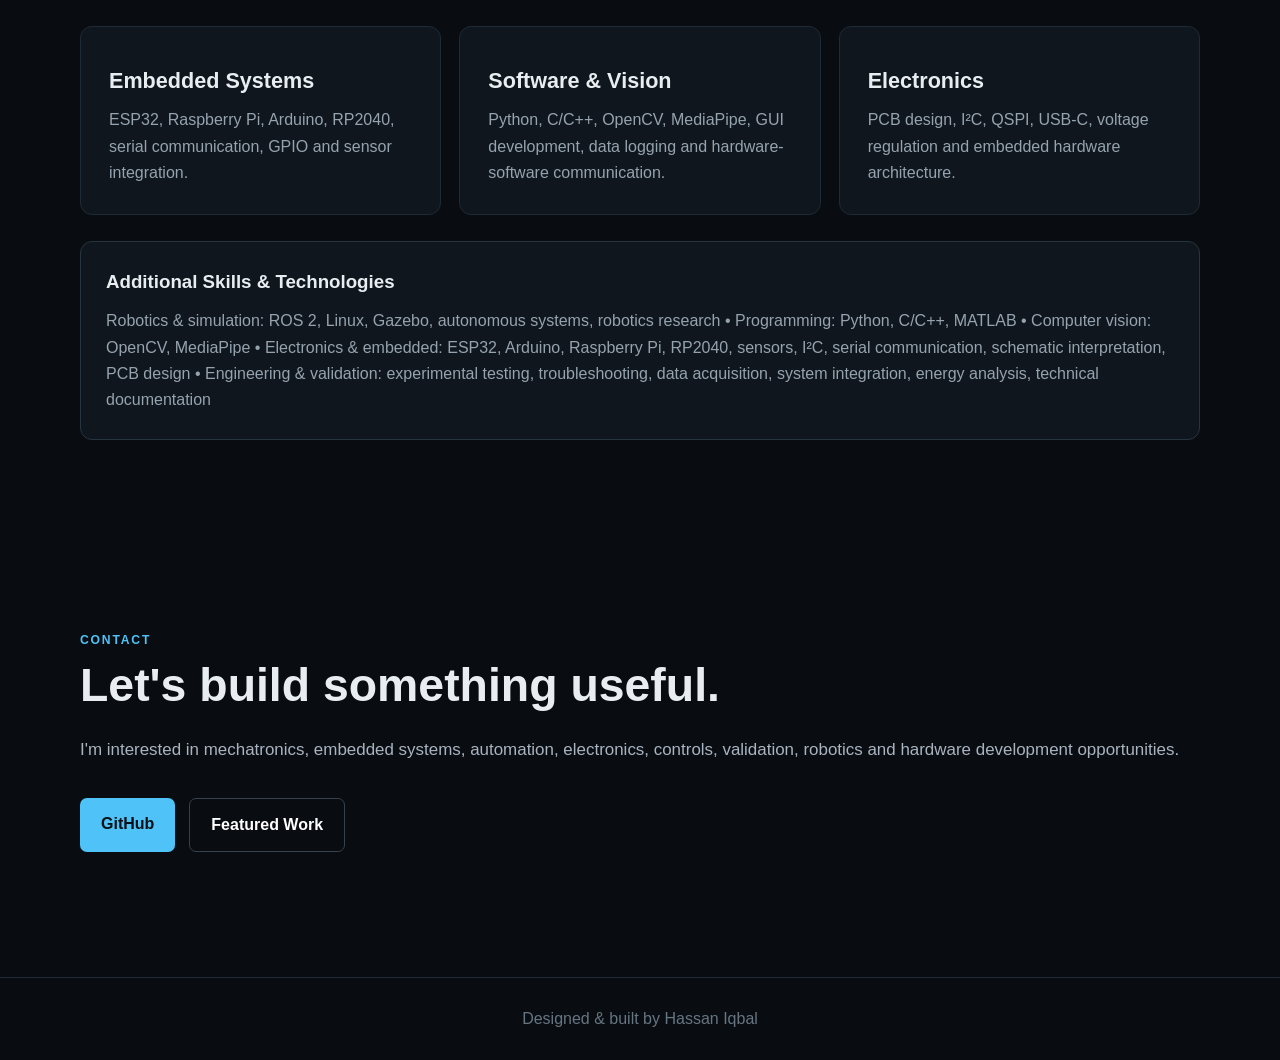
==== commit e5841ef7: "Show RP2040 schematic and real PCB routing preview in project cards" ====
--- a/index.html
+++ b/index.html
@@ -11,7 +11,7 @@
         content="Engineering portfolio of Hassan Iqbal, a Mechatronics Engineering student focused on embedded systems, automation, electronics, computer vision, validation and hardware-software integration."
     >
 
-    <link rel="stylesheet" href="style.css">
+    <link rel="stylesheet" href="style.css?v=20261025-sharp">
 </head>
 
 <body>
@@ -61,7 +61,7 @@
 
     </div>
 
-</div><div class="hero-portrait-wrap"><img class="hero-portrait" src="portrait-original.jpeg" alt="Professional portrait of Hassan Iqbal" fetchpriority="high"></div></section>
+</div><div class="hero-portrait-wrap"><img class="hero-portrait" src="hassan-portrait-hq-v2.jpg" alt="Professional portrait of Hassan Iqbal" fetchpriority="high"></div></section>
 
 
 <section class="engineering-snapshot">
@@ -184,7 +184,7 @@
 
         </article>
 
-<article class="project"><span>ELIXIR LAB • IN PROGRESS / EARLY DEVELOPMENT</span><div class="project-media hand-photo"><img src="elixir-hand-original.jpeg" alt="ELIXIR Lab robotic hand photographed at the lab bench, showing the complete robotic assembly" loading="lazy"></div><h3>Self-Identifying, Reconfigurable Robotic Hand</h3><p>Researching a multi-jointed robotic hand for space exploration at ELIXIR Lab. Early development explores embodied AI, joint self-identification, physical reconfiguration and future self-diagnosis and repair. The research is currently in its early stages.</p><div class="tags"><span>Embodied AI</span><span>Reconfigurable Robotics</span><span>Space Exploration</span></div><a href="robotic-hand.html">View Robotic Hand Project →</a></article>
+<article class="project"><span>ELIXIR LAB • IN PROGRESS / EARLY DEVELOPMENT</span><div class="project-media hand-photo"><img src="elixir-robotic-hand-hq-v2.jpg" alt="ELIXIR Lab robotic hand photographed at the lab bench, showing the complete robotic assembly" loading="lazy"></div><h3>Self-Identifying, Reconfigurable Robotic Hand</h3><p>Researching a multi-jointed robotic hand for space exploration at ELIXIR Lab. Early development explores embodied AI, joint self-identification, physical reconfiguration and future self-diagnosis and repair. The research is currently in its early stages.</p><div class="tags"><span>Embodied AI</span><span>Reconfigurable Robotics</span><span>Space Exploration</span></div><a href="robotic-hand.html">View Robotic Hand Project →</a></article>
 
 <article class="project">
 
@@ -210,7 +210,7 @@
                 <span>Arduino</span>
             </div>
 
-            <a href="turret.html">
+            <a href="turret.html?v=20261025-sharp">
                 View Project →
             </a>
 
@@ -222,10 +222,10 @@
 
             <span>EMBEDDED HARDWARE</span>
 
-            <div class="project-media project-media-placeholder"><span class="media-symbol">⌁</span><span>RP2040 PCB • DESIGN PREVIEW</span></div><h3>RP2040 Multi-Sensor Embedded Board</h3>
-
-            <p>
-                Designed an RP2040-based sensor-board schematic integrating
+            <div class="project-media rp2040-schematic-thumb"><img src="rp2040-schematic.png" alt="RP2040 multi-sensor electrical schematic drawn in KiCad" loading="lazy"></div><h3>RP2040 Multi-Sensor Embedded Board</h3>
+
+            <p>
+                Developed an RP2040 sensor-board schematic and PCB layout integrating
                 inertial and environmental sensing, external QSPI flash,
                 USB-C and regulated 3.3 V / 1.8 V rails.
             </p>
